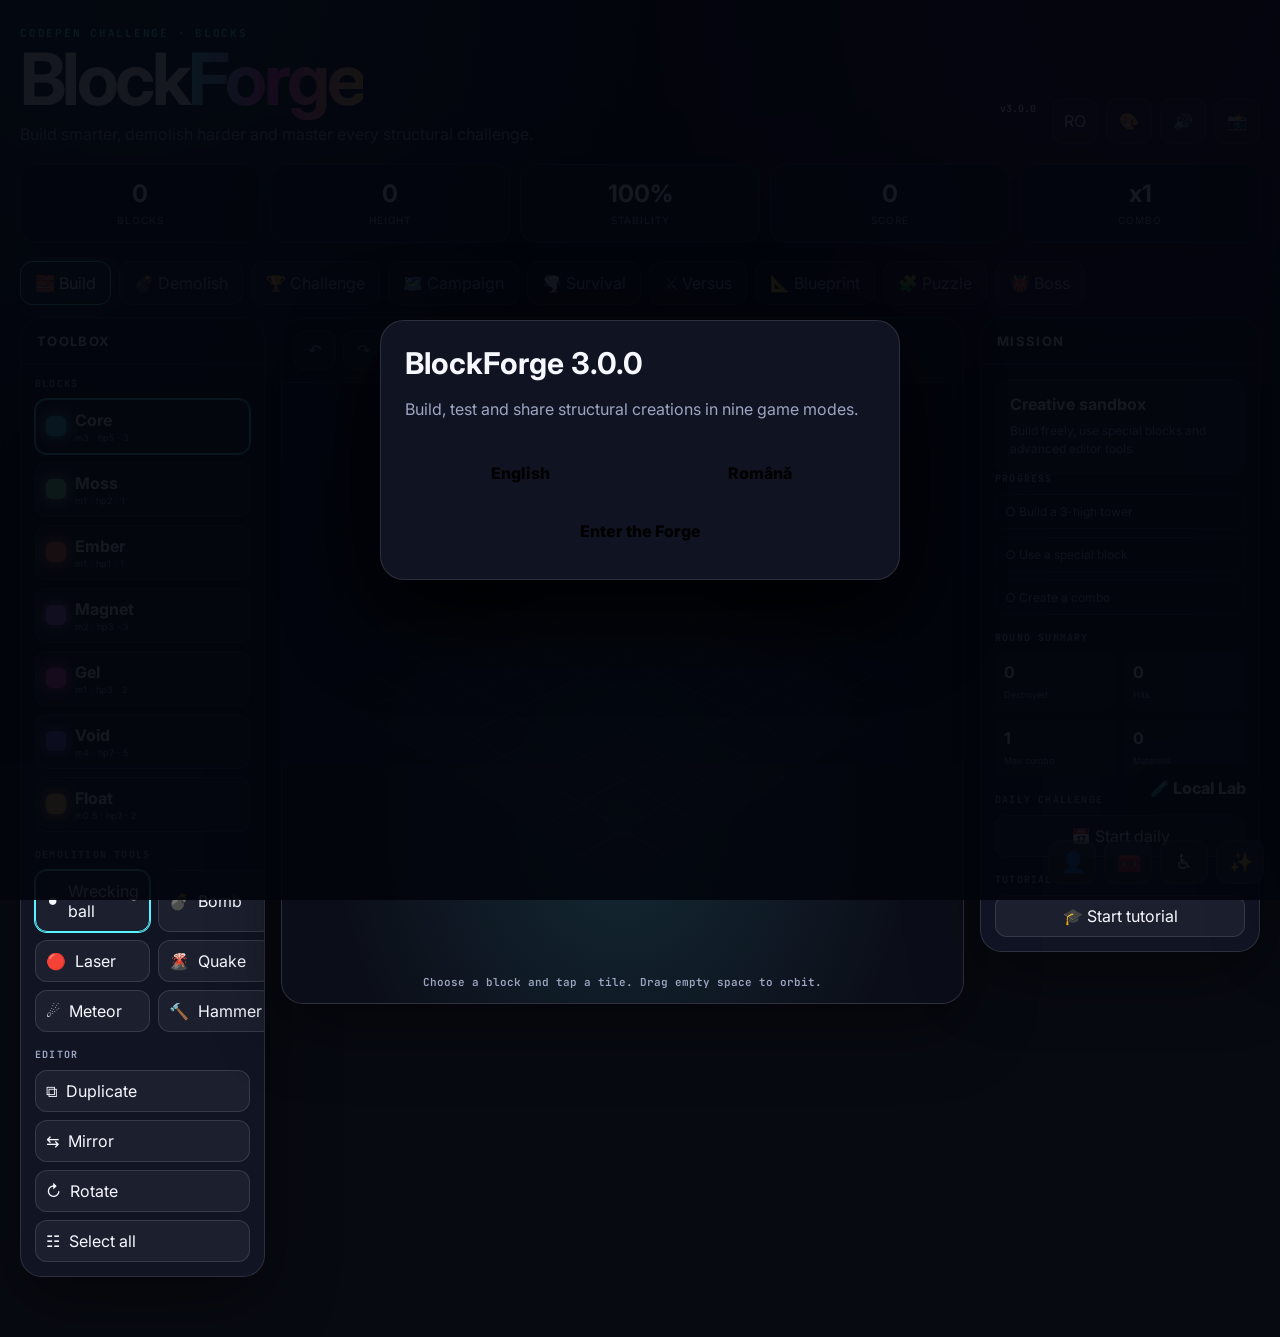
==== index.html @ af0124c9 "Load fully local systems suite" ====
<!doctype html>
<html lang="en">
<head>
  <meta charset="utf-8">
  <meta name="viewport" content="width=device-width,initial-scale=1,viewport-fit=cover,user-scalable=no">
  <meta name="theme-color" content="#0a0c16">
  <title>BlockForge — Ultimate Blocks Challenge</title>
  <link rel="preconnect" href="https://fonts.googleapis.com">
  <link rel="preconnect" href="https://fonts.gstatic.com" crossorigin>
  <link href="https://fonts.googleapis.com/css2?family=Inter:wght@400;600;700;800;900&family=JetBrains+Mono:wght@500;700&display=swap" rel="stylesheet">
  <link rel="stylesheet" href="./style.css?v=6">
  <link rel="stylesheet" href="./enhancements.css?v=6">
  <link rel="stylesheet" href="./local-suite.css?v=6">
</head>
<body data-theme="neon">
  <div class="app-shell">
    <header class="topbar">
      <div>
        <p class="eyebrow" data-i18n="eyebrow">CodePen Challenge · Blocks</p>
        <h1>Block<span>Forge</span></h1>
        <p class="subtitle" data-i18n="subtitle">Build smarter, demolish harder and master every structural challenge.</p>
      </div>
      <div class="top-actions">
        <button class="icon-btn" id="langBtn" type="button" aria-label="Language">RO</button>
        <button class="icon-btn" id="themeBtn" type="button" aria-label="Theme">🎨</button>
        <button class="icon-btn" id="soundBtn" type="button" aria-label="Sound">🔊</button>
        <button class="icon-btn" id="photoBtn" type="button" aria-label="Photo mode">📸</button>
      </div>
    </header>
    <section class="stats" aria-label="Stats">
      <article><b id="statBlocks">0</b><small data-i18n="blocks">blocks</small></article>
      <article><b id="statHeight">0</b><small data-i18n="height">height</small></article>
      <article><b id="statStable">100%</b><small data-i18n="stability">stability</small></article>
      <article><b id="statScore">0</b><small data-i18n="score">score</small></article>
      <article><b id="statCombo">x1</b><small data-i18n="combo">combo</small></article>
    </section>
    <nav class="mode-tabs" id="modeTabs" aria-label="Game modes">
      <button type="button" data-mode="build" class="active">🧱 <span data-i18n="build">Build</span></button>
      <button type="button" data-mode="demolish">💣 <span data-i18n="demolish">Demolish</span></button>
      <button type="button" data-mode="challenge">🏆 <span data-i18n="challenge">Challenge</span></button>
      <button type="button" data-mode="campaign">🗺️ <span data-i18n="campaign">Campaign</span></button>
      <button type="button" data-mode="survival">🌪️ <span data-i18n="survival">Survival</span></button>
      <button type="button" data-mode="versus">⚔️ <span data-i18n="versus">Versus</span></button>
    </nav>
    <main class="workspace">
      <aside class="panel left-panel" id="leftPanel">
        <div class="panel-head"><h2 data-i18n="toolbox">Toolbox</h2><button type="button" class="collapse" data-collapse="leftPanel">⌄</button></div>
        <div class="panel-body">
          <section><h3 data-i18n="blocks">Blocks</h3><div class="palette" id="palette"></div></section>
          <section><h3 data-i18n="demolitionTools">Demolition tools</h3><div class="tool-grid" id="toolGrid"></div></section>
          <section><h3 data-i18n="editor">Editor</h3><div class="tool-grid compact">
            <button type="button" data-editor="duplicate">⧉ <span data-i18n="duplicate">Duplicate</span></button>
            <button type="button" data-editor="mirror">⇆ <span data-i18n="mirror">Mirror</span></button>
            <button type="button" data-editor="rotate">↻ <span data-i18n="rotate">Rotate</span></button>
            <button type="button" data-editor="selectAll">☷ <span data-i18n="selectAll">Select all</span></button>
          </div></section>
        </div>
      </aside>
      <section class="stage-card">
        <div class="toolbar">
          <button type="button" data-action="undo">↶</button><button type="button" data-action="redo">↷</button>
          <button type="button" data-action="gravity">⬇ <span id="gravityLabel">OFF</span></button>
          <button type="button" data-action="save">💾</button><button type="button" data-action="load">📂</button>
          <button type="button" data-action="demo">✦ Demo</button><button type="button" data-action="clear">✕</button>
          <button type="button" data-action="export">⬇ JSON</button>
        </div>
        <div class="stage" id="stage" tabindex="0" aria-label="Block building stage">
          <div class="world" id="world"><div class="grid" id="grid"></div><div class="blocks-layer" id="blocksLayer"></div><div class="fx-layer" id="fxLayer"></div></div>
          <div class="hazard-overlay" id="hazardOverlay"></div><div class="modal-card" id="resultCard" hidden></div><p class="hint" id="hint"></p>
        </div>
        <div class="mobile-actions"><button type="button" data-action="undo">↶</button><button type="button" data-action="demo">✦</button><button type="button" data-action="gravity">⬇</button><button type="button" data-action="clear">✕</button></div>
      </section>
      <aside class="panel right-panel" id="rightPanel">
        <div class="panel-head"><h2 data-i18n="mission">Mission</h2><button type="button" class="collapse" data-collapse="rightPanel">⌄</button></div>
        <div class="panel-body">
          <div id="missionCard" class="mission-card"></div>
          <section><h3 data-i18n="progress">Progress</h3><div id="objectiveList" class="objectives"></div></section>
          <section><h3 data-i18n="roundSummary">Round summary</h3><div id="summary" class="summary"></div></section>
          <section><h3 data-i18n="dailyChallenge">Daily challenge</h3><button id="dailyBtn" class="wide" type="button">📅 <span data-i18n="startDaily">Start daily</span></button></section>
          <section><h3 data-i18n="tutorial">Tutorial</h3><button id="tutorialBtn" class="wide" type="button">🎓 <span data-i18n="startTutorial">Start tutorial</span></button></section>
        </div>
      </aside>
    </main>
  </div>
  <div class="toast" id="toast" role="status" aria-live="polite"></div>
  <script src="./core.js?v=6"></script>
  <script src="./game.js?v=6"></script>
  <script src="./ui.js?v=6"></script>
  <script src="./enhancements.js?v=6"></script>
  <script src="./local-suite.js?v=6"></script>
</body>
</html>
---- style.css ----
:root{--bg:#080a12;--panel:rgba(18,22,38,.9);--panel2:#151a2d;--edge:rgba(255,255,255,.12);--text:#f7f8ff;--muted:#9da5c2;--accent:#57f4ff;--accent2:#ff4fd8;--warn:#ffd166;--good:#76ff9e;--danger:#ff6262;--tile:52px;--lift:22px;--radius:22px;--shadow:0 24px 70px rgba(0,0,0,.45)}
body[data-theme="yard"]{--bg:#17140e;--panel:rgba(40,34,22,.92);--panel2:#312817;--accent:#ffb02e;--accent2:#f05a28;--warn:#ffe082;--good:#9ccc65}
body[data-theme="space"]{--bg:#030510;--panel:rgba(8,14,36,.92);--panel2:#0d1635;--accent:#79a9ff;--accent2:#bd7cff;--warn:#ffe66d;--good:#70f0d0}
body[data-theme="ruins"]{--bg:#12100d;--panel:rgba(35,31,25,.92);--panel2:#29231c;--accent:#d7b779;--accent2:#c27958;--warn:#f5d689;--good:#8ccf7e}
*{box-sizing:border-box}html{background:var(--bg)}body{margin:0;min-height:100vh;background:radial-gradient(circle at 10% 0%,color-mix(in srgb,var(--accent) 18%,transparent),transparent 30%),radial-gradient(circle at 90% 0%,color-mix(in srgb,var(--accent2) 15%,transparent),transparent 32%),var(--bg);color:var(--text);font-family:Inter,system-ui,sans-serif;overflow-x:hidden}button{font:inherit}.app-shell{max-width:1500px;margin:auto;padding:28px 20px 60px}.topbar{display:flex;align-items:flex-end;justify-content:space-between;gap:20px;margin-bottom:20px}.eyebrow{margin:0 0 8px;color:var(--accent);font:700 11px/1 JetBrains Mono,monospace;letter-spacing:.16em;text-transform:uppercase}.topbar h1{margin:0;font-size:clamp(38px,6vw,72px);line-height:.9;letter-spacing:-.05em}.topbar h1 span{background:linear-gradient(90deg,var(--accent),var(--accent2),var(--warn));-webkit-background-clip:text;background-clip:text;color:transparent}.subtitle{margin:12px 0 0;color:var(--muted);max-width:58ch}.top-actions{display:flex;gap:8px;flex-wrap:wrap}.icon-btn,.toolbar button,.mobile-actions button,.panel button,.mode-tabs button{border:1px solid var(--edge);background:rgba(255,255,255,.05);color:var(--text);border-radius:12px;cursor:pointer;transition:.2s}.icon-btn{width:46px;height:46px}.icon-btn:hover,.toolbar button:hover,.panel button:hover,.mode-tabs button:hover{transform:translateY(-1px);background:rgba(255,255,255,.1)}.stats{display:grid;grid-template-columns:repeat(5,minmax(0,1fr));gap:10px;margin-bottom:14px}.stats article{padding:14px;text-align:center;border:1px solid var(--edge);border-radius:16px;background:var(--panel);box-shadow:var(--shadow)}.stats b{display:block;font-size:24px}.stats small{color:var(--muted);font-size:10px;text-transform:uppercase;letter-spacing:.1em}.mode-tabs{display:flex;gap:8px;overflow-x:auto;padding:4px 0 12px;scrollbar-width:thin}.mode-tabs button{white-space:nowrap;padding:11px 14px;color:var(--muted)}.mode-tabs button.active{color:var(--text);border-color:var(--accent);box-shadow:0 0 24px -12px var(--accent);background:color-mix(in srgb,var(--accent) 14%,transparent)}.workspace{display:grid;grid-template-columns:245px minmax(0,1fr) 280px;gap:16px;align-items:start}.panel,.stage-card{border:1px solid var(--edge);border-radius:var(--radius);background:var(--panel);box-shadow:var(--shadow);overflow:hidden}.panel-head{display:flex;align-items:center;justify-content:space-between;padding:15px 16px;border-bottom:1px solid var(--edge)}.panel-head h2{margin:0;font-size:13px;text-transform:uppercase;letter-spacing:.1em}.collapse{display:none;width:34px;height:34px}.panel-body{padding:14px}.panel section+section{margin-top:18px}.panel h3{margin:0 0 10px;color:var(--muted);font:700 10px/1 JetBrains Mono,monospace;letter-spacing:.12em;text-transform:uppercase}.palette,.tool-grid{display:grid;gap:8px}.palette{grid-template-columns:1fr}.chip,.tool-grid button{display:flex;align-items:center;gap:9px;width:100%;padding:10px;border-radius:12px;text-align:left}.chip .swatch{width:20px;height:20px;border-radius:6px;background:var(--tone);box-shadow:0 0 14px var(--tone)}.chip small{display:block;color:var(--muted);font-size:9px;margin-top:2px}.chip.active,.tool-grid button.active{border-color:var(--tone,var(--accent));box-shadow:0 0 0 1px var(--tone,var(--accent))}.tool-grid{grid-template-columns:1fr 1fr}.tool-grid.compact{grid-template-columns:1fr}.toolbar{display:flex;gap:7px;flex-wrap:wrap;padding:12px;border-bottom:1px solid var(--edge)}.toolbar button{min-width:42px;padding:9px 11px;color:var(--muted)}.stage{position:relative;height:620px;overflow:hidden;background:radial-gradient(ellipse at 50% 70%,color-mix(in srgb,var(--accent) 12%,transparent),transparent 60%),rgba(0,0,0,.28);perspective:1300px;touch-action:none;cursor:grab}.world{position:absolute;left:50%;top:50%;transform-style:preserve-3d;transform:translate(-50%,-50%) scale(var(--zoom,1)) rotateX(var(--tilt,58deg)) rotateZ(var(--spin,45deg));transition:transform .1s linear}.grid,.blocks-layer,.fx-layer{position:absolute;left:0;top:0;transform-style:preserve-3d}.grid{display:grid;grid-template-columns:repeat(8,var(--tile));transform:translate(-50%,-50%)}.tile{width:var(--tile);height:var(--tile);border:1px solid rgba(255,255,255,.08);background:rgba(255,255,255,.025);cursor:pointer}.tile:hover{background:color-mix(in srgb,var(--accent) 18%,transparent)}.blocks-layer,.fx-layer{width:0;height:0}.block,.ghost{position:absolute;width:var(--tile);height:var(--tile);transform-style:preserve-3d}.block{cursor:pointer}.face{position:absolute;inset:0;border:1px solid rgba(255,255,255,.25);background:color-mix(in srgb,var(--tone) 80%,#000)}.face.top{transform:translateZ(var(--lift));background:linear-gradient(145deg,color-mix(in srgb,var(--tone) 95%,#fff),color-mix(in srgb,var(--tone) 60%,#000));box-shadow:0 0 24px -5px var(--tone)}.face.side-a{height:var(--lift);top:auto;bottom:0;filter:brightness(.65);transform:rotateX(90deg) translateZ(calc(var(--tile)/-2 + var(--lift)/2)) translateY(calc(var(--lift)/2 - var(--tile)/2))}.face.side-b{height:var(--lift);filter:brightness(.45);transform:rotateY(90deg) translateZ(calc(var(--tile)/2)) translateX(calc(var(--lift)/2 - var(--tile)/2)) rotateZ(90deg)}.block.selected .top{box-shadow:0 0 0 2px white,0 0 35px var(--tone)}.block.cracked .top{filter:brightness(.6) saturate(.55)}.block.falling{animation:fall .35s ease-in forwards}.block.spawn{animation:spawn .35s ease-out}.block.explode{animation:explode .35s ease-in forwards}.ghost{pointer-events:none;opacity:.45}.ghost .face{background:color-mix(in srgb,var(--tone) 22%,transparent);border-style:dashed}.particle{position:absolute;width:5px;height:5px;border-radius:2px;background:var(--tone);box-shadow:0 0 10px var(--tone);animation:particle .65s ease-out forwards}.hazard-overlay{position:absolute;inset:0;pointer-events:none;opacity:0}.hazard-overlay.active{animation:hazard .8s ease}.hint{position:absolute;left:14px;right:14px;bottom:12px;margin:0;text-align:center;color:var(--muted);font:600 11px/1.4 JetBrains Mono,monospace;pointer-events:none}.modal-card{position:absolute;z-index:20;left:50%;top:50%;transform:translate(-50%,-50%);width:min(420px,90%);padding:24px;border:1px solid var(--edge);border-radius:20px;background:rgba(8,10,18,.94);text-align:center;box-shadow:var(--shadow)}.modal-card h2{margin:0 0 8px}.modal-card .big{font-size:48px;font-weight:900;color:var(--warn)}.modal-card button{padding:11px 18px;margin-top:12px}.mission-card{padding:14px;border:1px solid var(--edge);border-radius:14px;background:rgba(255,255,255,.035)}.mission-card h4{margin:0 0 8px}.mission-card p{margin:0;color:var(--muted);font-size:12px;line-height:1.55}.mission-actions{display:flex;gap:8px;margin-top:12px}.mission-actions button,.wide{padding:10px 12px;width:100%}.objectives{display:grid;gap:8px}.objective{display:flex;gap:8px;align-items:center;padding:9px;border:1px solid var(--edge);border-radius:10px;color:var(--muted);font-size:12px}.objective.done{color:var(--good);border-color:color-mix(in srgb,var(--good) 50%,var(--edge))}.summary{display:grid;grid-template-columns:1fr 1fr;gap:8px}.summary div{padding:9px;border-radius:10px;background:rgba(255,255,255,.04)}.summary b{display:block}.summary small{color:var(--muted);font-size:9px}.mobile-actions{display:none}.toast{position:fixed;left:50%;bottom:24px;z-index:100;transform:translate(-50%,20px);opacity:0;padding:11px 15px;border:1px solid var(--edge);border-radius:12px;background:#111528;color:white;transition:.25s;pointer-events:none}.toast.show{transform:translate(-50%,0);opacity:1}.photo-mode .topbar,.photo-mode .stats,.photo-mode .mode-tabs,.photo-mode .panel,.photo-mode .toolbar,.photo-mode .mobile-actions{display:none!important}.photo-mode .workspace{display:block}.photo-mode .stage-card{border:0;background:transparent;box-shadow:none}.photo-mode .stage{height:100vh;border-radius:0}.photo-mode .app-shell{max-width:none;padding:0}@keyframes spawn{from{opacity:0;transform:translate3d(var(--x),var(--y),calc(var(--z) + 130px))}to{opacity:1;transform:translate3d(var(--x),var(--y),var(--z))}}@keyframes fall{to{transform:translate3d(var(--x),var(--y),var(--z))}}@keyframes explode{to{opacity:0;transform:translate3d(calc(var(--x) + var(--dx)),calc(var(--y) + var(--dy)),calc(var(--z) + 80px)) rotate(35deg)}}@keyframes particle{to{opacity:0;transform:translate3d(var(--dx),var(--dy),var(--dz))}}@keyframes hazard{0%,100%{opacity:0}30%{opacity:.55;background:var(--danger)}}
@media(max-width:1180px){.workspace{grid-template-columns:210px minmax(0,1fr)}.right-panel{grid-column:1/-1}.right-panel .panel-body{display:grid;grid-template-columns:repeat(4,1fr);gap:14px}.right-panel section+section{margin-top:0}.stage{height:580px}}
@media(max-width:800px){.app-shell{padding:16px 10px 90px}.topbar{align-items:flex-start}.subtitle{font-size:13px}.stats{grid-template-columns:repeat(5,84px);overflow-x:auto}.workspace{display:block}.panel,.stage-card{margin-bottom:12px}.collapse{display:block}.panel.collapsed .panel-body{display:none}.stage{height:500px}.world{scale:.88}.toolbar{display:none}.mobile-actions{display:grid;grid-template-columns:repeat(4,1fr);gap:8px;padding:10px}.mobile-actions button{height:46px}.right-panel .panel-body{display:block}.right-panel section+section{margin-top:18px}.mode-tabs{position:sticky;top:0;z-index:30;background:linear-gradient(var(--bg) 75%,transparent)}.tool-grid{grid-template-columns:repeat(3,1fr)}.tool-grid button{justify-content:center;text-align:center;font-size:12px}.palette{grid-template-columns:repeat(2,1fr)}.chip{padding:9px}.top-actions{max-width:110px}.icon-btn{width:42px;height:42px}}
@media(max-width:480px){.topbar h1{font-size:42px}.stats article{padding:10px}.stats b{font-size:20px}.stage{height:440px}.world{scale:.72}.palette{grid-template-columns:1fr 1fr}.chip small{display:none}.mode-tabs button{padding:10px 12px}.hint{font-size:10px}.summary{grid-template-columns:1fr 1fr}}
@media(prefers-reduced-motion:reduce){*{animation:none!important;transition:none!important}}
---- enhancements.css ----
.premium-dock{position:fixed;right:16px;bottom:16px;z-index:30;display:flex;gap:8px}.premium-dock button,.premium-panel button,.premium-panel input,.premium-panel select{min-height:42px;border:1px solid var(--edge);border-radius:12px;background:rgba(255,255,255,.07);color:var(--text);padding:9px 12px}.premium-dock button{width:48px;font-size:20px;backdrop-filter:blur(16px)}.premium-panel{position:fixed;right:16px;bottom:76px;z-index:29;width:min(390px,calc(100vw - 24px));max-height:min(72vh,680px);overflow:auto;padding:16px;border:1px solid var(--edge);border-radius:20px;background:rgba(8,10,22,.96);box-shadow:0 24px 70px rgba(0,0,0,.55);display:none}.premium-panel.open{display:block}.premium-panel h2{margin:0 0 12px;font-size:18px}.premium-panel h3{margin:18px 0 8px;font-size:12px;text-transform:uppercase;letter-spacing:.1em;color:var(--muted)}.premium-grid{display:grid;grid-template-columns:repeat(2,minmax(0,1fr));gap:8px}.premium-grid.three{grid-template-columns:repeat(3,minmax(0,1fr))}.premium-card{padding:12px;border:1px solid var(--edge);border-radius:14px;background:rgba(255,255,255,.045)}.premium-card b{display:block;margin-bottom:4px}.premium-card small{color:var(--muted);line-height:1.4}.premium-row{display:flex;gap:8px;align-items:center}.premium-row>*{flex:1}.premium-panel input,.premium-panel select{width:100%}.badge-list{display:flex;flex-wrap:wrap;gap:7px}.achievement{padding:7px 9px;border-radius:999px;border:1px solid var(--edge);font-size:11px;color:var(--muted)}.achievement.unlocked{color:var(--yellow);border-color:var(--yellow)}.replay-bar{display:flex;gap:6px;align-items:center}.replay-bar input{flex:1}.blueprint-overlay{position:absolute;inset:0;pointer-events:none;z-index:2}.blueprint-cell{position:absolute;width:18px;height:18px;border:2px dashed rgba(255,209,102,.7);border-radius:4px;transform:translate(-50%,-50%)}.ai-report{white-space:pre-line;line-height:1.55;color:var(--muted)}.access-high body,.high-contrast{--bg:#000;--text:#fff;--muted:#e5e5e5;--edge:#fff}.large-text{font-size:118%}.reduced-motion *{animation-duration:.001ms!important;transition-duration:.001ms!important}.focus-visible button:focus-visible,.focus-visible input:focus-visible,.focus-visible select:focus-visible{outline:3px solid var(--yellow);outline-offset:3px}.install-banner{position:fixed;left:50%;bottom:16px;transform:translateX(-50%);z-index:40;padding:10px 14px;border:1px solid var(--cyan);border-radius:14px;background:#10162a;color:var(--text);display:flex;gap:10px;align-items:center}.version-chip{font:700 10px/1 JetBrains Mono,monospace;color:var(--cyan);border:1px solid var(--cyan);border-radius:999px;padding:6px 8px}.gallery-thumb{height:74px;border-radius:10px;background:linear-gradient(145deg,rgba(83,244,255,.15),rgba(185,139,255,.12));display:grid;place-items:center;font-size:28px;margin-bottom:8px}.whats-new{padding-left:18px;color:var(--muted);line-height:1.55}.onboarding{position:fixed;inset:0;z-index:100;display:grid;place-items:center;padding:18px;background:rgba(3,5,12,.92)}.onboarding-card{width:min(520px,100%);padding:24px;border:1px solid var(--edge);border-radius:24px;background:#101321;box-shadow:0 30px 90px #000}.onboarding-card h2{font-size:30px;margin:0 0 8px}.onboarding-card p{color:var(--muted);line-height:1.6}.onboarding-card button{width:100%;margin-top:10px;min-height:48px;border:0;border-radius:14px;background:var(--cyan);font-weight:800}@media(max-width:700px){.premium-dock{right:8px;bottom:8px;gap:5px}.premium-dock button{width:43px;height:43px;padding:0}.premium-panel{right:6px;bottom:59px;width:calc(100vw - 12px);max-height:74vh;border-radius:18px}.premium-grid.three{grid-template-columns:repeat(2,minmax(0,1fr))}.stage{min-height:430px}.mode-tabs{scroll-snap-type:x mandatory}.mode-tabs button{scroll-snap-align:start}.top-actions{position:sticky;top:6px;z-index:8}.install-banner{bottom:60px;width:calc(100% - 20px)}}
---- local-suite.css ----
:root{--touch:48px}.local-lab-btn{position:fixed;right:18px;bottom:88px;z-index:40;min-height:48px;padding:0 16px;border-radius:999px;border:1px solid var(--cyan);background:rgba(8,9,20,.9);color:var(--text);font-weight:800;box-shadow:0 12px 34px rgba(0,0,0,.4);backdrop-filter:blur(16px);cursor:pointer}.local-lab{position:fixed;inset:16px 16px 16px auto;width:min(560px,calc(100vw - 32px));z-index:70;display:flex;flex-direction:column;border:1px solid var(--edge);border-radius:26px;background:rgba(8,9,20,.97);box-shadow:0 30px 90px rgba(0,0,0,.65);transform:translateX(calc(100% + 40px));transition:.28s ease;overflow:hidden}.local-lab.open{transform:none}.local-lab>header{display:flex;justify-content:space-between;align-items:center;padding:18px 20px;border-bottom:1px solid var(--edge)}.local-lab header small{color:var(--cyan);font:700 10px JetBrains Mono,monospace;letter-spacing:.15em}.local-lab h2{margin:3px 0 0;font-size:20px}.local-lab header button{width:40px;height:40px;border-radius:12px;border:1px solid var(--edge);background:var(--panel);color:var(--text)}#localTabs{display:flex;gap:7px;padding:10px;overflow-x:auto;border-bottom:1px solid var(--edge)}#localTabs button{min-width:max-content;padding:10px 12px;border-radius:12px;border:1px solid transparent;background:transparent;color:var(--muted);font-weight:700}#localTabs button.active{color:var(--text);border-color:var(--cyan);background:rgba(83,244,255,.1)}.local-content{padding:16px;overflow:auto;overscroll-behavior:contain}.lab-grid{display:grid;grid-template-columns:repeat(2,minmax(0,1fr));gap:10px}.lab-card,.lab-section{border:1px solid var(--edge);border-radius:18px;background:var(--panel)}.lab-card{padding:14px;text-align:left;color:var(--text);cursor:pointer}.lab-card b{display:block;margin-bottom:6px}.lab-card small{color:var(--muted);line-height:1.45}.lab-section{padding:16px;margin-bottom:12px}.lab-section h3{margin:0 0 12px;font-size:13px;color:var(--cyan);text-transform:uppercase;letter-spacing:.08em}.inline,.form-grid{display:flex;gap:8px;flex-wrap:wrap;align-items:center}.form-grid{display:grid;grid-template-columns:repeat(2,minmax(0,1fr));margin-bottom:12px}.lab-section input,.lab-section select,.lab-section textarea,.lab-section button,.file-btn{min-height:42px;border-radius:11px;border:1px solid var(--edge);background:rgba(255,255,255,.05);color:var(--text);padding:9px 11px}.lab-section textarea{width:100%;min-height:78px;resize:vertical}.lab-section button,.file-btn{cursor:pointer;font-weight:700}.file-btn input{display:none}.metric-row{display:grid;grid-template-columns:repeat(4,1fr);gap:8px;margin-bottom:14px}.metric-row>div{padding:12px;border-radius:14px;background:rgba(255,255,255,.05);text-align:center}.metric-row b{display:block;font-size:20px}.metric-row small{display:block;color:var(--faint);margin-top:3px}.pressure-map{display:grid;grid-template-columns:repeat(8,1fr);gap:3px;aspect-ratio:1;max-width:330px;margin:auto}.pressure-map i{display:block;border-radius:4px;background:color-mix(in srgb,var(--pink) calc(var(--p)*100%),rgba(255,255,255,.04));border:1px solid rgba(255,255,255,.05)}.mini-list,.players,.history,.bracket{display:grid;gap:7px;margin-top:12px}.mini-list>span,.players>span,.score-row,.history>div,.bracket>div{display:flex;justify-content:space-between;align-items:center;padding:10px 12px;border-radius:12px;background:rgba(255,255,255,.04);border:1px solid var(--edge)}.mini-list span:before{content:'';width:9px;height:9px;border-radius:50%;background:var(--tone,var(--cyan));margin-right:8px}.score-row small,.history small,.bracket small{color:var(--muted)}.setting{display:flex;justify-content:space-between;align-items:center;padding:11px 0;border-bottom:1px dashed rgba(255,255,255,.08)}.setting input{min-height:auto}.report{margin-top:12px;padding:12px;border-radius:12px;background:rgba(0,0,0,.25);color:var(--muted);display:flex;gap:8px;flex-wrap:wrap}.guided-tour{position:fixed;z-index:100;width:240px;padding:14px;border:1px solid var(--cyan);border-radius:16px;background:#0b1020;color:white;box-shadow:0 16px 50px rgba(0,0,0,.6)}.guided-tour p{margin:0 0 10px}.guided-tour button{width:100%;padding:9px;border-radius:10px;border:0;background:var(--cyan)}.ghost-layer{position:absolute;left:0;top:0;width:0;height:0;transform-style:preserve-3d;pointer-events:none}.ghost-layer i{position:absolute;width:var(--tile);height:var(--tile);transform:translate3d(var(--x),var(--y),var(--z));border:1px dashed var(--cyan);background:rgba(83,244,255,.08);box-shadow:0 0 16px rgba(83,244,255,.25)}body:not(.ghost-replay) .ghost-layer{display:none}.fog-mode .stage:after{content:'';position:absolute;inset:0;pointer-events:none;background:radial-gradient(circle at 50% 55%,transparent 0 120px,rgba(5,7,16,.96) 230px)}.colorblind .block .top{background-image:repeating-linear-gradient(45deg,rgba(255,255,255,.22) 0 5px,transparent 5px 10px)!important}.low-power *{animation-duration:.001ms!important;transition-duration:.001ms!important}.low-power .particle,.low-power .hazard-overlay{display:none!important}@media(max-width:760px){.local-lab{inset:0;width:100%;border-radius:0}.local-lab-btn{right:12px;bottom:76px}.local-lab-btn span{display:none}.lab-grid{grid-template-columns:1fr}.metric-row{grid-template-columns:repeat(2,1fr)}.form-grid{grid-template-columns:1fr}#localTabs span{display:none}#localTabs button{min-width:var(--touch);min-height:var(--touch);font-size:18px}.lab-section button,.lab-card,.local-lab header button{min-height:var(--touch)}}
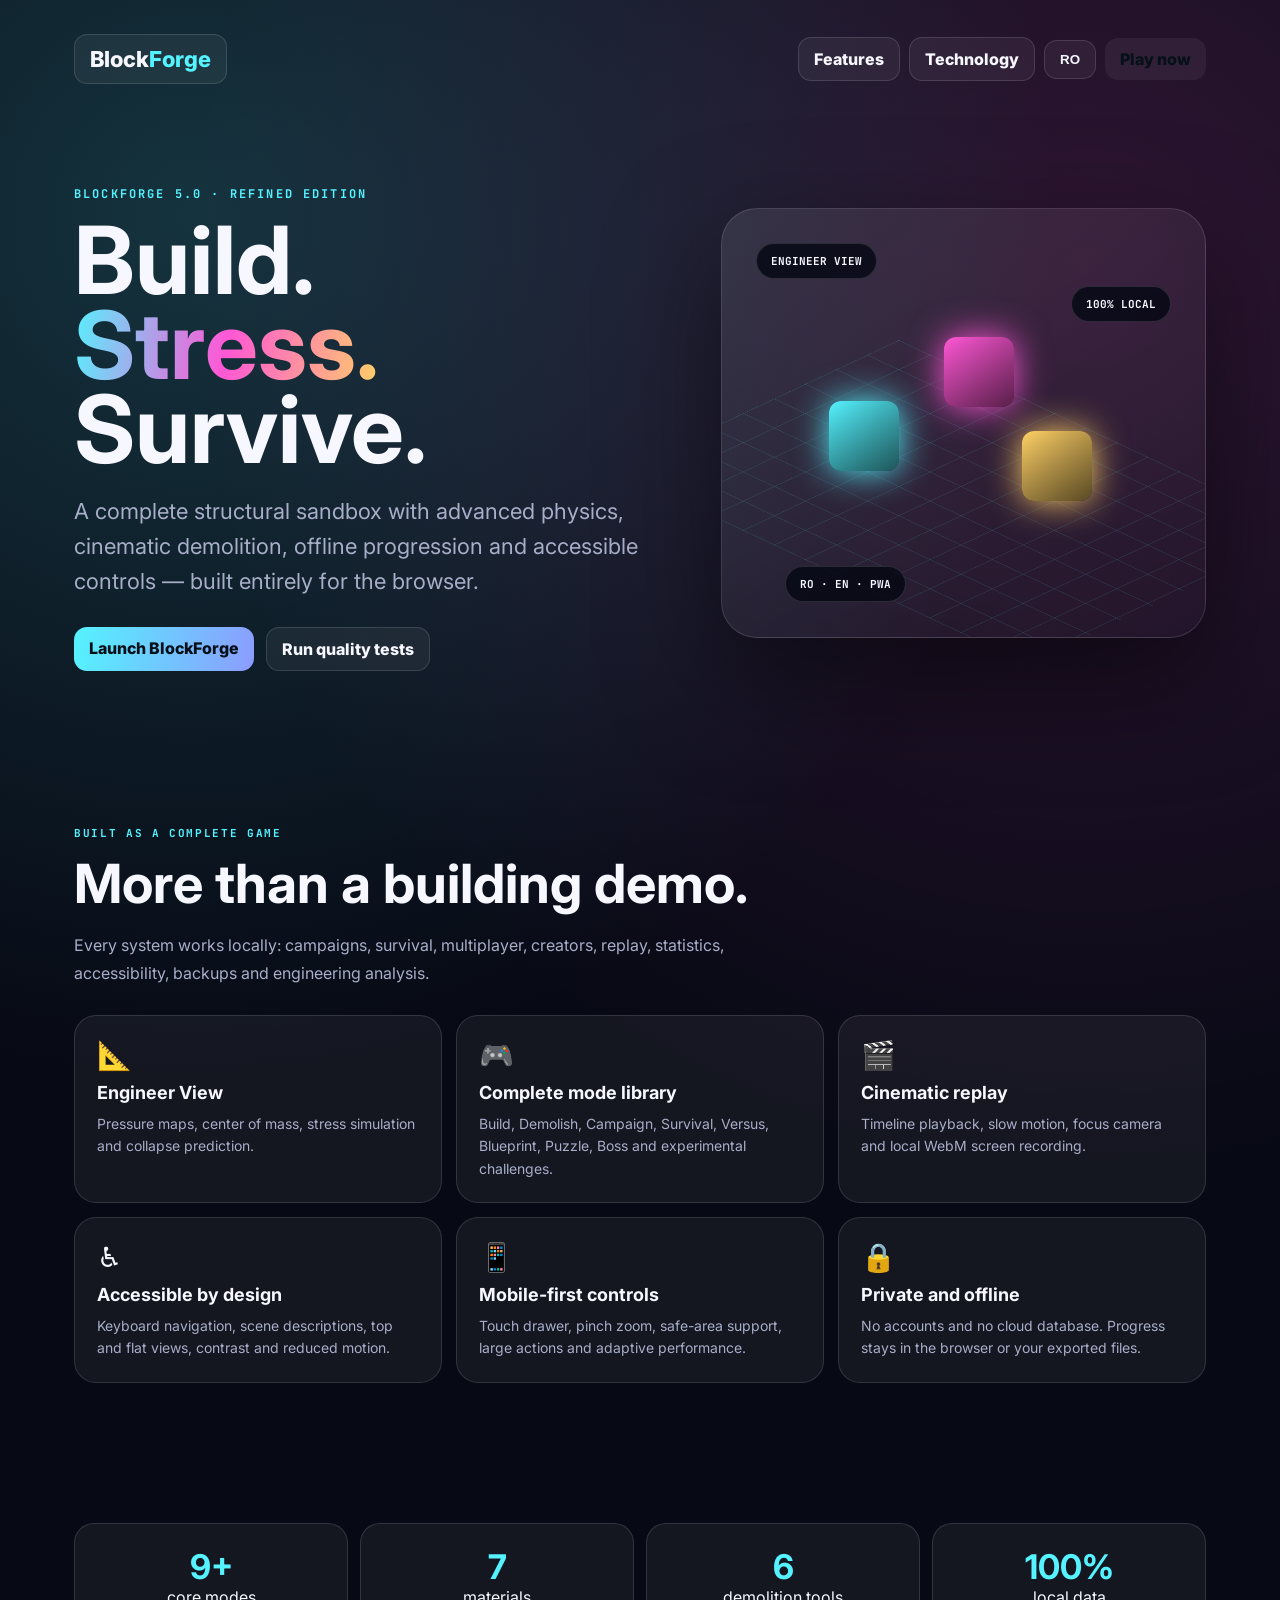
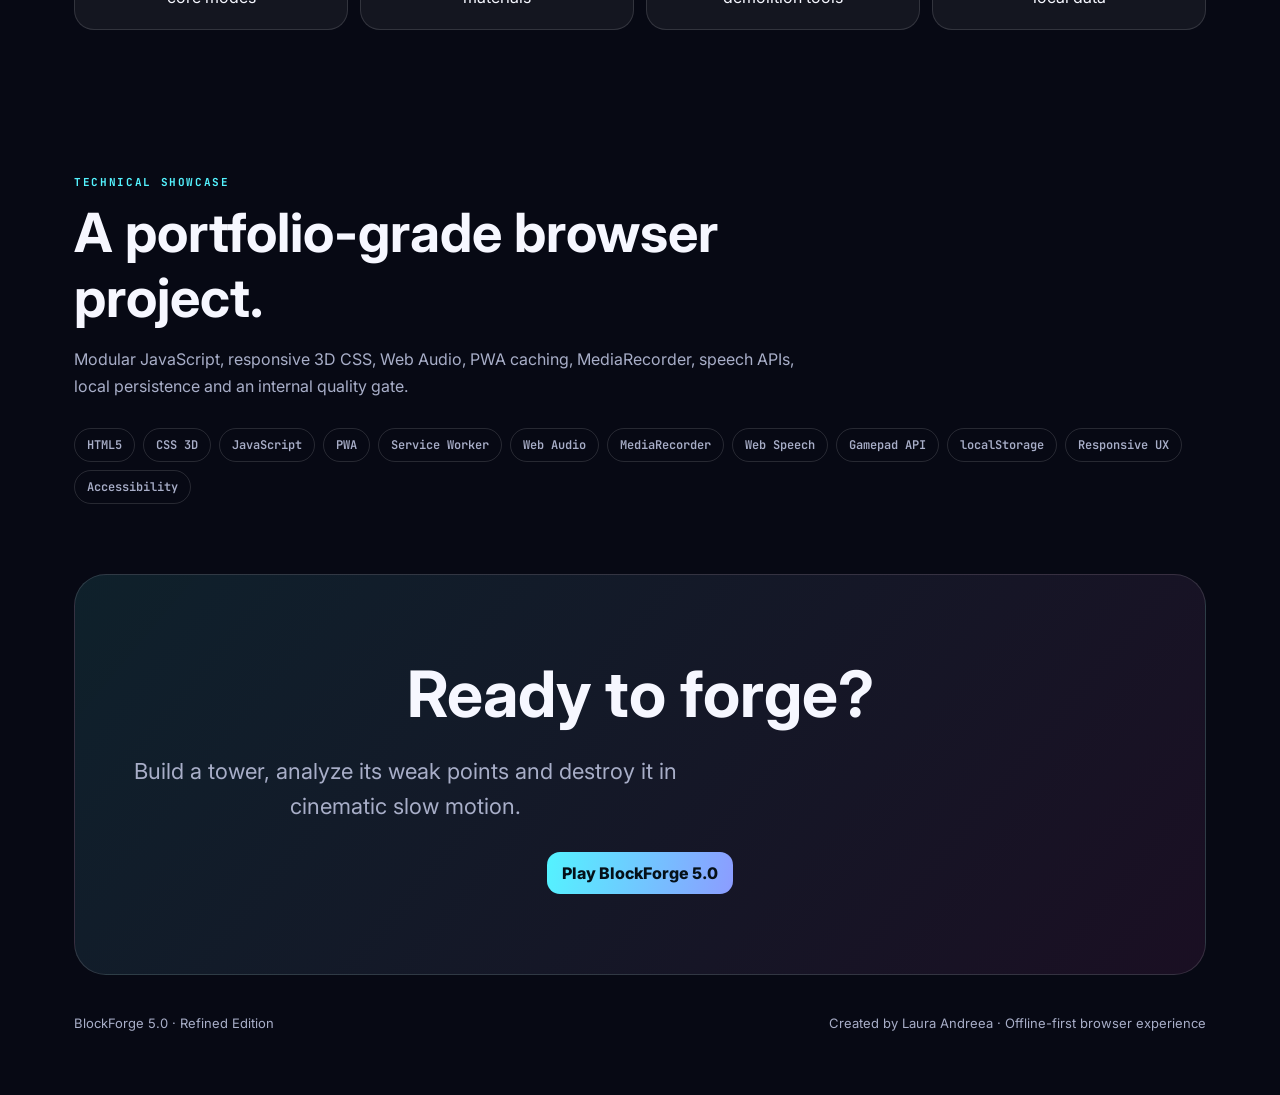
==== commit 6f9a4f94: "Create BlockForge 5 premium landing page" ====
--- a/index.html
+++ b/index.html
@@ -2,91 +2,26 @@
 <html lang="en">
 <head>
   <meta charset="utf-8">
-  <meta name="viewport" content="width=device-width,initial-scale=1,viewport-fit=cover,user-scalable=no">
-  <meta name="theme-color" content="#0a0c16">
-  <title>BlockForge — Ultimate Blocks Challenge</title>
+  <meta name="viewport" content="width=device-width,initial-scale=1,viewport-fit=cover">
+  <meta name="theme-color" content="#070914">
+  <meta name="description" content="BlockForge 5.0 is a bilingual, offline-first structural building and demolition game.">
+  <title>BlockForge 5.0 — Refined Edition</title>
+  <link rel="manifest" href="./manifest.webmanifest">
   <link rel="preconnect" href="https://fonts.googleapis.com">
   <link rel="preconnect" href="https://fonts.gstatic.com" crossorigin>
   <link href="https://fonts.googleapis.com/css2?family=Inter:wght@400;600;700;800;900&family=JetBrains+Mono:wght@500;700&display=swap" rel="stylesheet">
-  <link rel="stylesheet" href="./style.css?v=6">
-  <link rel="stylesheet" href="./enhancements.css?v=6">
-  <link rel="stylesheet" href="./local-suite.css?v=6">
+  <link rel="stylesheet" href="./landing.css?v=7">
 </head>
-<body data-theme="neon">
-  <div class="app-shell">
-    <header class="topbar">
-      <div>
-        <p class="eyebrow" data-i18n="eyebrow">CodePen Challenge · Blocks</p>
-        <h1>Block<span>Forge</span></h1>
-        <p class="subtitle" data-i18n="subtitle">Build smarter, demolish harder and master every structural challenge.</p>
-      </div>
-      <div class="top-actions">
-        <button class="icon-btn" id="langBtn" type="button" aria-label="Language">RO</button>
-        <button class="icon-btn" id="themeBtn" type="button" aria-label="Theme">🎨</button>
-        <button class="icon-btn" id="soundBtn" type="button" aria-label="Sound">🔊</button>
-        <button class="icon-btn" id="photoBtn" type="button" aria-label="Photo mode">📸</button>
-      </div>
-    </header>
-    <section class="stats" aria-label="Stats">
-      <article><b id="statBlocks">0</b><small data-i18n="blocks">blocks</small></article>
-      <article><b id="statHeight">0</b><small data-i18n="height">height</small></article>
-      <article><b id="statStable">100%</b><small data-i18n="stability">stability</small></article>
-      <article><b id="statScore">0</b><small data-i18n="score">score</small></article>
-      <article><b id="statCombo">x1</b><small data-i18n="combo">combo</small></article>
-    </section>
-    <nav class="mode-tabs" id="modeTabs" aria-label="Game modes">
-      <button type="button" data-mode="build" class="active">🧱 <span data-i18n="build">Build</span></button>
-      <button type="button" data-mode="demolish">💣 <span data-i18n="demolish">Demolish</span></button>
-      <button type="button" data-mode="challenge">🏆 <span data-i18n="challenge">Challenge</span></button>
-      <button type="button" data-mode="campaign">🗺️ <span data-i18n="campaign">Campaign</span></button>
-      <button type="button" data-mode="survival">🌪️ <span data-i18n="survival">Survival</span></button>
-      <button type="button" data-mode="versus">⚔️ <span data-i18n="versus">Versus</span></button>
-    </nav>
-    <main class="workspace">
-      <aside class="panel left-panel" id="leftPanel">
-        <div class="panel-head"><h2 data-i18n="toolbox">Toolbox</h2><button type="button" class="collapse" data-collapse="leftPanel">⌄</button></div>
-        <div class="panel-body">
-          <section><h3 data-i18n="blocks">Blocks</h3><div class="palette" id="palette"></div></section>
-          <section><h3 data-i18n="demolitionTools">Demolition tools</h3><div class="tool-grid" id="toolGrid"></div></section>
-          <section><h3 data-i18n="editor">Editor</h3><div class="tool-grid compact">
-            <button type="button" data-editor="duplicate">⧉ <span data-i18n="duplicate">Duplicate</span></button>
-            <button type="button" data-editor="mirror">⇆ <span data-i18n="mirror">Mirror</span></button>
-            <button type="button" data-editor="rotate">↻ <span data-i18n="rotate">Rotate</span></button>
-            <button type="button" data-editor="selectAll">☷ <span data-i18n="selectAll">Select all</span></button>
-          </div></section>
-        </div>
-      </aside>
-      <section class="stage-card">
-        <div class="toolbar">
-          <button type="button" data-action="undo">↶</button><button type="button" data-action="redo">↷</button>
-          <button type="button" data-action="gravity">⬇ <span id="gravityLabel">OFF</span></button>
-          <button type="button" data-action="save">💾</button><button type="button" data-action="load">📂</button>
-          <button type="button" data-action="demo">✦ Demo</button><button type="button" data-action="clear">✕</button>
-          <button type="button" data-action="export">⬇ JSON</button>
-        </div>
-        <div class="stage" id="stage" tabindex="0" aria-label="Block building stage">
-          <div class="world" id="world"><div class="grid" id="grid"></div><div class="blocks-layer" id="blocksLayer"></div><div class="fx-layer" id="fxLayer"></div></div>
-          <div class="hazard-overlay" id="hazardOverlay"></div><div class="modal-card" id="resultCard" hidden></div><p class="hint" id="hint"></p>
-        </div>
-        <div class="mobile-actions"><button type="button" data-action="undo">↶</button><button type="button" data-action="demo">✦</button><button type="button" data-action="gravity">⬇</button><button type="button" data-action="clear">✕</button></div>
-      </section>
-      <aside class="panel right-panel" id="rightPanel">
-        <div class="panel-head"><h2 data-i18n="mission">Mission</h2><button type="button" class="collapse" data-collapse="rightPanel">⌄</button></div>
-        <div class="panel-body">
-          <div id="missionCard" class="mission-card"></div>
-          <section><h3 data-i18n="progress">Progress</h3><div id="objectiveList" class="objectives"></div></section>
-          <section><h3 data-i18n="roundSummary">Round summary</h3><div id="summary" class="summary"></div></section>
-          <section><h3 data-i18n="dailyChallenge">Daily challenge</h3><button id="dailyBtn" class="wide" type="button">📅 <span data-i18n="startDaily">Start daily</span></button></section>
-          <section><h3 data-i18n="tutorial">Tutorial</h3><button id="tutorialBtn" class="wide" type="button">🎓 <span data-i18n="startTutorial">Start tutorial</span></button></section>
-        </div>
-      </aside>
-    </main>
-  </div>
-  <div class="toast" id="toast" role="status" aria-live="polite"></div>
-  <script src="./core.js?v=6"></script>
-  <script src="./game.js?v=6"></script>
-  <script src="./ui.js?v=6"></script>
-  <script src="./enhancements.js?v=6"></script>
-  <script src="./local-suite.js?v=6"></script>
+<body>
+  <main class="landing">
+    <nav class="land-nav"><a class="brand" href="#">Block<span>Forge</span></a><div><a href="#features" data-en="Features" data-ro="Funcții">Features</a><a href="#technology" data-en="Technology" data-ro="Tehnologie">Technology</a><button id="landingLang" type="button">RO</button><a class="primary" href="./play.html" data-en="Play now" data-ro="Joacă acum">Play now</a></div></nav>
+    <section class="hero"><div><p class="kicker">BLOCKFORGE 5.0 · REFINED EDITION</p><h1>Build.<br><span>Stress.</span><br>Survive.</h1><p class="lead" data-en="A complete structural sandbox with advanced physics, cinematic demolition, offline progression and accessible controls — built entirely for the browser." data-ro="Un sandbox structural complet, cu fizică avansată, demolări cinematice, progres offline și controale accesibile — construit integral pentru browser.">A complete structural sandbox with advanced physics, cinematic demolition, offline progression and accessible controls — built entirely for the browser.</p><div class="hero-actions"><a class="cta primary" href="./play.html" data-en="Launch BlockForge" data-ro="Deschide BlockForge">Launch BlockForge</a><a class="cta" href="./tests.html" data-en="Run quality tests" data-ro="Rulează testele">Run quality tests</a></div></div><div class="showcase" aria-hidden="true"><div class="show-grid"></div><i class="cube c1"></i><i class="cube c2"></i><i class="cube c3"></i><span class="badge b1">ENGINEER VIEW</span><span class="badge b2">100% LOCAL</span><span class="badge b3">RO · EN · PWA</span></div></section>
+    <section id="features"><div class="section-head"><small data-en="BUILT AS A COMPLETE GAME" data-ro="CONSTRUIT CA JOC COMPLET">BUILT AS A COMPLETE GAME</small><h2 data-en="More than a building demo." data-ro="Mai mult decât un demo de construcție.">More than a building demo.</h2><p data-en="Every system works locally: campaigns, survival, multiplayer, creators, replay, statistics, accessibility, backups and engineering analysis." data-ro="Toate sistemele funcționează local: campanii, survival, multiplayer, creatori, replay, statistici, accesibilitate, backup și analiză inginerească.">Every system works locally: campaigns, survival, multiplayer, creators, replay, statistics, accessibility, backups and engineering analysis.</p></div><div class="cards"><article class="card"><i>📐</i><b data-en="Engineer View" data-ro="Vedere inginer">Engineer View</b><p data-en="Pressure maps, center of mass, stress simulation and collapse prediction." data-ro="Hărți de presiune, centru de masă, simulare de stres și predicția colapsului.">Pressure maps, center of mass, stress simulation and collapse prediction.</p></article><article class="card"><i>🎮</i><b data-en="Complete mode library" data-ro="Bibliotecă completă de moduri">Complete mode library</b><p data-en="Build, Demolish, Campaign, Survival, Versus, Blueprint, Puzzle, Boss and experimental challenges." data-ro="Build, Demolish, Campaign, Survival, Versus, Blueprint, Puzzle, Boss și provocări experimentale.">Build, Demolish, Campaign, Survival, Versus, Blueprint, Puzzle, Boss and experimental challenges.</p></article><article class="card"><i>🎬</i><b data-en="Cinematic replay" data-ro="Replay cinematic">Cinematic replay</b><p data-en="Timeline playback, slow motion, focus camera and local WebM screen recording." data-ro="Timeline, slow motion, cameră focus și înregistrare WebM locală.">Timeline playback, slow motion, focus camera and local WebM screen recording.</p></article><article class="card"><i>♿</i><b data-en="Accessible by design" data-ro="Accesibil prin design">Accessible by design</b><p data-en="Keyboard navigation, scene descriptions, top and flat views, contrast and reduced motion." data-ro="Navigare din tastatură, descrierea scenei, vederi sus și 2D, contrast și mișcare redusă.">Keyboard navigation, scene descriptions, top and flat views, contrast and reduced motion.</p></article><article class="card"><i>📱</i><b data-en="Mobile-first controls" data-ro="Controale mobile dedicate">Mobile-first controls</b><p data-en="Touch drawer, pinch zoom, safe-area support, large actions and adaptive performance." data-ro="Drawer tactil, pinch zoom, safe-area, acțiuni mari și performanță adaptivă.">Touch drawer, pinch zoom, safe-area support, large actions and adaptive performance.</p></article><article class="card"><i>🔒</i><b data-en="Private and offline" data-ro="Privat și offline">Private and offline</b><p data-en="No accounts and no cloud database. Progress stays in the browser or your exported files." data-ro="Fără conturi și fără baze de date cloud. Progresul rămâne în browser sau în fișierele exportate.">No accounts and no cloud database. Progress stays in the browser or your exported files.</p></article></div></section>
+    <section><div class="metrics"><div><b>9+</b><span data-en="core modes" data-ro="moduri principale">core modes</span></div><div><b>7</b><span data-en="materials" data-ro="materiale">materials</span></div><div><b>6</b><span data-en="demolition tools" data-ro="unelte demolare">demolition tools</span></div><div><b>100%</b><span data-en="local data" data-ro="date locale">local data</span></div></div></section>
+    <section id="technology"><div class="section-head"><small>TECHNICAL SHOWCASE</small><h2 data-en="A portfolio-grade browser project." data-ro="Un proiect de browser la nivel de portofoliu.">A portfolio-grade browser project.</h2><p data-en="Modular JavaScript, responsive 3D CSS, Web Audio, PWA caching, MediaRecorder, speech APIs, local persistence and an internal quality gate." data-ro="JavaScript modular, CSS 3D responsive, Web Audio, cache PWA, MediaRecorder, API-uri speech, persistență locală și audit intern.">Modular JavaScript, responsive 3D CSS, Web Audio, PWA caching, MediaRecorder, speech APIs, local persistence and an internal quality gate.</p></div><div class="tech"><span>HTML5</span><span>CSS 3D</span><span>JavaScript</span><span>PWA</span><span>Service Worker</span><span>Web Audio</span><span>MediaRecorder</span><span>Web Speech</span><span>Gamepad API</span><span>localStorage</span><span>Responsive UX</span><span>Accessibility</span></div></section>
+    <section class="final-cta"><h2 data-en="Ready to forge?" data-ro="Pregătită să construiești?">Ready to forge?</h2><p class="lead" data-en="Build a tower, analyze its weak points and destroy it in cinematic slow motion." data-ro="Construiește un turn, analizează punctele slabe și distruge-l în slow motion cinematic.">Build a tower, analyze its weak points and destroy it in cinematic slow motion.</p><div class="hero-actions" style="justify-content:center"><a class="cta primary" href="./play.html" data-en="Play BlockForge 5.0" data-ro="Joacă BlockForge 5.0">Play BlockForge 5.0</a></div></section>
+    <footer class="footer"><span>BlockForge 5.0 · Refined Edition</span><span data-en="Created by Laura Andreea · Offline-first browser experience" data-ro="Creat de Laura Andreea · Experiență browser offline-first">Created by Laura Andreea · Offline-first browser experience</span></footer>
+  </main>
+  <script>const b=document.querySelector('#landingLang');let lang=localStorage.getItem('bf.lang')||'en';function paint(){document.documentElement.lang=lang;b.textContent=lang==='en'?'RO':'EN';document.querySelectorAll('[data-en]').forEach(n=>n.textContent=n.dataset[lang])}b.onclick=()=>{lang=lang==='en'?'ro':'en';localStorage.setItem('bf.lang',lang);paint()};paint();if('serviceWorker'in navigator)navigator.serviceWorker.register('./sw.js');</script>
 </body>
 </html>
--- a/landing.css
+++ b/landing.css
@@ -0,0 +1 @@
+:root{--bg:#070914;--panel:rgba(255,255,255,.055);--edge:rgba(255,255,255,.13);--text:#f6f7ff;--muted:#a8aec8;--cyan:#54f3ff;--pink:#ff57d5;--yellow:#ffd166}*{box-sizing:border-box}html{scroll-behavior:smooth}body{margin:0;background:radial-gradient(circle at 15% 8%,rgba(84,243,255,.18),transparent 32%),radial-gradient(circle at 85% 10%,rgba(255,87,213,.16),transparent 34%),var(--bg);color:var(--text);font-family:Inter,system-ui,sans-serif}.landing{max-width:1180px;margin:auto;padding:24px}.land-nav{display:flex;justify-content:space-between;align-items:center;gap:18px;padding:10px 0}.brand{font-weight:900;font-size:22px}.brand span{color:var(--cyan)}.land-nav div{display:flex;gap:9px;align-items:center}.land-nav a,.land-nav button,.cta{border:1px solid var(--edge);border-radius:13px;padding:11px 15px;background:var(--panel);color:var(--text);font-weight:800;text-decoration:none}.primary{background:linear-gradient(100deg,var(--cyan),#8c9cff);color:#051018!important;border:0!important}.hero{min-height:72vh;display:grid;grid-template-columns:1.1fr .9fr;align-items:center;gap:55px;padding:80px 0}.kicker{font:700 12px JetBrains Mono;color:var(--cyan);letter-spacing:.18em}.hero h1{font-size:clamp(50px,8vw,94px);line-height:.9;margin:16px 0}.hero h1 span{background:linear-gradient(100deg,var(--cyan),var(--pink),var(--yellow));background-clip:text;color:transparent}.lead{font-size:clamp(17px,2vw,22px);line-height:1.6;color:var(--muted);max-width:620px}.hero-actions{display:flex;flex-wrap:wrap;gap:12px;margin-top:28px}.showcase{position:relative;min-height:430px;border:1px solid var(--edge);border-radius:36px;background:linear-gradient(145deg,rgba(255,255,255,.09),rgba(255,255,255,.02));box-shadow:0 40px 110px rgba(0,0,0,.5);overflow:hidden}.show-grid{position:absolute;inset:22% -10% -15%;transform:rotateX(62deg) rotateZ(45deg);background:repeating-linear-gradient(90deg,rgba(84,243,255,.13) 0 1px,transparent 1px 44px),repeating-linear-gradient(0deg,rgba(84,243,255,.13) 0 1px,transparent 1px 44px)}.cube{position:absolute;width:70px;height:70px;border-radius:12px;background:linear-gradient(145deg,var(--c),color-mix(in srgb,var(--c) 35%,#000));box-shadow:0 0 35px var(--c);animation:float 4s ease-in-out infinite}.c1{--c:var(--cyan);left:22%;top:45%}.c2{--c:var(--pink);left:46%;top:30%;animation-delay:-1s}.c3{--c:var(--yellow);left:62%;top:52%;animation-delay:-2s}.badge{position:absolute;padding:10px 14px;border:1px solid var(--edge);border-radius:99px;background:rgba(7,9,20,.85);font:700 11px JetBrains Mono}.b1{left:7%;top:8%}.b2{right:7%;top:18%}.b3{left:13%;bottom:8%}@keyframes float{50%{transform:translateY(-18px) rotate(5deg)}}section{padding:70px 0}.section-head{max-width:720px;margin-bottom:28px}.section-head small{color:var(--cyan);font:700 11px JetBrains Mono;letter-spacing:.15em}.section-head h2{font-size:clamp(32px,5vw,54px);margin:10px 0}.section-head p{color:var(--muted);line-height:1.7}.cards{display:grid;grid-template-columns:repeat(3,1fr);gap:14px}.card{padding:22px;border:1px solid var(--edge);border-radius:22px;background:var(--panel)}.card b{display:block;font-size:18px;margin:10px 0}.card p{margin:0;color:var(--muted);line-height:1.6;font-size:14px}.card i{font-style:normal;font-size:28px}.metrics{display:grid;grid-template-columns:repeat(4,1fr);gap:12px}.metrics div{padding:22px;border:1px solid var(--edge);border-radius:20px;text-align:center;background:var(--panel)}.metrics b{display:block;font-size:34px;color:var(--cyan)}.tech{display:flex;flex-wrap:wrap;gap:8px}.tech span{padding:8px 12px;border:1px solid var(--edge);border-radius:99px;color:var(--muted);font:600 12px JetBrains Mono}.final-cta{text-align:center;padding:80px 20px;border:1px solid var(--edge);border-radius:32px;background:linear-gradient(130deg,rgba(84,243,255,.1),rgba(255,87,213,.08))}.final-cta h2{font-size:clamp(34px,6vw,64px);margin:0 0 14px}.footer{display:flex;justify-content:space-between;gap:16px;padding:40px 0;color:var(--muted);font-size:13px}@media(max-width:800px){.hero{grid-template-columns:1fr;padding:55px 0}.showcase{min-height:330px}.cards{grid-template-columns:1fr}.metrics{grid-template-columns:repeat(2,1fr)}.land-nav a:not(.primary){display:none}.footer{flex-direction:column}.landing{padding:16px}}@media(prefers-reduced-motion:reduce){*{animation:none!important;scroll-behavior:auto!important}}
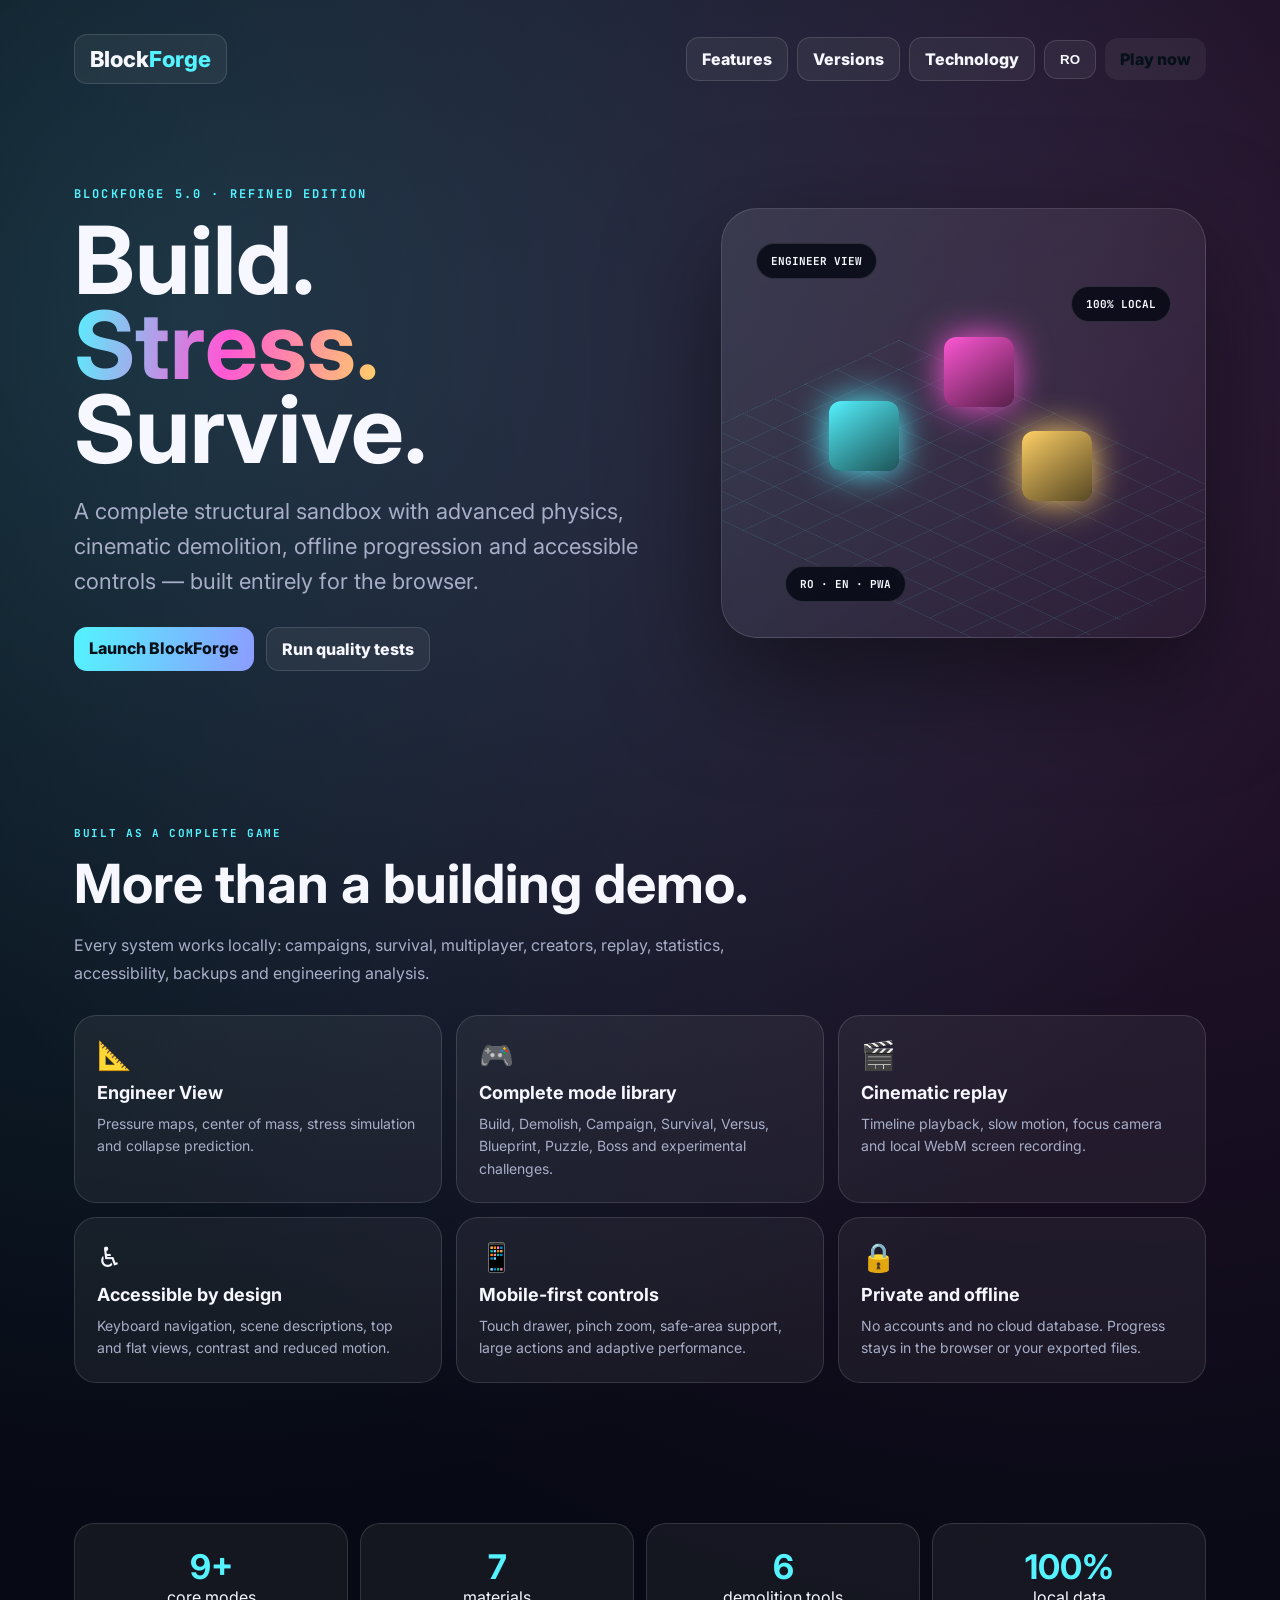
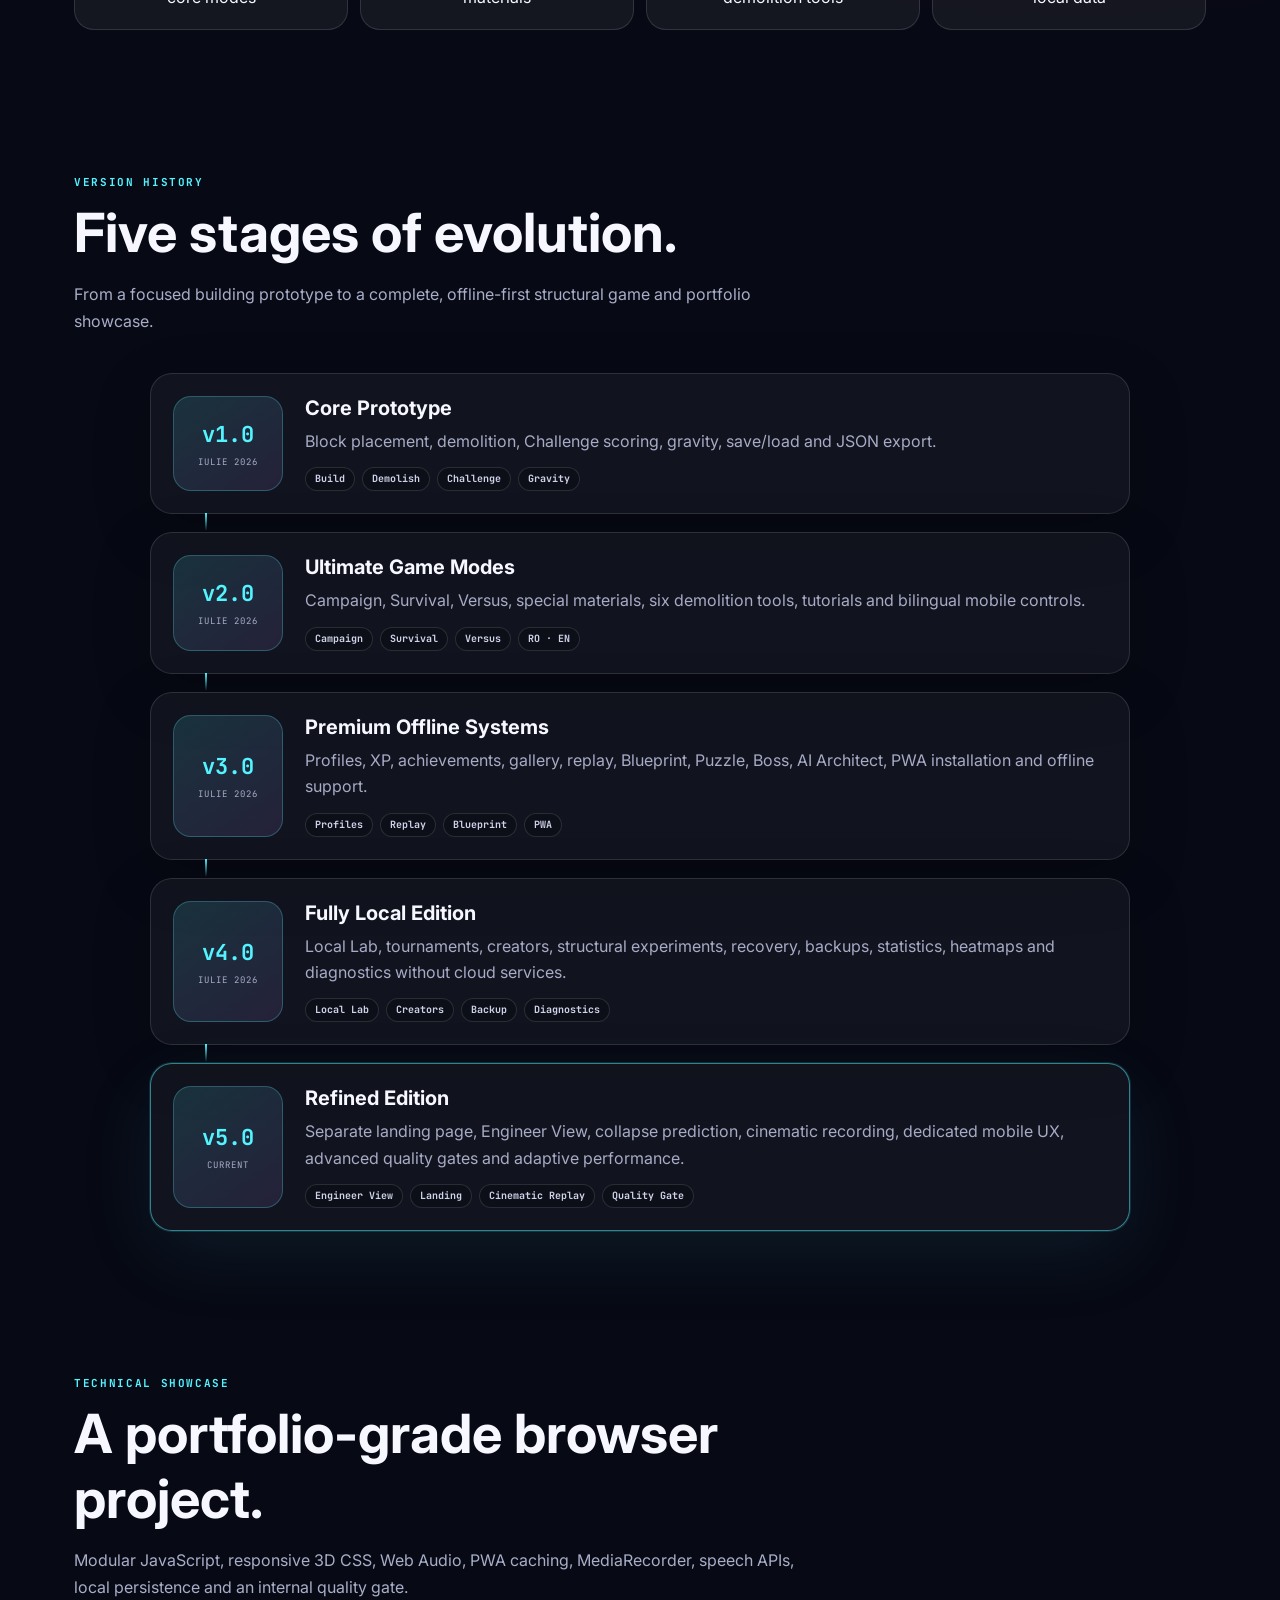
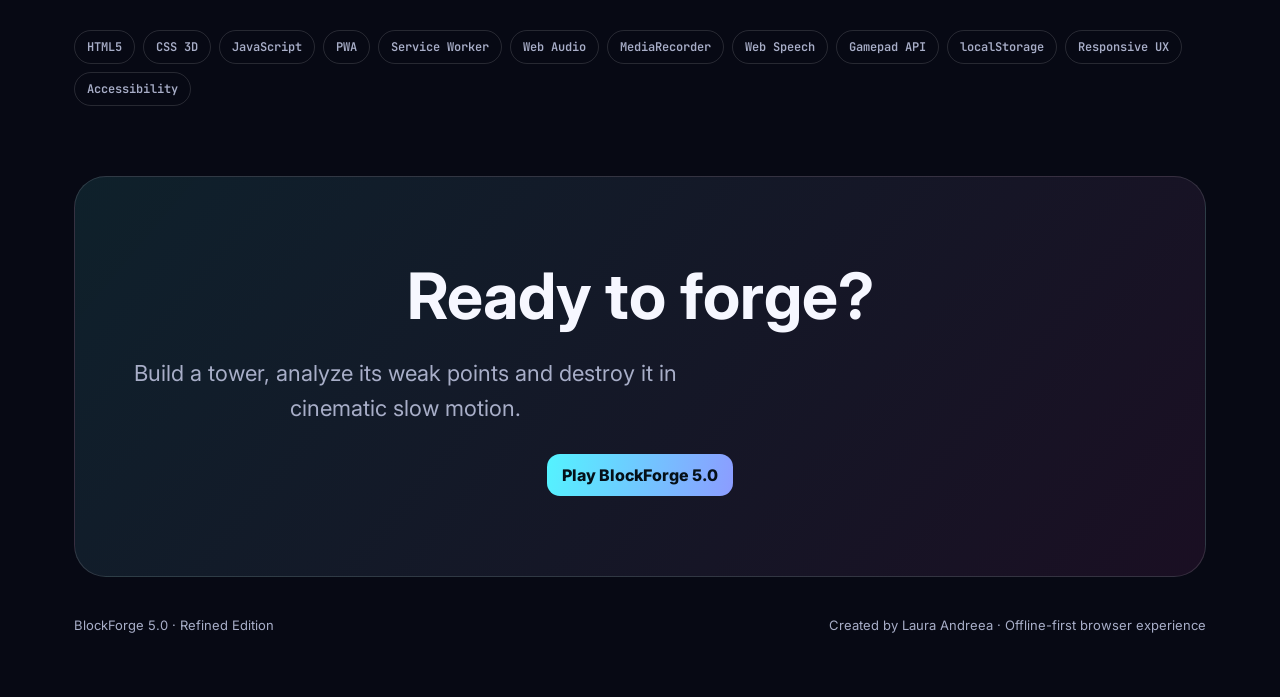
==== commit 2cf85989: "Add bilingual version history to landing page" ====
--- a/index.html
+++ b/index.html
@@ -10,14 +10,22 @@
   <link rel="preconnect" href="https://fonts.googleapis.com">
   <link rel="preconnect" href="https://fonts.gstatic.com" crossorigin>
   <link href="https://fonts.googleapis.com/css2?family=Inter:wght@400;600;700;800;900&family=JetBrains+Mono:wght@500;700&display=swap" rel="stylesheet">
-  <link rel="stylesheet" href="./landing.css?v=7">
+  <link rel="stylesheet" href="./landing.css?v=8">
+  <link rel="stylesheet" href="./version-history.css?v=8">
 </head>
 <body>
   <main class="landing">
-    <nav class="land-nav"><a class="brand" href="#">Block<span>Forge</span></a><div><a href="#features" data-en="Features" data-ro="Funcții">Features</a><a href="#technology" data-en="Technology" data-ro="Tehnologie">Technology</a><button id="landingLang" type="button">RO</button><a class="primary" href="./play.html" data-en="Play now" data-ro="Joacă acum">Play now</a></div></nav>
+    <nav class="land-nav"><a class="brand" href="#">Block<span>Forge</span></a><div><a href="#features" data-en="Features" data-ro="Funcții">Features</a><a href="#history" data-en="Versions" data-ro="Versiuni">Versions</a><a href="#technology" data-en="Technology" data-ro="Tehnologie">Technology</a><button id="landingLang" type="button">RO</button><a class="primary" href="./play.html" data-en="Play now" data-ro="Joacă acum">Play now</a></div></nav>
     <section class="hero"><div><p class="kicker">BLOCKFORGE 5.0 · REFINED EDITION</p><h1>Build.<br><span>Stress.</span><br>Survive.</h1><p class="lead" data-en="A complete structural sandbox with advanced physics, cinematic demolition, offline progression and accessible controls — built entirely for the browser." data-ro="Un sandbox structural complet, cu fizică avansată, demolări cinematice, progres offline și controale accesibile — construit integral pentru browser.">A complete structural sandbox with advanced physics, cinematic demolition, offline progression and accessible controls — built entirely for the browser.</p><div class="hero-actions"><a class="cta primary" href="./play.html" data-en="Launch BlockForge" data-ro="Deschide BlockForge">Launch BlockForge</a><a class="cta" href="./tests.html" data-en="Run quality tests" data-ro="Rulează testele">Run quality tests</a></div></div><div class="showcase" aria-hidden="true"><div class="show-grid"></div><i class="cube c1"></i><i class="cube c2"></i><i class="cube c3"></i><span class="badge b1">ENGINEER VIEW</span><span class="badge b2">100% LOCAL</span><span class="badge b3">RO · EN · PWA</span></div></section>
     <section id="features"><div class="section-head"><small data-en="BUILT AS A COMPLETE GAME" data-ro="CONSTRUIT CA JOC COMPLET">BUILT AS A COMPLETE GAME</small><h2 data-en="More than a building demo." data-ro="Mai mult decât un demo de construcție.">More than a building demo.</h2><p data-en="Every system works locally: campaigns, survival, multiplayer, creators, replay, statistics, accessibility, backups and engineering analysis." data-ro="Toate sistemele funcționează local: campanii, survival, multiplayer, creatori, replay, statistici, accesibilitate, backup și analiză inginerească.">Every system works locally: campaigns, survival, multiplayer, creators, replay, statistics, accessibility, backups and engineering analysis.</p></div><div class="cards"><article class="card"><i>📐</i><b data-en="Engineer View" data-ro="Vedere inginer">Engineer View</b><p data-en="Pressure maps, center of mass, stress simulation and collapse prediction." data-ro="Hărți de presiune, centru de masă, simulare de stres și predicția colapsului.">Pressure maps, center of mass, stress simulation and collapse prediction.</p></article><article class="card"><i>🎮</i><b data-en="Complete mode library" data-ro="Bibliotecă completă de moduri">Complete mode library</b><p data-en="Build, Demolish, Campaign, Survival, Versus, Blueprint, Puzzle, Boss and experimental challenges." data-ro="Build, Demolish, Campaign, Survival, Versus, Blueprint, Puzzle, Boss și provocări experimentale.">Build, Demolish, Campaign, Survival, Versus, Blueprint, Puzzle, Boss and experimental challenges.</p></article><article class="card"><i>🎬</i><b data-en="Cinematic replay" data-ro="Replay cinematic">Cinematic replay</b><p data-en="Timeline playback, slow motion, focus camera and local WebM screen recording." data-ro="Timeline, slow motion, cameră focus și înregistrare WebM locală.">Timeline playback, slow motion, focus camera and local WebM screen recording.</p></article><article class="card"><i>♿</i><b data-en="Accessible by design" data-ro="Accesibil prin design">Accessible by design</b><p data-en="Keyboard navigation, scene descriptions, top and flat views, contrast and reduced motion." data-ro="Navigare din tastatură, descrierea scenei, vederi sus și 2D, contrast și mișcare redusă.">Keyboard navigation, scene descriptions, top and flat views, contrast and reduced motion.</p></article><article class="card"><i>📱</i><b data-en="Mobile-first controls" data-ro="Controale mobile dedicate">Mobile-first controls</b><p data-en="Touch drawer, pinch zoom, safe-area support, large actions and adaptive performance." data-ro="Drawer tactil, pinch zoom, safe-area, acțiuni mari și performanță adaptivă.">Touch drawer, pinch zoom, safe-area support, large actions and adaptive performance.</p></article><article class="card"><i>🔒</i><b data-en="Private and offline" data-ro="Privat și offline">Private and offline</b><p data-en="No accounts and no cloud database. Progress stays in the browser or your exported files." data-ro="Fără conturi și fără baze de date cloud. Progresul rămâne în browser sau în fișierele exportate.">No accounts and no cloud database. Progress stays in the browser or your exported files.</p></article></div></section>
     <section><div class="metrics"><div><b>9+</b><span data-en="core modes" data-ro="moduri principale">core modes</span></div><div><b>7</b><span data-en="materials" data-ro="materiale">materials</span></div><div><b>6</b><span data-en="demolition tools" data-ro="unelte demolare">demolition tools</span></div><div><b>100%</b><span data-en="local data" data-ro="date locale">local data</span></div></div></section>
+    <section id="history" class="history-section"><div class="section-head"><small data-en="VERSION HISTORY" data-ro="ISTORICUL VERSIUNILOR">VERSION HISTORY</small><h2 data-en="Five stages of evolution." data-ro="Cinci etape de evoluție.">Five stages of evolution.</h2><p data-en="From a focused building prototype to a complete, offline-first structural game and portfolio showcase." data-ro="De la un prototip concentrat pe construcție la un joc structural complet, offline-first și proiect de portofoliu.">From a focused building prototype to a complete, offline-first structural game and portfolio showcase.</p></div><div class="history-grid">
+      <article class="history-item"><div class="history-version"><b>v1.0</b><small>iulie 2026</small></div><div class="history-copy"><h3 data-en="Core Prototype" data-ro="Prototipul de bază">Core Prototype</h3><p data-en="Block placement, demolition, Challenge scoring, gravity, save/load and JSON export." data-ro="Plasarea blocurilor, demolare, scor Challenge, gravitație, salvare/încărcare și export JSON.">Block placement, demolition, Challenge scoring, gravity, save/load and JSON export.</p><div class="history-tags"><span>Build</span><span>Demolish</span><span>Challenge</span><span>Gravity</span></div></div></article>
+      <article class="history-item"><div class="history-version"><b>v2.0</b><small>iulie 2026</small></div><div class="history-copy"><h3 data-en="Ultimate Game Modes" data-ro="Moduri de joc extinse">Ultimate Game Modes</h3><p data-en="Campaign, Survival, Versus, special materials, six demolition tools, tutorials and bilingual mobile controls." data-ro="Campaign, Survival, Versus, materiale speciale, șase unelte de demolare, tutorial și controale mobile bilingve.">Campaign, Survival, Versus, special materials, six demolition tools, tutorials and bilingual mobile controls.</p><div class="history-tags"><span>Campaign</span><span>Survival</span><span>Versus</span><span>RO · EN</span></div></div></article>
+      <article class="history-item"><div class="history-version"><b>v3.0</b><small>iulie 2026</small></div><div class="history-copy"><h3 data-en="Premium Offline Systems" data-ro="Sisteme premium offline">Premium Offline Systems</h3><p data-en="Profiles, XP, achievements, gallery, replay, Blueprint, Puzzle, Boss, AI Architect, PWA installation and offline support." data-ro="Profiluri, XP, realizări, galerie, replay, Blueprint, Puzzle, Boss, AI Architect, instalare PWA și suport offline.">Profiles, XP, achievements, gallery, replay, Blueprint, Puzzle, Boss, AI Architect, PWA installation and offline support.</p><div class="history-tags"><span>Profiles</span><span>Replay</span><span>Blueprint</span><span>PWA</span></div></div></article>
+      <article class="history-item"><div class="history-version"><b>v4.0</b><small>iulie 2026</small></div><div class="history-copy"><h3 data-en="Fully Local Edition" data-ro="Ediția complet locală">Fully Local Edition</h3><p data-en="Local Lab, tournaments, creators, structural experiments, recovery, backups, statistics, heatmaps and diagnostics without cloud services." data-ro="Laborator local, turnee, creatori, experimente structurale, recovery, backup, statistici, heatmap-uri și diagnostic fără cloud.">Local Lab, tournaments, creators, structural experiments, recovery, backups, statistics, heatmaps and diagnostics without cloud services.</p><div class="history-tags"><span>Local Lab</span><span>Creators</span><span>Backup</span><span>Diagnostics</span></div></div></article>
+      <article class="history-item history-current"><div class="history-version"><b>v5.0</b><small data-en="current" data-ro="actuală">current</small></div><div class="history-copy"><h3 data-en="Refined Edition" data-ro="Ediția rafinată">Refined Edition</h3><p data-en="Separate landing page, Engineer View, collapse prediction, cinematic recording, dedicated mobile UX, advanced quality gates and adaptive performance." data-ro="Landing separată, Engineer View, predicția colapsului, înregistrare cinematică, UX mobil dedicat, audit avansat și performanță adaptivă.">Separate landing page, Engineer View, collapse prediction, cinematic recording, dedicated mobile UX, advanced quality gates and adaptive performance.</p><div class="history-tags"><span>Engineer View</span><span>Landing</span><span>Cinematic Replay</span><span>Quality Gate</span></div></div></article>
+    </div></section>
     <section id="technology"><div class="section-head"><small>TECHNICAL SHOWCASE</small><h2 data-en="A portfolio-grade browser project." data-ro="Un proiect de browser la nivel de portofoliu.">A portfolio-grade browser project.</h2><p data-en="Modular JavaScript, responsive 3D CSS, Web Audio, PWA caching, MediaRecorder, speech APIs, local persistence and an internal quality gate." data-ro="JavaScript modular, CSS 3D responsive, Web Audio, cache PWA, MediaRecorder, API-uri speech, persistență locală și audit intern.">Modular JavaScript, responsive 3D CSS, Web Audio, PWA caching, MediaRecorder, speech APIs, local persistence and an internal quality gate.</p></div><div class="tech"><span>HTML5</span><span>CSS 3D</span><span>JavaScript</span><span>PWA</span><span>Service Worker</span><span>Web Audio</span><span>MediaRecorder</span><span>Web Speech</span><span>Gamepad API</span><span>localStorage</span><span>Responsive UX</span><span>Accessibility</span></div></section>
     <section class="final-cta"><h2 data-en="Ready to forge?" data-ro="Pregătită să construiești?">Ready to forge?</h2><p class="lead" data-en="Build a tower, analyze its weak points and destroy it in cinematic slow motion." data-ro="Construiește un turn, analizează punctele slabe și distruge-l în slow motion cinematic.">Build a tower, analyze its weak points and destroy it in cinematic slow motion.</p><div class="hero-actions" style="justify-content:center"><a class="cta primary" href="./play.html" data-en="Play BlockForge 5.0" data-ro="Joacă BlockForge 5.0">Play BlockForge 5.0</a></div></section>
     <footer class="footer"><span>BlockForge 5.0 · Refined Edition</span><span data-en="Created by Laura Andreea · Offline-first browser experience" data-ro="Creat de Laura Andreea · Experiență browser offline-first">Created by Laura Andreea · Offline-first browser experience</span></footer>
--- a/version-history.css
+++ b/version-history.css
@@ -0,0 +1 @@
+.history-section{position:relative}.history-grid{display:grid;gap:18px;max-width:980px;margin:38px auto 0}.history-item{position:relative;display:grid;grid-template-columns:110px 1fr;gap:22px;padding:22px;border:1px solid rgba(255,255,255,.12);border-radius:22px;background:rgba(255,255,255,.045);box-shadow:0 18px 60px rgba(0,0,0,.18)}.history-item::before{content:"";position:absolute;left:54px;top:100%;width:2px;height:18px;background:linear-gradient(#53f4ff,transparent)}.history-item:last-child::before{display:none}.history-version{display:flex;flex-direction:column;align-items:center;justify-content:center;min-height:92px;border-radius:18px;background:linear-gradient(145deg,rgba(83,244,255,.14),rgba(185,139,255,.12));border:1px solid rgba(83,244,255,.25);font-family:"JetBrains Mono",monospace}.history-version b{font-size:22px;color:#53f4ff}.history-version small{margin-top:7px;color:#a7abc6;text-transform:uppercase;font-size:9px;letter-spacing:.12em}.history-copy h3{margin:0 0 8px;font-size:20px}.history-copy p{margin:0;color:#a7abc6;line-height:1.65}.history-tags{display:flex;flex-wrap:wrap;gap:7px;margin-top:13px}.history-tags span{padding:6px 9px;border:1px solid rgba(255,255,255,.12);border-radius:999px;background:rgba(0,0,0,.2);font:700 10px/1 "JetBrains Mono",monospace;color:#cfd3ea}.history-current{border-color:rgba(83,244,255,.5);box-shadow:0 0 0 1px rgba(83,244,255,.14),0 24px 80px rgba(83,244,255,.08)}.version-history-trigger{position:fixed;right:18px;bottom:82px;z-index:30;width:48px;height:48px;border-radius:16px;border:1px solid rgba(255,255,255,.18);background:rgba(8,9,20,.88);color:#fff;backdrop-filter:blur(18px);cursor:pointer;font-size:20px;box-shadow:0 14px 40px rgba(0,0,0,.35)}.version-history-modal{position:fixed;inset:0;z-index:90;display:none;place-items:center;padding:20px;background:rgba(3,4,10,.72);backdrop-filter:blur(10px)}.version-history-modal.open{display:grid}.version-history-dialog{width:min(820px,100%);max-height:min(84vh,820px);overflow:auto;border:1px solid rgba(255,255,255,.16);border-radius:26px;background:#0b0d19;padding:22px;box-shadow:0 40px 100px rgba(0,0,0,.55)}.version-history-head{display:flex;justify-content:space-between;gap:20px;align-items:flex-start;position:sticky;top:-22px;background:#0b0d19;padding:22px 0 14px;z-index:2}.version-history-head h2{margin:0}.version-history-head button{width:40px;height:40px;border-radius:12px;border:1px solid rgba(255,255,255,.15);background:rgba(255,255,255,.06);color:#fff;cursor:pointer}.version-history-dialog .history-grid{margin-top:8px}.version-history-dialog .history-item{grid-template-columns:86px 1fr;padding:17px}.version-history-dialog .history-version{min-height:76px}.version-history-dialog .history-item::before{left:42px}@media(max-width:620px){.history-item,.version-history-dialog .history-item{grid-template-columns:1fr}.history-version,.version-history-dialog .history-version{align-items:flex-start;padding:14px;min-height:auto}.history-item::before{display:none}.version-history-trigger{right:12px;bottom:74px}}
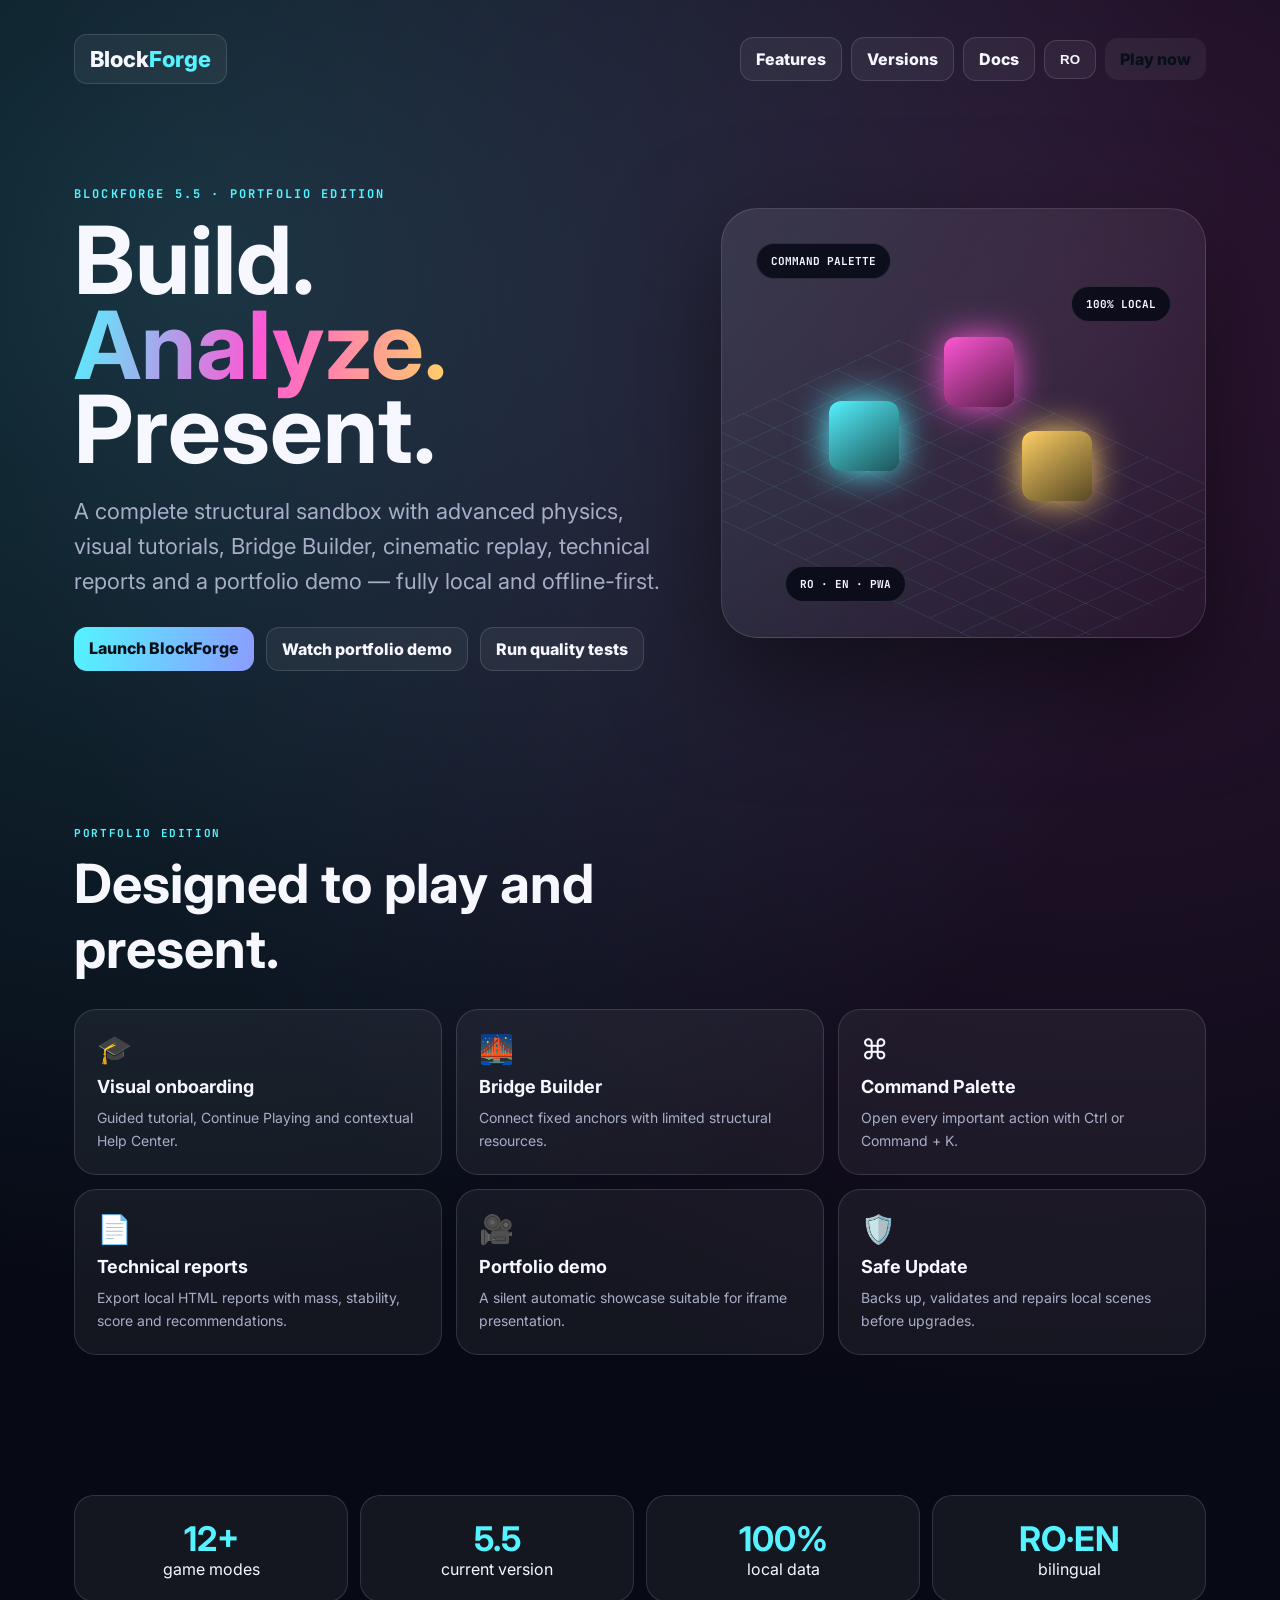
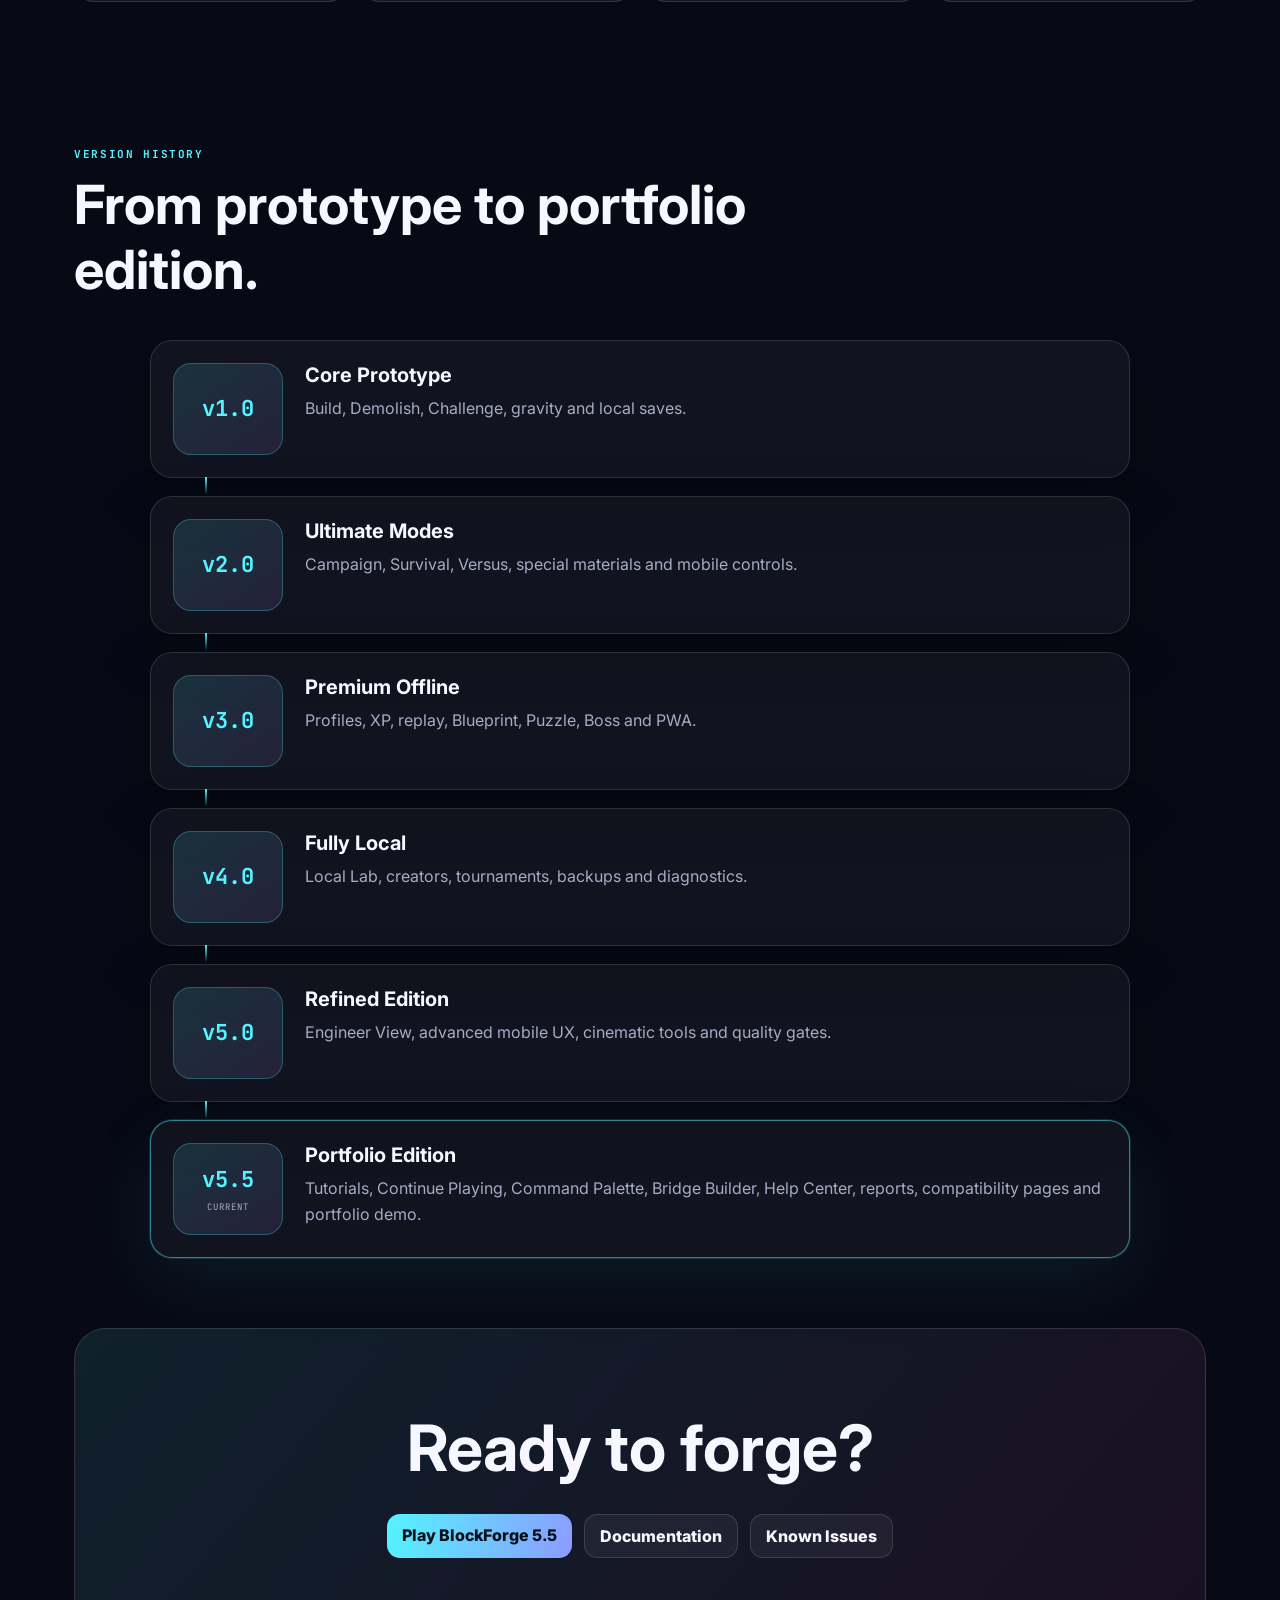
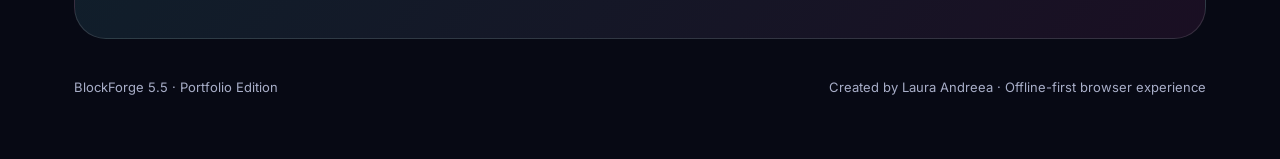
==== commit bd652330: "Publish BlockForge 5.5 landing" ====
--- a/index.html
+++ b/index.html
@@ -1,35 +1 @@
-<!doctype html>
-<html lang="en">
-<head>
-  <meta charset="utf-8">
-  <meta name="viewport" content="width=device-width,initial-scale=1,viewport-fit=cover">
-  <meta name="theme-color" content="#070914">
-  <meta name="description" content="BlockForge 5.0 is a bilingual, offline-first structural building and demolition game.">
-  <title>BlockForge 5.0 — Refined Edition</title>
-  <link rel="manifest" href="./manifest.webmanifest">
-  <link rel="preconnect" href="https://fonts.googleapis.com">
-  <link rel="preconnect" href="https://fonts.gstatic.com" crossorigin>
-  <link href="https://fonts.googleapis.com/css2?family=Inter:wght@400;600;700;800;900&family=JetBrains+Mono:wght@500;700&display=swap" rel="stylesheet">
-  <link rel="stylesheet" href="./landing.css?v=8">
-  <link rel="stylesheet" href="./version-history.css?v=8">
-</head>
-<body>
-  <main class="landing">
-    <nav class="land-nav"><a class="brand" href="#">Block<span>Forge</span></a><div><a href="#features" data-en="Features" data-ro="Funcții">Features</a><a href="#history" data-en="Versions" data-ro="Versiuni">Versions</a><a href="#technology" data-en="Technology" data-ro="Tehnologie">Technology</a><button id="landingLang" type="button">RO</button><a class="primary" href="./play.html" data-en="Play now" data-ro="Joacă acum">Play now</a></div></nav>
-    <section class="hero"><div><p class="kicker">BLOCKFORGE 5.0 · REFINED EDITION</p><h1>Build.<br><span>Stress.</span><br>Survive.</h1><p class="lead" data-en="A complete structural sandbox with advanced physics, cinematic demolition, offline progression and accessible controls — built entirely for the browser." data-ro="Un sandbox structural complet, cu fizică avansată, demolări cinematice, progres offline și controale accesibile — construit integral pentru browser.">A complete structural sandbox with advanced physics, cinematic demolition, offline progression and accessible controls — built entirely for the browser.</p><div class="hero-actions"><a class="cta primary" href="./play.html" data-en="Launch BlockForge" data-ro="Deschide BlockForge">Launch BlockForge</a><a class="cta" href="./tests.html" data-en="Run quality tests" data-ro="Rulează testele">Run quality tests</a></div></div><div class="showcase" aria-hidden="true"><div class="show-grid"></div><i class="cube c1"></i><i class="cube c2"></i><i class="cube c3"></i><span class="badge b1">ENGINEER VIEW</span><span class="badge b2">100% LOCAL</span><span class="badge b3">RO · EN · PWA</span></div></section>
-    <section id="features"><div class="section-head"><small data-en="BUILT AS A COMPLETE GAME" data-ro="CONSTRUIT CA JOC COMPLET">BUILT AS A COMPLETE GAME</small><h2 data-en="More than a building demo." data-ro="Mai mult decât un demo de construcție.">More than a building demo.</h2><p data-en="Every system works locally: campaigns, survival, multiplayer, creators, replay, statistics, accessibility, backups and engineering analysis." data-ro="Toate sistemele funcționează local: campanii, survival, multiplayer, creatori, replay, statistici, accesibilitate, backup și analiză inginerească.">Every system works locally: campaigns, survival, multiplayer, creators, replay, statistics, accessibility, backups and engineering analysis.</p></div><div class="cards"><article class="card"><i>📐</i><b data-en="Engineer View" data-ro="Vedere inginer">Engineer View</b><p data-en="Pressure maps, center of mass, stress simulation and collapse prediction." data-ro="Hărți de presiune, centru de masă, simulare de stres și predicția colapsului.">Pressure maps, center of mass, stress simulation and collapse prediction.</p></article><article class="card"><i>🎮</i><b data-en="Complete mode library" data-ro="Bibliotecă completă de moduri">Complete mode library</b><p data-en="Build, Demolish, Campaign, Survival, Versus, Blueprint, Puzzle, Boss and experimental challenges." data-ro="Build, Demolish, Campaign, Survival, Versus, Blueprint, Puzzle, Boss și provocări experimentale.">Build, Demolish, Campaign, Survival, Versus, Blueprint, Puzzle, Boss and experimental challenges.</p></article><article class="card"><i>🎬</i><b data-en="Cinematic replay" data-ro="Replay cinematic">Cinematic replay</b><p data-en="Timeline playback, slow motion, focus camera and local WebM screen recording." data-ro="Timeline, slow motion, cameră focus și înregistrare WebM locală.">Timeline playback, slow motion, focus camera and local WebM screen recording.</p></article><article class="card"><i>♿</i><b data-en="Accessible by design" data-ro="Accesibil prin design">Accessible by design</b><p data-en="Keyboard navigation, scene descriptions, top and flat views, contrast and reduced motion." data-ro="Navigare din tastatură, descrierea scenei, vederi sus și 2D, contrast și mișcare redusă.">Keyboard navigation, scene descriptions, top and flat views, contrast and reduced motion.</p></article><article class="card"><i>📱</i><b data-en="Mobile-first controls" data-ro="Controale mobile dedicate">Mobile-first controls</b><p data-en="Touch drawer, pinch zoom, safe-area support, large actions and adaptive performance." data-ro="Drawer tactil, pinch zoom, safe-area, acțiuni mari și performanță adaptivă.">Touch drawer, pinch zoom, safe-area support, large actions and adaptive performance.</p></article><article class="card"><i>🔒</i><b data-en="Private and offline" data-ro="Privat și offline">Private and offline</b><p data-en="No accounts and no cloud database. Progress stays in the browser or your exported files." data-ro="Fără conturi și fără baze de date cloud. Progresul rămâne în browser sau în fișierele exportate.">No accounts and no cloud database. Progress stays in the browser or your exported files.</p></article></div></section>
-    <section><div class="metrics"><div><b>9+</b><span data-en="core modes" data-ro="moduri principale">core modes</span></div><div><b>7</b><span data-en="materials" data-ro="materiale">materials</span></div><div><b>6</b><span data-en="demolition tools" data-ro="unelte demolare">demolition tools</span></div><div><b>100%</b><span data-en="local data" data-ro="date locale">local data</span></div></div></section>
-    <section id="history" class="history-section"><div class="section-head"><small data-en="VERSION HISTORY" data-ro="ISTORICUL VERSIUNILOR">VERSION HISTORY</small><h2 data-en="Five stages of evolution." data-ro="Cinci etape de evoluție.">Five stages of evolution.</h2><p data-en="From a focused building prototype to a complete, offline-first structural game and portfolio showcase." data-ro="De la un prototip concentrat pe construcție la un joc structural complet, offline-first și proiect de portofoliu.">From a focused building prototype to a complete, offline-first structural game and portfolio showcase.</p></div><div class="history-grid">
-      <article class="history-item"><div class="history-version"><b>v1.0</b><small>iulie 2026</small></div><div class="history-copy"><h3 data-en="Core Prototype" data-ro="Prototipul de bază">Core Prototype</h3><p data-en="Block placement, demolition, Challenge scoring, gravity, save/load and JSON export." data-ro="Plasarea blocurilor, demolare, scor Challenge, gravitație, salvare/încărcare și export JSON.">Block placement, demolition, Challenge scoring, gravity, save/load and JSON export.</p><div class="history-tags"><span>Build</span><span>Demolish</span><span>Challenge</span><span>Gravity</span></div></div></article>
-      <article class="history-item"><div class="history-version"><b>v2.0</b><small>iulie 2026</small></div><div class="history-copy"><h3 data-en="Ultimate Game Modes" data-ro="Moduri de joc extinse">Ultimate Game Modes</h3><p data-en="Campaign, Survival, Versus, special materials, six demolition tools, tutorials and bilingual mobile controls." data-ro="Campaign, Survival, Versus, materiale speciale, șase unelte de demolare, tutorial și controale mobile bilingve.">Campaign, Survival, Versus, special materials, six demolition tools, tutorials and bilingual mobile controls.</p><div class="history-tags"><span>Campaign</span><span>Survival</span><span>Versus</span><span>RO · EN</span></div></div></article>
-      <article class="history-item"><div class="history-version"><b>v3.0</b><small>iulie 2026</small></div><div class="history-copy"><h3 data-en="Premium Offline Systems" data-ro="Sisteme premium offline">Premium Offline Systems</h3><p data-en="Profiles, XP, achievements, gallery, replay, Blueprint, Puzzle, Boss, AI Architect, PWA installation and offline support." data-ro="Profiluri, XP, realizări, galerie, replay, Blueprint, Puzzle, Boss, AI Architect, instalare PWA și suport offline.">Profiles, XP, achievements, gallery, replay, Blueprint, Puzzle, Boss, AI Architect, PWA installation and offline support.</p><div class="history-tags"><span>Profiles</span><span>Replay</span><span>Blueprint</span><span>PWA</span></div></div></article>
-      <article class="history-item"><div class="history-version"><b>v4.0</b><small>iulie 2026</small></div><div class="history-copy"><h3 data-en="Fully Local Edition" data-ro="Ediția complet locală">Fully Local Edition</h3><p data-en="Local Lab, tournaments, creators, structural experiments, recovery, backups, statistics, heatmaps and diagnostics without cloud services." data-ro="Laborator local, turnee, creatori, experimente structurale, recovery, backup, statistici, heatmap-uri și diagnostic fără cloud.">Local Lab, tournaments, creators, structural experiments, recovery, backups, statistics, heatmaps and diagnostics without cloud services.</p><div class="history-tags"><span>Local Lab</span><span>Creators</span><span>Backup</span><span>Diagnostics</span></div></div></article>
-      <article class="history-item history-current"><div class="history-version"><b>v5.0</b><small data-en="current" data-ro="actuală">current</small></div><div class="history-copy"><h3 data-en="Refined Edition" data-ro="Ediția rafinată">Refined Edition</h3><p data-en="Separate landing page, Engineer View, collapse prediction, cinematic recording, dedicated mobile UX, advanced quality gates and adaptive performance." data-ro="Landing separată, Engineer View, predicția colapsului, înregistrare cinematică, UX mobil dedicat, audit avansat și performanță adaptivă.">Separate landing page, Engineer View, collapse prediction, cinematic recording, dedicated mobile UX, advanced quality gates and adaptive performance.</p><div class="history-tags"><span>Engineer View</span><span>Landing</span><span>Cinematic Replay</span><span>Quality Gate</span></div></div></article>
-    </div></section>
-    <section id="technology"><div class="section-head"><small>TECHNICAL SHOWCASE</small><h2 data-en="A portfolio-grade browser project." data-ro="Un proiect de browser la nivel de portofoliu.">A portfolio-grade browser project.</h2><p data-en="Modular JavaScript, responsive 3D CSS, Web Audio, PWA caching, MediaRecorder, speech APIs, local persistence and an internal quality gate." data-ro="JavaScript modular, CSS 3D responsive, Web Audio, cache PWA, MediaRecorder, API-uri speech, persistență locală și audit intern.">Modular JavaScript, responsive 3D CSS, Web Audio, PWA caching, MediaRecorder, speech APIs, local persistence and an internal quality gate.</p></div><div class="tech"><span>HTML5</span><span>CSS 3D</span><span>JavaScript</span><span>PWA</span><span>Service Worker</span><span>Web Audio</span><span>MediaRecorder</span><span>Web Speech</span><span>Gamepad API</span><span>localStorage</span><span>Responsive UX</span><span>Accessibility</span></div></section>
-    <section class="final-cta"><h2 data-en="Ready to forge?" data-ro="Pregătită să construiești?">Ready to forge?</h2><p class="lead" data-en="Build a tower, analyze its weak points and destroy it in cinematic slow motion." data-ro="Construiește un turn, analizează punctele slabe și distruge-l în slow motion cinematic.">Build a tower, analyze its weak points and destroy it in cinematic slow motion.</p><div class="hero-actions" style="justify-content:center"><a class="cta primary" href="./play.html" data-en="Play BlockForge 5.0" data-ro="Joacă BlockForge 5.0">Play BlockForge 5.0</a></div></section>
-    <footer class="footer"><span>BlockForge 5.0 · Refined Edition</span><span data-en="Created by Laura Andreea · Offline-first browser experience" data-ro="Creat de Laura Andreea · Experiență browser offline-first">Created by Laura Andreea · Offline-first browser experience</span></footer>
-  </main>
-  <script>const b=document.querySelector('#landingLang');let lang=localStorage.getItem('bf.lang')||'en';function paint(){document.documentElement.lang=lang;b.textContent=lang==='en'?'RO':'EN';document.querySelectorAll('[data-en]').forEach(n=>n.textContent=n.dataset[lang])}b.onclick=()=>{lang=lang==='en'?'ro':'en';localStorage.setItem('bf.lang',lang);paint()};paint();if('serviceWorker'in navigator)navigator.serviceWorker.register('./sw.js');</script>
-</body>
-</html>+<!doctype html><html lang="en"><head><meta charset="utf-8"><meta name="viewport" content="width=device-width,initial-scale=1,viewport-fit=cover"><meta name="theme-color" content="#070914"><meta name="description" content="BlockForge 5.5 Portfolio Edition — bilingual, offline-first structural game and engineering sandbox."><title>BlockForge 5.5 — Portfolio Edition</title><link rel="manifest" href="./manifest.webmanifest"><link rel="preconnect" href="https://fonts.googleapis.com"><link rel="preconnect" href="https://fonts.gstatic.com" crossorigin><link href="https://fonts.googleapis.com/css2?family=Inter:wght@400;600;700;800;900&family=JetBrains+Mono:wght@500;700&display=swap" rel="stylesheet"><link rel="stylesheet" href="./landing.css?v=9"><link rel="stylesheet" href="./version-history.css?v=9"></head><body><main class="landing"><nav class="land-nav"><a class="brand" href="#">Block<span>Forge</span></a><div><a href="#features" data-en="Features" data-ro="Funcții">Features</a><a href="#history" data-en="Versions" data-ro="Versiuni">Versions</a><a href="./docs.html" data-en="Docs" data-ro="Documentație">Docs</a><button id="landingLang">RO</button><a class="primary" href="./play.html" data-en="Play now" data-ro="Joacă acum">Play now</a></div></nav><section class="hero"><div><p class="kicker">BLOCKFORGE 5.5 · PORTFOLIO EDITION</p><h1>Build.<br><span>Analyze.</span><br>Present.</h1><p class="lead" data-en="A complete structural sandbox with advanced physics, visual tutorials, Bridge Builder, cinematic replay, technical reports and a portfolio demo — fully local and offline-first." data-ro="Un sandbox structural complet, cu fizică avansată, tutoriale vizuale, Bridge Builder, replay cinematic, rapoarte tehnice și demo de portofoliu — complet local și offline-first.">A complete structural sandbox with advanced physics, visual tutorials, Bridge Builder, cinematic replay, technical reports and a portfolio demo — fully local and offline-first.</p><div class="hero-actions"><a class="cta primary" href="./play.html" data-en="Launch BlockForge" data-ro="Deschide BlockForge">Launch BlockForge</a><a class="cta" href="./play.html?embed=1" data-en="Watch portfolio demo" data-ro="Vezi demo-ul de portofoliu">Watch portfolio demo</a><a class="cta" href="./tests.html" data-en="Run quality tests" data-ro="Rulează testele">Run quality tests</a></div></div><div class="showcase" aria-hidden="true"><div class="show-grid"></div><i class="cube c1"></i><i class="cube c2"></i><i class="cube c3"></i><span class="badge b1">COMMAND PALETTE</span><span class="badge b2">100% LOCAL</span><span class="badge b3">RO · EN · PWA</span></div></section><section id="features"><div class="section-head"><small>PORTFOLIO EDITION</small><h2 data-en="Designed to play and present." data-ro="Creat pentru joc și prezentare.">Designed to play and present.</h2></div><div class="cards"><article class="card"><i>🎓</i><b data-en="Visual onboarding" data-ro="Onboarding vizual">Visual onboarding</b><p data-en="Guided tutorial, Continue Playing and contextual Help Center." data-ro="Tutorial ghidat, Continue Playing și Help Center contextual.">Guided tutorial, Continue Playing and contextual Help Center.</p></article><article class="card"><i>🌉</i><b>Bridge Builder</b><p data-en="Connect fixed anchors with limited structural resources." data-ro="Conectează ancore fixe cu resurse structurale limitate.">Connect fixed anchors with limited structural resources.</p></article><article class="card"><i>⌘</i><b>Command Palette</b><p data-en="Open every important action with Ctrl or Command + K." data-ro="Deschide orice acțiune importantă cu Ctrl sau Command + K.">Open every important action with Ctrl or Command + K.</p></article><article class="card"><i>📄</i><b data-en="Technical reports" data-ro="Rapoarte tehnice">Technical reports</b><p data-en="Export local HTML reports with mass, stability, score and recommendations." data-ro="Exportă rapoarte HTML locale cu masă, stabilitate, scor și recomandări.">Export local HTML reports with mass, stability, score and recommendations.</p></article><article class="card"><i>🎥</i><b data-en="Portfolio demo" data-ro="Demo portofoliu">Portfolio demo</b><p data-en="A silent automatic showcase suitable for iframe presentation." data-ro="O prezentare automată fără audio, potrivită pentru iframe.">A silent automatic showcase suitable for iframe presentation.</p></article><article class="card"><i>🛡️</i><b>Safe Update</b><p data-en="Backs up, validates and repairs local scenes before upgrades." data-ro="Creează backup, validează și repară scenele locale înainte de actualizări.">Backs up, validates and repairs local scenes before upgrades.</p></article></div></section><section><div class="metrics"><div><b>12+</b><span data-en="game modes" data-ro="moduri de joc">game modes</span></div><div><b>5.5</b><span data-en="current version" data-ro="versiune actuală">current version</span></div><div><b>100%</b><span data-en="local data" data-ro="date locale">local data</span></div><div><b>RO·EN</b><span data-en="bilingual" data-ro="bilingv">bilingual</span></div></div></section><section id="history" class="history-section"><div class="section-head"><small>VERSION HISTORY</small><h2 data-en="From prototype to portfolio edition." data-ro="De la prototip la ediție de portofoliu.">From prototype to portfolio edition.</h2></div><div class="history-grid"><article class="history-item"><div class="history-version"><b>v1.0</b></div><div class="history-copy"><h3>Core Prototype</h3><p>Build, Demolish, Challenge, gravity and local saves.</p></div></article><article class="history-item"><div class="history-version"><b>v2.0</b></div><div class="history-copy"><h3>Ultimate Modes</h3><p>Campaign, Survival, Versus, special materials and mobile controls.</p></div></article><article class="history-item"><div class="history-version"><b>v3.0</b></div><div class="history-copy"><h3>Premium Offline</h3><p>Profiles, XP, replay, Blueprint, Puzzle, Boss and PWA.</p></div></article><article class="history-item"><div class="history-version"><b>v4.0</b></div><div class="history-copy"><h3>Fully Local</h3><p>Local Lab, creators, tournaments, backups and diagnostics.</p></div></article><article class="history-item"><div class="history-version"><b>v5.0</b></div><div class="history-copy"><h3>Refined Edition</h3><p>Engineer View, advanced mobile UX, cinematic tools and quality gates.</p></div></article><article class="history-item history-current"><div class="history-version"><b>v5.5</b><small data-en="current" data-ro="actuală">current</small></div><div class="history-copy"><h3>Portfolio Edition</h3><p data-en="Tutorials, Continue Playing, Command Palette, Bridge Builder, Help Center, reports, compatibility pages and portfolio demo." data-ro="Tutoriale, Continue Playing, Command Palette, Bridge Builder, Help Center, rapoarte, pagini de compatibilitate și demo de portofoliu.">Tutorials, Continue Playing, Command Palette, Bridge Builder, Help Center, reports, compatibility pages and portfolio demo.</p></div></article></div></section><section class="final-cta"><h2 data-en="Ready to forge?" data-ro="Pregătită să construiești?">Ready to forge?</h2><div class="hero-actions" style="justify-content:center"><a class="cta primary" href="./play.html">Play BlockForge 5.5</a><a class="cta" href="./docs.html">Documentation</a><a class="cta" href="./known-issues.html">Known Issues</a></div></section><footer class="footer"><span>BlockForge 5.5 · Portfolio Edition</span><span>Created by Laura Andreea · Offline-first browser experience</span></footer></main><script>const b=document.querySelector('#landingLang');let lang=localStorage.getItem('bf.lang')||'en';function paint(){document.documentElement.lang=lang;b.textContent=lang==='en'?'RO':'EN';document.querySelectorAll('[data-en]').forEach(n=>n.textContent=n.dataset[lang])}b.onclick=()=>{lang=lang==='en'?'ro':'en';localStorage.setItem('bf.lang',lang);paint()};paint();if('serviceWorker'in navigator)navigator.serviceWorker.register('./sw.js');</script></body></html>
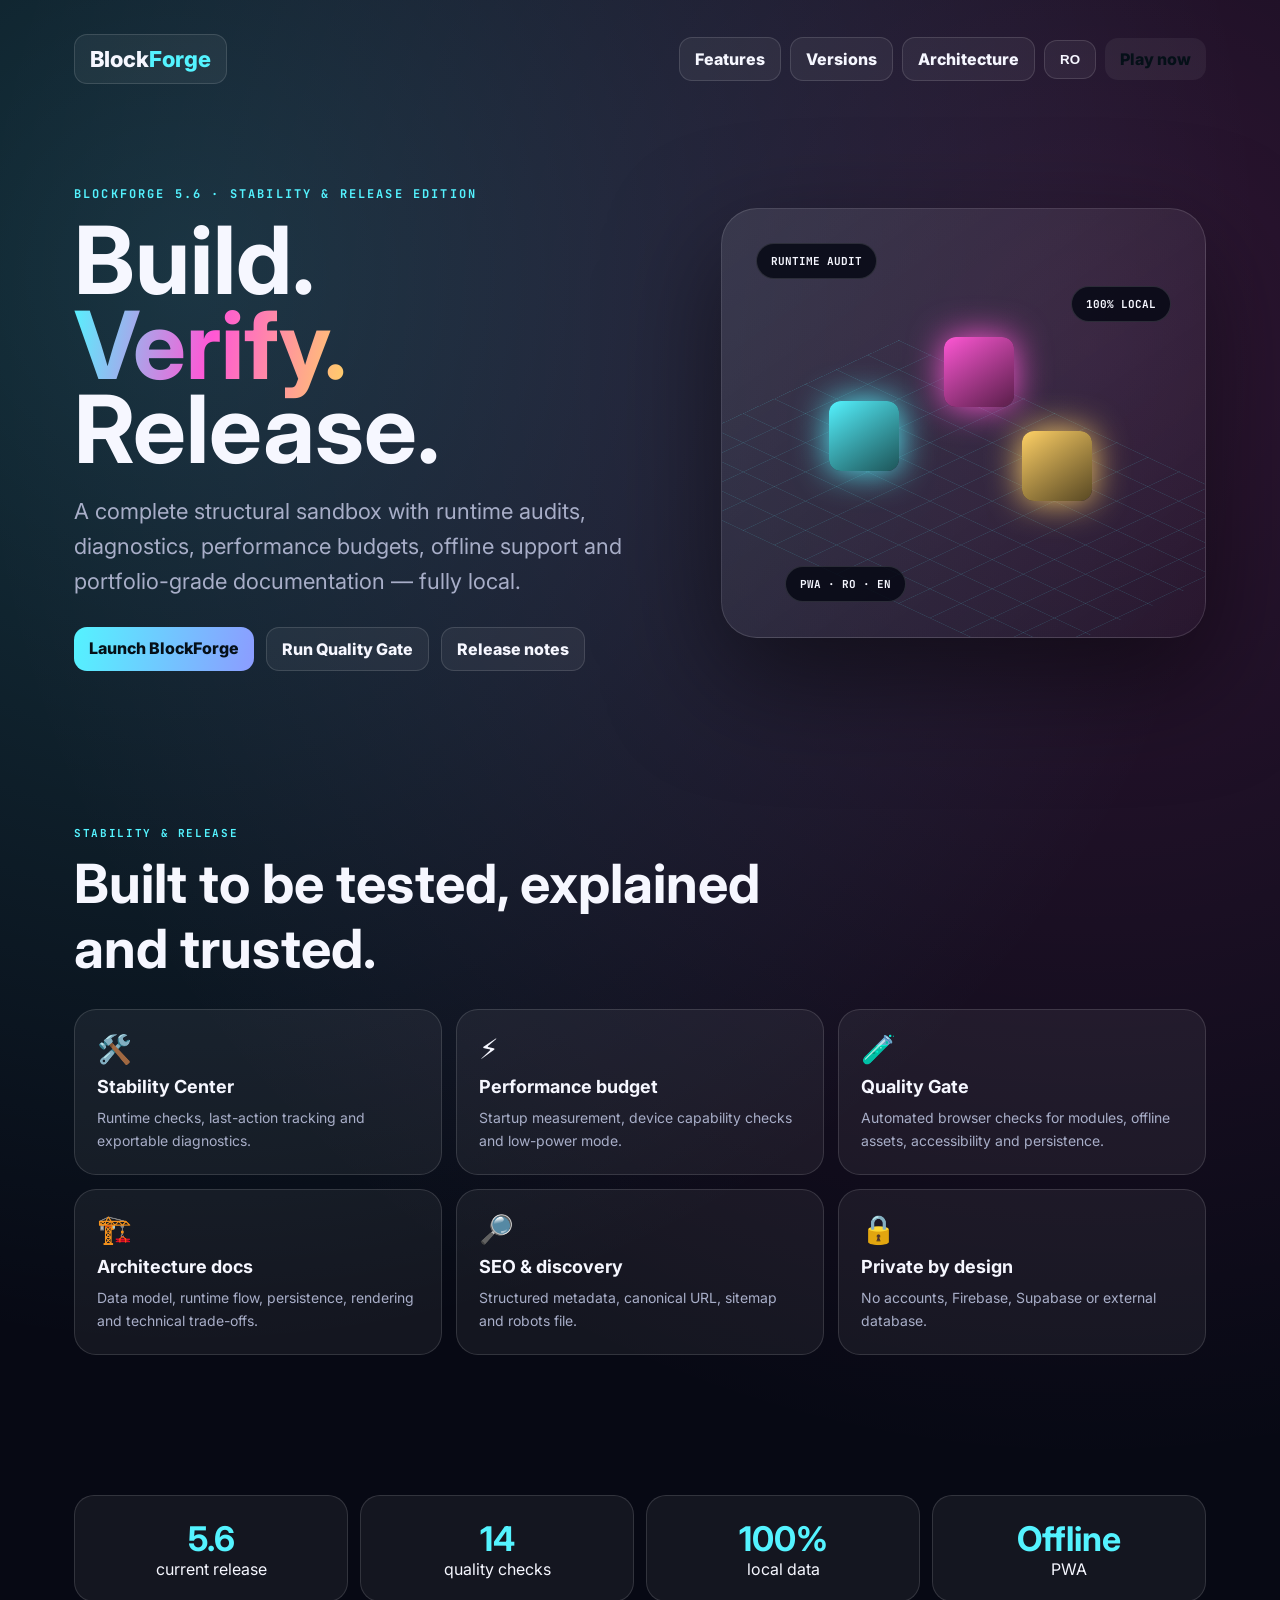
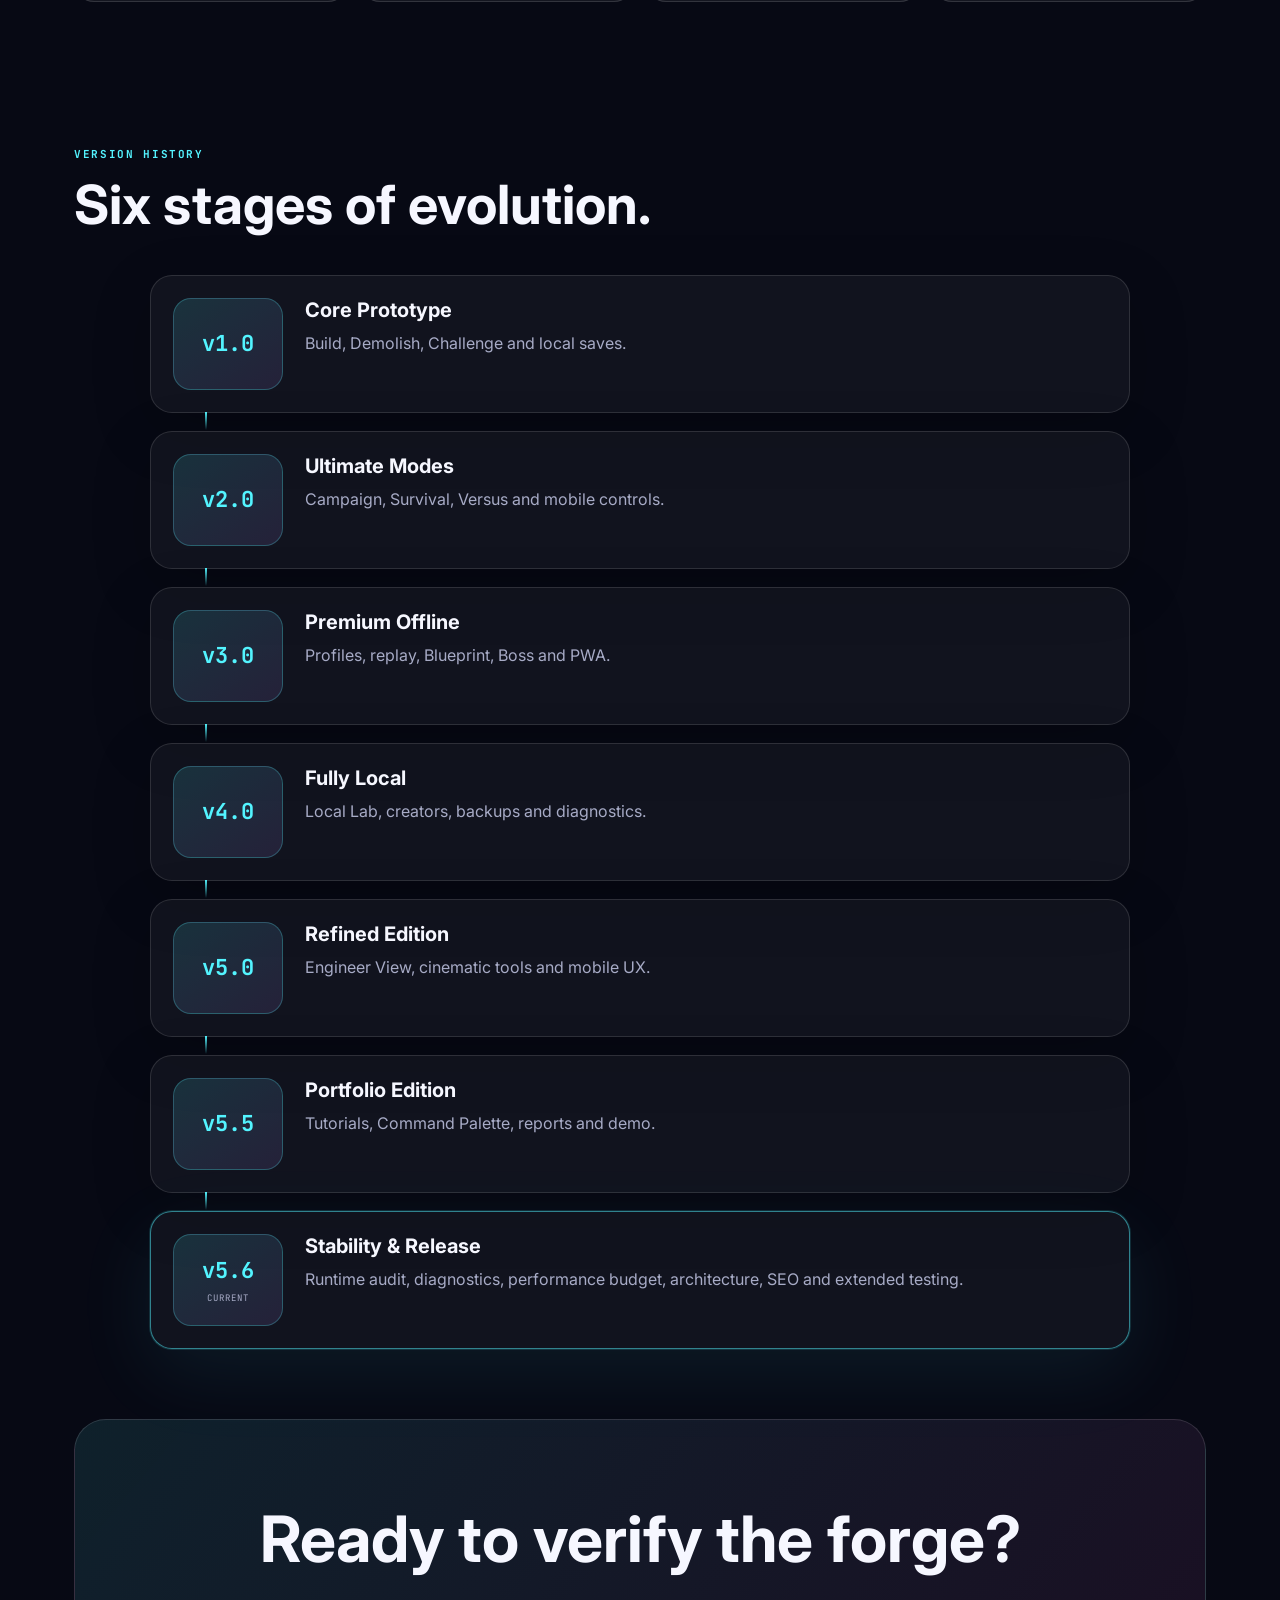
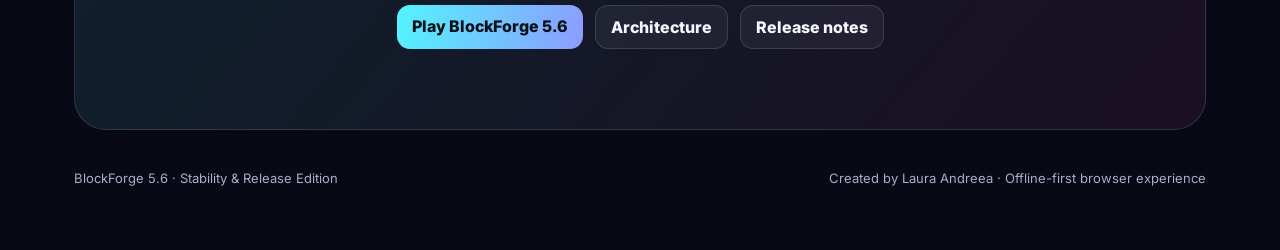
==== commit 38f6776d: "Publish BlockForge 5.6 landing and SEO metadata" ====
--- a/index.html
+++ b/index.html
@@ -1 +1 @@
-<!doctype html><html lang="en"><head><meta charset="utf-8"><meta name="viewport" content="width=device-width,initial-scale=1,viewport-fit=cover"><meta name="theme-color" content="#070914"><meta name="description" content="BlockForge 5.5 Portfolio Edition — bilingual, offline-first structural game and engineering sandbox."><title>BlockForge 5.5 — Portfolio Edition</title><link rel="manifest" href="./manifest.webmanifest"><link rel="preconnect" href="https://fonts.googleapis.com"><link rel="preconnect" href="https://fonts.gstatic.com" crossorigin><link href="https://fonts.googleapis.com/css2?family=Inter:wght@400;600;700;800;900&family=JetBrains+Mono:wght@500;700&display=swap" rel="stylesheet"><link rel="stylesheet" href="./landing.css?v=9"><link rel="stylesheet" href="./version-history.css?v=9"></head><body><main class="landing"><nav class="land-nav"><a class="brand" href="#">Block<span>Forge</span></a><div><a href="#features" data-en="Features" data-ro="Funcții">Features</a><a href="#history" data-en="Versions" data-ro="Versiuni">Versions</a><a href="./docs.html" data-en="Docs" data-ro="Documentație">Docs</a><button id="landingLang">RO</button><a class="primary" href="./play.html" data-en="Play now" data-ro="Joacă acum">Play now</a></div></nav><section class="hero"><div><p class="kicker">BLOCKFORGE 5.5 · PORTFOLIO EDITION</p><h1>Build.<br><span>Analyze.</span><br>Present.</h1><p class="lead" data-en="A complete structural sandbox with advanced physics, visual tutorials, Bridge Builder, cinematic replay, technical reports and a portfolio demo — fully local and offline-first." data-ro="Un sandbox structural complet, cu fizică avansată, tutoriale vizuale, Bridge Builder, replay cinematic, rapoarte tehnice și demo de portofoliu — complet local și offline-first.">A complete structural sandbox with advanced physics, visual tutorials, Bridge Builder, cinematic replay, technical reports and a portfolio demo — fully local and offline-first.</p><div class="hero-actions"><a class="cta primary" href="./play.html" data-en="Launch BlockForge" data-ro="Deschide BlockForge">Launch BlockForge</a><a class="cta" href="./play.html?embed=1" data-en="Watch portfolio demo" data-ro="Vezi demo-ul de portofoliu">Watch portfolio demo</a><a class="cta" href="./tests.html" data-en="Run quality tests" data-ro="Rulează testele">Run quality tests</a></div></div><div class="showcase" aria-hidden="true"><div class="show-grid"></div><i class="cube c1"></i><i class="cube c2"></i><i class="cube c3"></i><span class="badge b1">COMMAND PALETTE</span><span class="badge b2">100% LOCAL</span><span class="badge b3">RO · EN · PWA</span></div></section><section id="features"><div class="section-head"><small>PORTFOLIO EDITION</small><h2 data-en="Designed to play and present." data-ro="Creat pentru joc și prezentare.">Designed to play and present.</h2></div><div class="cards"><article class="card"><i>🎓</i><b data-en="Visual onboarding" data-ro="Onboarding vizual">Visual onboarding</b><p data-en="Guided tutorial, Continue Playing and contextual Help Center." data-ro="Tutorial ghidat, Continue Playing și Help Center contextual.">Guided tutorial, Continue Playing and contextual Help Center.</p></article><article class="card"><i>🌉</i><b>Bridge Builder</b><p data-en="Connect fixed anchors with limited structural resources." data-ro="Conectează ancore fixe cu resurse structurale limitate.">Connect fixed anchors with limited structural resources.</p></article><article class="card"><i>⌘</i><b>Command Palette</b><p data-en="Open every important action with Ctrl or Command + K." data-ro="Deschide orice acțiune importantă cu Ctrl sau Command + K.">Open every important action with Ctrl or Command + K.</p></article><article class="card"><i>📄</i><b data-en="Technical reports" data-ro="Rapoarte tehnice">Technical reports</b><p data-en="Export local HTML reports with mass, stability, score and recommendations." data-ro="Exportă rapoarte HTML locale cu masă, stabilitate, scor și recomandări.">Export local HTML reports with mass, stability, score and recommendations.</p></article><article class="card"><i>🎥</i><b data-en="Portfolio demo" data-ro="Demo portofoliu">Portfolio demo</b><p data-en="A silent automatic showcase suitable for iframe presentation." data-ro="O prezentare automată fără audio, potrivită pentru iframe.">A silent automatic showcase suitable for iframe presentation.</p></article><article class="card"><i>🛡️</i><b>Safe Update</b><p data-en="Backs up, validates and repairs local scenes before upgrades." data-ro="Creează backup, validează și repară scenele locale înainte de actualizări.">Backs up, validates and repairs local scenes before upgrades.</p></article></div></section><section><div class="metrics"><div><b>12+</b><span data-en="game modes" data-ro="moduri de joc">game modes</span></div><div><b>5.5</b><span data-en="current version" data-ro="versiune actuală">current version</span></div><div><b>100%</b><span data-en="local data" data-ro="date locale">local data</span></div><div><b>RO·EN</b><span data-en="bilingual" data-ro="bilingv">bilingual</span></div></div></section><section id="history" class="history-section"><div class="section-head"><small>VERSION HISTORY</small><h2 data-en="From prototype to portfolio edition." data-ro="De la prototip la ediție de portofoliu.">From prototype to portfolio edition.</h2></div><div class="history-grid"><article class="history-item"><div class="history-version"><b>v1.0</b></div><div class="history-copy"><h3>Core Prototype</h3><p>Build, Demolish, Challenge, gravity and local saves.</p></div></article><article class="history-item"><div class="history-version"><b>v2.0</b></div><div class="history-copy"><h3>Ultimate Modes</h3><p>Campaign, Survival, Versus, special materials and mobile controls.</p></div></article><article class="history-item"><div class="history-version"><b>v3.0</b></div><div class="history-copy"><h3>Premium Offline</h3><p>Profiles, XP, replay, Blueprint, Puzzle, Boss and PWA.</p></div></article><article class="history-item"><div class="history-version"><b>v4.0</b></div><div class="history-copy"><h3>Fully Local</h3><p>Local Lab, creators, tournaments, backups and diagnostics.</p></div></article><article class="history-item"><div class="history-version"><b>v5.0</b></div><div class="history-copy"><h3>Refined Edition</h3><p>Engineer View, advanced mobile UX, cinematic tools and quality gates.</p></div></article><article class="history-item history-current"><div class="history-version"><b>v5.5</b><small data-en="current" data-ro="actuală">current</small></div><div class="history-copy"><h3>Portfolio Edition</h3><p data-en="Tutorials, Continue Playing, Command Palette, Bridge Builder, Help Center, reports, compatibility pages and portfolio demo." data-ro="Tutoriale, Continue Playing, Command Palette, Bridge Builder, Help Center, rapoarte, pagini de compatibilitate și demo de portofoliu.">Tutorials, Continue Playing, Command Palette, Bridge Builder, Help Center, reports, compatibility pages and portfolio demo.</p></div></article></div></section><section class="final-cta"><h2 data-en="Ready to forge?" data-ro="Pregătită să construiești?">Ready to forge?</h2><div class="hero-actions" style="justify-content:center"><a class="cta primary" href="./play.html">Play BlockForge 5.5</a><a class="cta" href="./docs.html">Documentation</a><a class="cta" href="./known-issues.html">Known Issues</a></div></section><footer class="footer"><span>BlockForge 5.5 · Portfolio Edition</span><span>Created by Laura Andreea · Offline-first browser experience</span></footer></main><script>const b=document.querySelector('#landingLang');let lang=localStorage.getItem('bf.lang')||'en';function paint(){document.documentElement.lang=lang;b.textContent=lang==='en'?'RO':'EN';document.querySelectorAll('[data-en]').forEach(n=>n.textContent=n.dataset[lang])}b.onclick=()=>{lang=lang==='en'?'ro':'en';localStorage.setItem('bf.lang',lang);paint()};paint();if('serviceWorker'in navigator)navigator.serviceWorker.register('./sw.js');</script></body></html>+<!doctype html><html lang="en"><head><meta charset="utf-8"><meta name="viewport" content="width=device-width,initial-scale=1,viewport-fit=cover"><meta name="theme-color" content="#070914"><meta name="description" content="BlockForge 5.6 Stability & Release Edition — bilingual, offline-first structural game and engineering sandbox."><meta property="og:type" content="website"><meta property="og:title" content="BlockForge 5.6 — Stability & Release Edition"><meta property="og:description" content="Build, analyze and demolish structures in a fully local browser game with diagnostics and offline support."><meta property="og:url" content="https://laurandreea10.github.io/BlockForge-CodePen-Challenge-Blocks/"><meta name="twitter:card" content="summary"><link rel="canonical" href="https://laurandreea10.github.io/BlockForge-CodePen-Challenge-Blocks/"><title>BlockForge 5.6 — Stability & Release Edition</title><link rel="manifest" href="./manifest.webmanifest"><link rel="preconnect" href="https://fonts.googleapis.com"><link rel="preconnect" href="https://fonts.gstatic.com" crossorigin><link href="https://fonts.googleapis.com/css2?family=Inter:wght@400;600;700;800;900&family=JetBrains+Mono:wght@500;700&display=swap" rel="stylesheet"><link rel="stylesheet" href="./landing.css?v=10"><link rel="stylesheet" href="./version-history.css?v=10"><script type="application/ld+json">{"@context":"https://schema.org","@type":"SoftwareApplication","name":"BlockForge 5.6","applicationCategory":"GameApplication","operatingSystem":"Web","description":"Offline-first structural building and demolition game.","author":{"@type":"Person","name":"Laura Andreea"}}</script></head><body><main class="landing"><nav class="land-nav"><a class="brand" href="#">Block<span>Forge</span></a><div><a href="#features" data-en="Features" data-ro="Funcții">Features</a><a href="#history" data-en="Versions" data-ro="Versiuni">Versions</a><a href="./architecture.html" data-en="Architecture" data-ro="Arhitectură">Architecture</a><button id="landingLang">RO</button><a class="primary" href="./play.html" data-en="Play now" data-ro="Joacă acum">Play now</a></div></nav><section class="hero"><div><p class="kicker">BLOCKFORGE 5.6 · STABILITY & RELEASE EDITION</p><h1>Build.<br><span>Verify.</span><br>Release.</h1><p class="lead" data-en="A complete structural sandbox with runtime audits, diagnostics, performance budgets, offline support and portfolio-grade documentation — fully local." data-ro="Un sandbox structural complet, cu audit runtime, diagnostic, buget de performanță, suport offline și documentație de portofoliu — complet local.">A complete structural sandbox with runtime audits, diagnostics, performance budgets, offline support and portfolio-grade documentation — fully local.</p><div class="hero-actions"><a class="cta primary" href="./play.html" data-en="Launch BlockForge" data-ro="Deschide BlockForge">Launch BlockForge</a><a class="cta" href="./tests.html" data-en="Run Quality Gate" data-ro="Rulează Quality Gate">Run Quality Gate</a><a class="cta" href="./release-notes.html">Release notes</a></div></div><div class="showcase" aria-hidden="true"><div class="show-grid"></div><i class="cube c1"></i><i class="cube c2"></i><i class="cube c3"></i><span class="badge b1">RUNTIME AUDIT</span><span class="badge b2">100% LOCAL</span><span class="badge b3">PWA · RO · EN</span></div></section><section id="features"><div class="section-head"><small>STABILITY & RELEASE</small><h2 data-en="Built to be tested, explained and trusted." data-ro="Creat pentru a fi testat, explicat și de încredere.">Built to be tested, explained and trusted.</h2></div><div class="cards"><article class="card"><i>🛠️</i><b data-en="Stability Center" data-ro="Centru de stabilitate">Stability Center</b><p data-en="Runtime checks, last-action tracking and exportable diagnostics." data-ro="Verificări runtime, ultima acțiune și diagnostic exportabil.">Runtime checks, last-action tracking and exportable diagnostics.</p></article><article class="card"><i>⚡</i><b data-en="Performance budget" data-ro="Buget de performanță">Performance budget</b><p data-en="Startup measurement, device capability checks and low-power mode." data-ro="Măsurarea pornirii, verificarea dispozitivului și mod economic.">Startup measurement, device capability checks and low-power mode.</p></article><article class="card"><i>🧪</i><b>Quality Gate</b><p data-en="Automated browser checks for modules, offline assets, accessibility and persistence." data-ro="Verificări automate pentru module, offline, accesibilitate și persistență.">Automated browser checks for modules, offline assets, accessibility and persistence.</p></article><article class="card"><i>🏗️</i><b data-en="Architecture docs" data-ro="Documentație arhitectură">Architecture docs</b><p data-en="Data model, runtime flow, persistence, rendering and technical trade-offs." data-ro="Model de date, flux runtime, persistență, randare și compromisuri tehnice.">Data model, runtime flow, persistence, rendering and technical trade-offs.</p></article><article class="card"><i>🔎</i><b>SEO & discovery</b><p data-en="Structured metadata, canonical URL, sitemap and robots file." data-ro="Metadate structurate, URL canonic, sitemap și robots.">Structured metadata, canonical URL, sitemap and robots file.</p></article><article class="card"><i>🔒</i><b data-en="Private by design" data-ro="Privat prin design">Private by design</b><p data-en="No accounts, Firebase, Supabase or external database." data-ro="Fără conturi, Firebase, Supabase sau baze de date externe.">No accounts, Firebase, Supabase or external database.</p></article></div></section><section><div class="metrics"><div><b>5.6</b><span data-en="current release" data-ro="versiune actuală">current release</span></div><div><b>14</b><span data-en="quality checks" data-ro="verificări calitate">quality checks</span></div><div><b>100%</b><span data-en="local data" data-ro="date locale">local data</span></div><div><b>Offline</b><span>PWA</span></div></div></section><section id="history" class="history-section"><div class="section-head"><small>VERSION HISTORY</small><h2 data-en="Six stages of evolution." data-ro="Șase etape de evoluție.">Six stages of evolution.</h2></div><div class="history-grid"><article class="history-item"><div class="history-version"><b>v1.0</b></div><div class="history-copy"><h3>Core Prototype</h3><p>Build, Demolish, Challenge and local saves.</p></div></article><article class="history-item"><div class="history-version"><b>v2.0</b></div><div class="history-copy"><h3>Ultimate Modes</h3><p>Campaign, Survival, Versus and mobile controls.</p></div></article><article class="history-item"><div class="history-version"><b>v3.0</b></div><div class="history-copy"><h3>Premium Offline</h3><p>Profiles, replay, Blueprint, Boss and PWA.</p></div></article><article class="history-item"><div class="history-version"><b>v4.0</b></div><div class="history-copy"><h3>Fully Local</h3><p>Local Lab, creators, backups and diagnostics.</p></div></article><article class="history-item"><div class="history-version"><b>v5.0</b></div><div class="history-copy"><h3>Refined Edition</h3><p>Engineer View, cinematic tools and mobile UX.</p></div></article><article class="history-item"><div class="history-version"><b>v5.5</b></div><div class="history-copy"><h3>Portfolio Edition</h3><p>Tutorials, Command Palette, reports and demo.</p></div></article><article class="history-item history-current"><div class="history-version"><b>v5.6</b><small data-en="current" data-ro="actuală">current</small></div><div class="history-copy"><h3>Stability & Release</h3><p data-en="Runtime audit, diagnostics, performance budget, architecture, SEO and extended testing." data-ro="Audit runtime, diagnostic, buget de performanță, arhitectură, SEO și testare extinsă.">Runtime audit, diagnostics, performance budget, architecture, SEO and extended testing.</p></div></article></div></section><section class="final-cta"><h2 data-en="Ready to verify the forge?" data-ro="Pregătită să verifici atelierul?">Ready to verify the forge?</h2><div class="hero-actions" style="justify-content:center"><a class="cta primary" href="./play.html">Play BlockForge 5.6</a><a class="cta" href="./architecture.html">Architecture</a><a class="cta" href="./release-notes.html">Release notes</a></div></section><footer class="footer"><span>BlockForge 5.6 · Stability & Release Edition</span><span>Created by Laura Andreea · Offline-first browser experience</span></footer></main><script>const b=document.querySelector('#landingLang');let lang=localStorage.getItem('bf.lang')||'en';function paint(){document.documentElement.lang=lang;b.textContent=lang==='en'?'RO':'EN';document.querySelectorAll('[data-en]').forEach(n=>n.textContent=n.dataset[lang])}b.onclick=()=>{lang=lang==='en'?'ro':'en';localStorage.setItem('bf.lang',lang);paint()};paint();if('serviceWorker'in navigator)navigator.serviceWorker.register('./sw.js');</script></body></html>
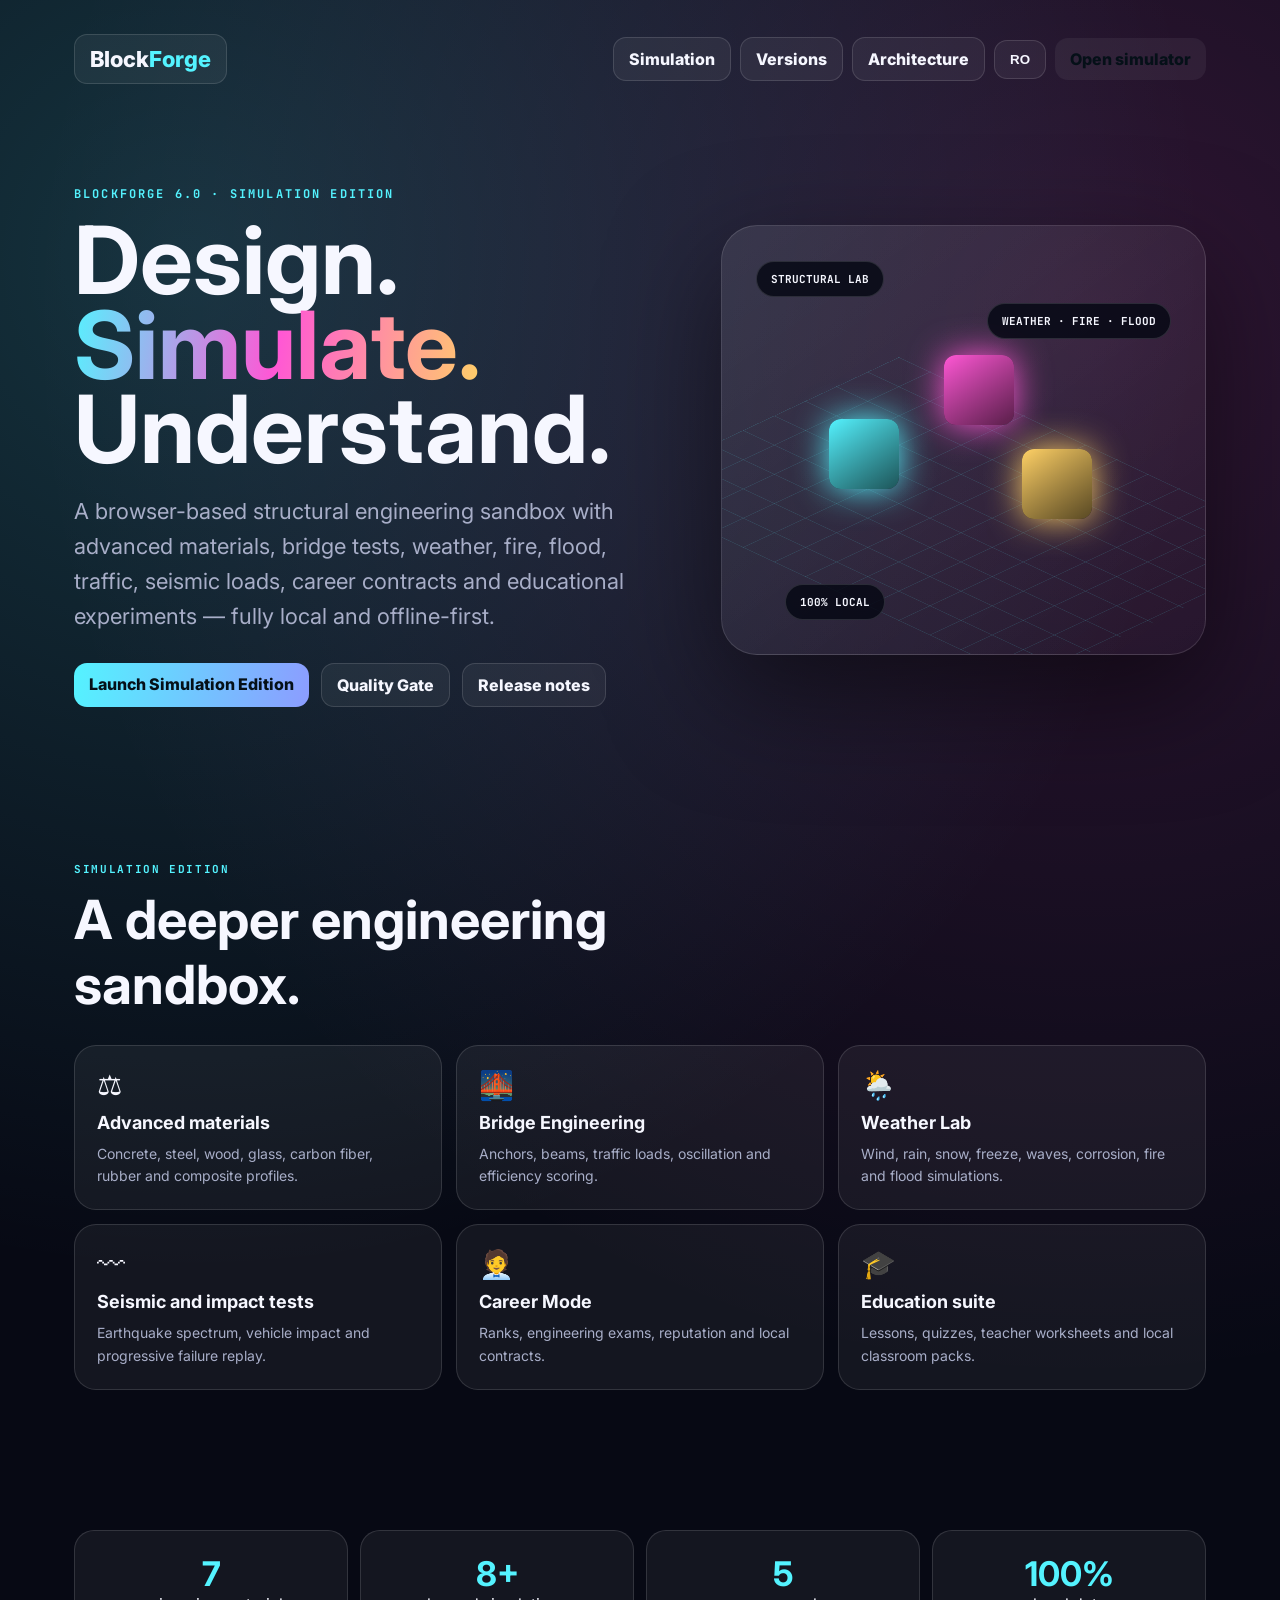
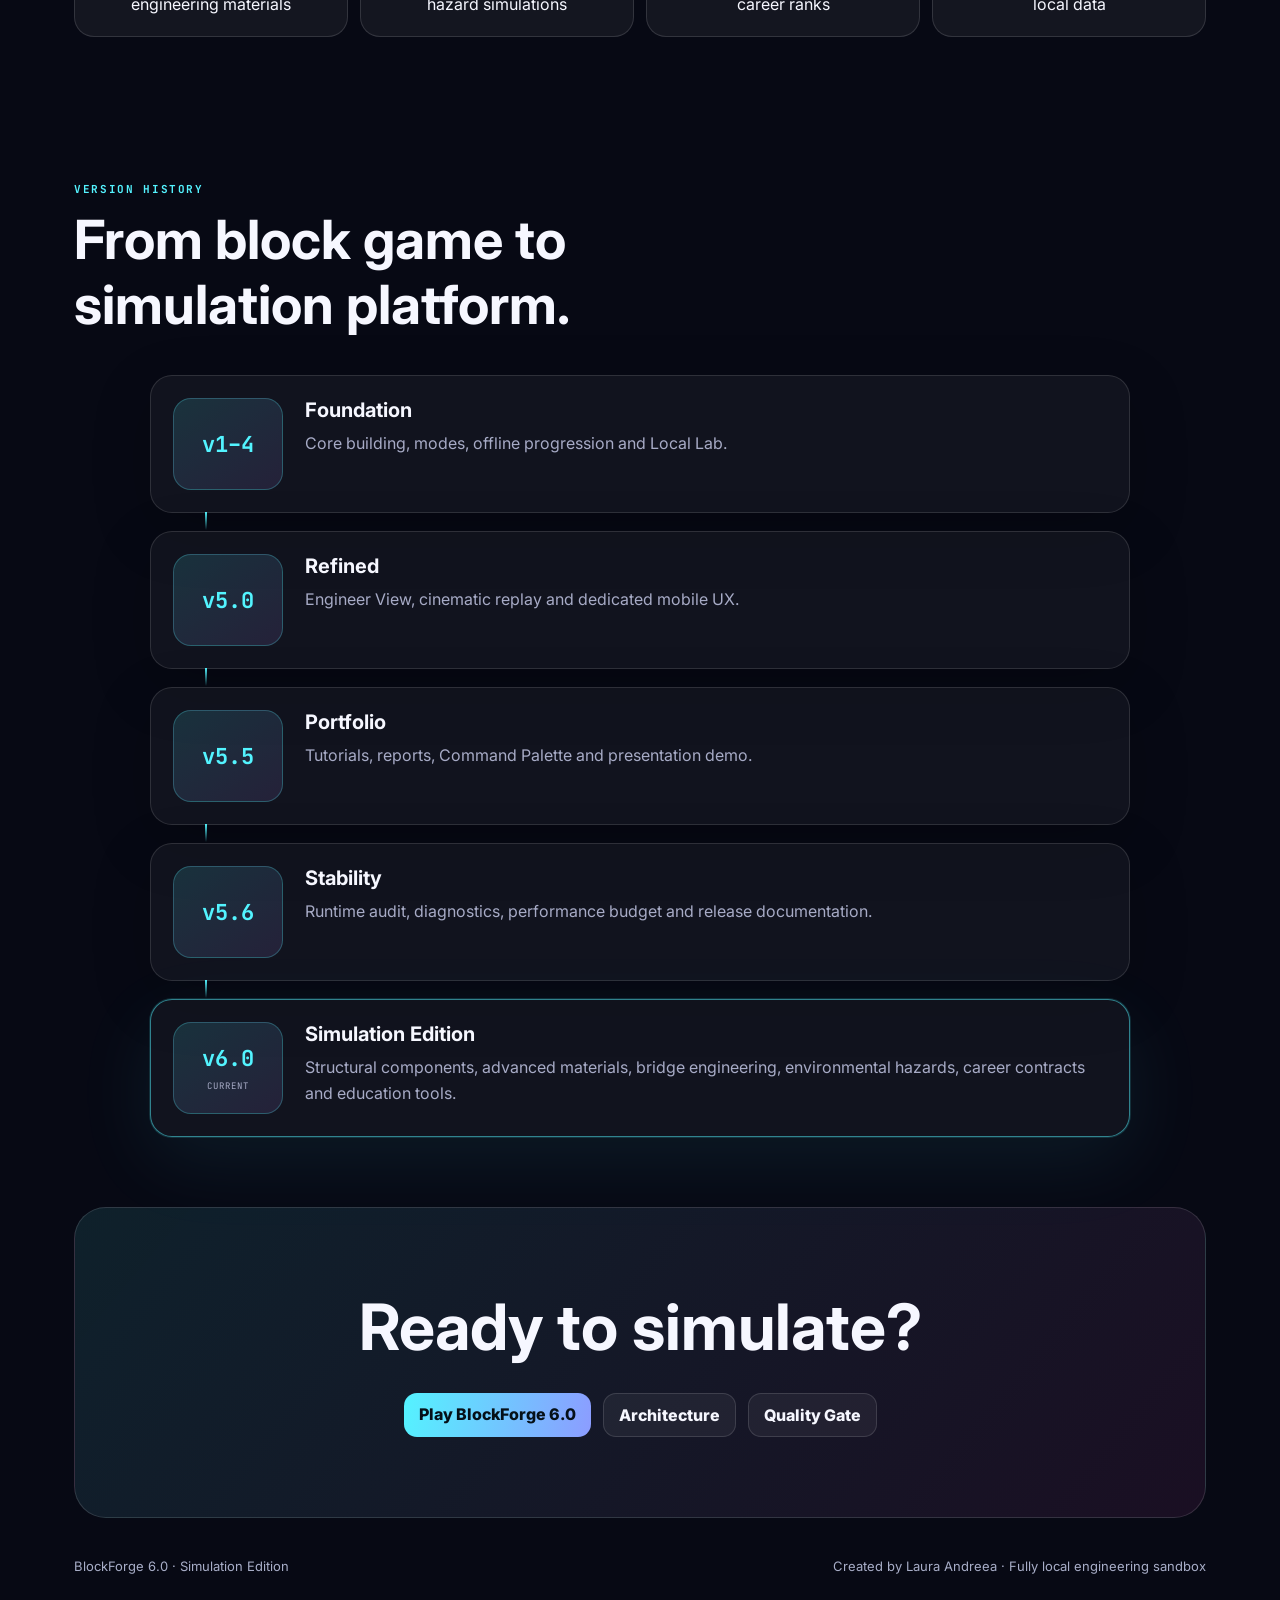
==== commit 4387ba75: "Publish BlockForge 6.0 Simulation Edition landing page" ====
--- a/index.html
+++ b/index.html
@@ -1 +1 @@
-<!doctype html><html lang="en"><head><meta charset="utf-8"><meta name="viewport" content="width=device-width,initial-scale=1,viewport-fit=cover"><meta name="theme-color" content="#070914"><meta name="description" content="BlockForge 5.6 Stability & Release Edition — bilingual, offline-first structural game and engineering sandbox."><meta property="og:type" content="website"><meta property="og:title" content="BlockForge 5.6 — Stability & Release Edition"><meta property="og:description" content="Build, analyze and demolish structures in a fully local browser game with diagnostics and offline support."><meta property="og:url" content="https://laurandreea10.github.io/BlockForge-CodePen-Challenge-Blocks/"><meta name="twitter:card" content="summary"><link rel="canonical" href="https://laurandreea10.github.io/BlockForge-CodePen-Challenge-Blocks/"><title>BlockForge 5.6 — Stability & Release Edition</title><link rel="manifest" href="./manifest.webmanifest"><link rel="preconnect" href="https://fonts.googleapis.com"><link rel="preconnect" href="https://fonts.gstatic.com" crossorigin><link href="https://fonts.googleapis.com/css2?family=Inter:wght@400;600;700;800;900&family=JetBrains+Mono:wght@500;700&display=swap" rel="stylesheet"><link rel="stylesheet" href="./landing.css?v=10"><link rel="stylesheet" href="./version-history.css?v=10"><script type="application/ld+json">{"@context":"https://schema.org","@type":"SoftwareApplication","name":"BlockForge 5.6","applicationCategory":"GameApplication","operatingSystem":"Web","description":"Offline-first structural building and demolition game.","author":{"@type":"Person","name":"Laura Andreea"}}</script></head><body><main class="landing"><nav class="land-nav"><a class="brand" href="#">Block<span>Forge</span></a><div><a href="#features" data-en="Features" data-ro="Funcții">Features</a><a href="#history" data-en="Versions" data-ro="Versiuni">Versions</a><a href="./architecture.html" data-en="Architecture" data-ro="Arhitectură">Architecture</a><button id="landingLang">RO</button><a class="primary" href="./play.html" data-en="Play now" data-ro="Joacă acum">Play now</a></div></nav><section class="hero"><div><p class="kicker">BLOCKFORGE 5.6 · STABILITY & RELEASE EDITION</p><h1>Build.<br><span>Verify.</span><br>Release.</h1><p class="lead" data-en="A complete structural sandbox with runtime audits, diagnostics, performance budgets, offline support and portfolio-grade documentation — fully local." data-ro="Un sandbox structural complet, cu audit runtime, diagnostic, buget de performanță, suport offline și documentație de portofoliu — complet local.">A complete structural sandbox with runtime audits, diagnostics, performance budgets, offline support and portfolio-grade documentation — fully local.</p><div class="hero-actions"><a class="cta primary" href="./play.html" data-en="Launch BlockForge" data-ro="Deschide BlockForge">Launch BlockForge</a><a class="cta" href="./tests.html" data-en="Run Quality Gate" data-ro="Rulează Quality Gate">Run Quality Gate</a><a class="cta" href="./release-notes.html">Release notes</a></div></div><div class="showcase" aria-hidden="true"><div class="show-grid"></div><i class="cube c1"></i><i class="cube c2"></i><i class="cube c3"></i><span class="badge b1">RUNTIME AUDIT</span><span class="badge b2">100% LOCAL</span><span class="badge b3">PWA · RO · EN</span></div></section><section id="features"><div class="section-head"><small>STABILITY & RELEASE</small><h2 data-en="Built to be tested, explained and trusted." data-ro="Creat pentru a fi testat, explicat și de încredere.">Built to be tested, explained and trusted.</h2></div><div class="cards"><article class="card"><i>🛠️</i><b data-en="Stability Center" data-ro="Centru de stabilitate">Stability Center</b><p data-en="Runtime checks, last-action tracking and exportable diagnostics." data-ro="Verificări runtime, ultima acțiune și diagnostic exportabil.">Runtime checks, last-action tracking and exportable diagnostics.</p></article><article class="card"><i>⚡</i><b data-en="Performance budget" data-ro="Buget de performanță">Performance budget</b><p data-en="Startup measurement, device capability checks and low-power mode." data-ro="Măsurarea pornirii, verificarea dispozitivului și mod economic.">Startup measurement, device capability checks and low-power mode.</p></article><article class="card"><i>🧪</i><b>Quality Gate</b><p data-en="Automated browser checks for modules, offline assets, accessibility and persistence." data-ro="Verificări automate pentru module, offline, accesibilitate și persistență.">Automated browser checks for modules, offline assets, accessibility and persistence.</p></article><article class="card"><i>🏗️</i><b data-en="Architecture docs" data-ro="Documentație arhitectură">Architecture docs</b><p data-en="Data model, runtime flow, persistence, rendering and technical trade-offs." data-ro="Model de date, flux runtime, persistență, randare și compromisuri tehnice.">Data model, runtime flow, persistence, rendering and technical trade-offs.</p></article><article class="card"><i>🔎</i><b>SEO & discovery</b><p data-en="Structured metadata, canonical URL, sitemap and robots file." data-ro="Metadate structurate, URL canonic, sitemap și robots.">Structured metadata, canonical URL, sitemap and robots file.</p></article><article class="card"><i>🔒</i><b data-en="Private by design" data-ro="Privat prin design">Private by design</b><p data-en="No accounts, Firebase, Supabase or external database." data-ro="Fără conturi, Firebase, Supabase sau baze de date externe.">No accounts, Firebase, Supabase or external database.</p></article></div></section><section><div class="metrics"><div><b>5.6</b><span data-en="current release" data-ro="versiune actuală">current release</span></div><div><b>14</b><span data-en="quality checks" data-ro="verificări calitate">quality checks</span></div><div><b>100%</b><span data-en="local data" data-ro="date locale">local data</span></div><div><b>Offline</b><span>PWA</span></div></div></section><section id="history" class="history-section"><div class="section-head"><small>VERSION HISTORY</small><h2 data-en="Six stages of evolution." data-ro="Șase etape de evoluție.">Six stages of evolution.</h2></div><div class="history-grid"><article class="history-item"><div class="history-version"><b>v1.0</b></div><div class="history-copy"><h3>Core Prototype</h3><p>Build, Demolish, Challenge and local saves.</p></div></article><article class="history-item"><div class="history-version"><b>v2.0</b></div><div class="history-copy"><h3>Ultimate Modes</h3><p>Campaign, Survival, Versus and mobile controls.</p></div></article><article class="history-item"><div class="history-version"><b>v3.0</b></div><div class="history-copy"><h3>Premium Offline</h3><p>Profiles, replay, Blueprint, Boss and PWA.</p></div></article><article class="history-item"><div class="history-version"><b>v4.0</b></div><div class="history-copy"><h3>Fully Local</h3><p>Local Lab, creators, backups and diagnostics.</p></div></article><article class="history-item"><div class="history-version"><b>v5.0</b></div><div class="history-copy"><h3>Refined Edition</h3><p>Engineer View, cinematic tools and mobile UX.</p></div></article><article class="history-item"><div class="history-version"><b>v5.5</b></div><div class="history-copy"><h3>Portfolio Edition</h3><p>Tutorials, Command Palette, reports and demo.</p></div></article><article class="history-item history-current"><div class="history-version"><b>v5.6</b><small data-en="current" data-ro="actuală">current</small></div><div class="history-copy"><h3>Stability & Release</h3><p data-en="Runtime audit, diagnostics, performance budget, architecture, SEO and extended testing." data-ro="Audit runtime, diagnostic, buget de performanță, arhitectură, SEO și testare extinsă.">Runtime audit, diagnostics, performance budget, architecture, SEO and extended testing.</p></div></article></div></section><section class="final-cta"><h2 data-en="Ready to verify the forge?" data-ro="Pregătită să verifici atelierul?">Ready to verify the forge?</h2><div class="hero-actions" style="justify-content:center"><a class="cta primary" href="./play.html">Play BlockForge 5.6</a><a class="cta" href="./architecture.html">Architecture</a><a class="cta" href="./release-notes.html">Release notes</a></div></section><footer class="footer"><span>BlockForge 5.6 · Stability & Release Edition</span><span>Created by Laura Andreea · Offline-first browser experience</span></footer></main><script>const b=document.querySelector('#landingLang');let lang=localStorage.getItem('bf.lang')||'en';function paint(){document.documentElement.lang=lang;b.textContent=lang==='en'?'RO':'EN';document.querySelectorAll('[data-en]').forEach(n=>n.textContent=n.dataset[lang])}b.onclick=()=>{lang=lang==='en'?'ro':'en';localStorage.setItem('bf.lang',lang);paint()};paint();if('serviceWorker'in navigator)navigator.serviceWorker.register('./sw.js');</script></body></html>+<!doctype html><html lang="en"><head><meta charset="utf-8"><meta name="viewport" content="width=device-width,initial-scale=1,viewport-fit=cover"><meta name="theme-color" content="#070914"><meta name="description" content="BlockForge 6.0 Simulation Edition — local structural engineering, weather and hazard simulation sandbox."><meta property="og:type" content="website"><meta property="og:title" content="BlockForge 6.0 — Simulation Edition"><meta property="og:description" content="Design bridges and towers, test advanced materials, weather, fire, floods, traffic and seismic loads — fully local."><meta property="og:url" content="https://laurandreea10.github.io/BlockForge-CodePen-Challenge-Blocks/"><link rel="canonical" href="https://laurandreea10.github.io/BlockForge-CodePen-Challenge-Blocks/"><title>BlockForge 6.0 — Simulation Edition</title><link rel="manifest" href="./manifest.webmanifest"><link rel="preconnect" href="https://fonts.googleapis.com"><link rel="preconnect" href="https://fonts.gstatic.com" crossorigin><link href="https://fonts.googleapis.com/css2?family=Inter:wght@400;600;700;800;900&family=JetBrains+Mono:wght@500;700&display=swap" rel="stylesheet"><link rel="stylesheet" href="./landing.css?v=11"><link rel="stylesheet" href="./version-history.css?v=11"><script type="application/ld+json">{"@context":"https://schema.org","@type":"SoftwareApplication","name":"BlockForge 6.0","applicationCategory":"EducationalApplication","operatingSystem":"Web","description":"Offline-first structural engineering and hazard simulation game.","author":{"@type":"Person","name":"Laura Andreea"}}</script></head><body><main class="landing"><nav class="land-nav"><a class="brand" href="#">Block<span>Forge</span></a><div><a href="#features" data-en="Simulation" data-ro="Simulare">Simulation</a><a href="#history" data-en="Versions" data-ro="Versiuni">Versions</a><a href="./architecture.html" data-en="Architecture" data-ro="Arhitectură">Architecture</a><button id="landingLang">RO</button><a class="primary" href="./play.html" data-en="Open simulator" data-ro="Deschide simulatorul">Open simulator</a></div></nav><section class="hero"><div><p class="kicker">BLOCKFORGE 6.0 · SIMULATION EDITION</p><h1>Design.<br><span>Simulate.</span><br>Understand.</h1><p class="lead" data-en="A browser-based structural engineering sandbox with advanced materials, bridge tests, weather, fire, flood, traffic, seismic loads, career contracts and educational experiments — fully local and offline-first." data-ro="Un sandbox de inginerie structurală în browser, cu materiale avansate, teste pentru poduri, vreme, foc, inundații, trafic, sarcini seismice, carieră, contracte și experimente educaționale — complet local și offline-first.">A browser-based structural engineering sandbox with advanced materials, bridge tests, weather, fire, flood, traffic, seismic loads, career contracts and educational experiments — fully local and offline-first.</p><div class="hero-actions"><a class="cta primary" href="./play.html" data-en="Launch Simulation Edition" data-ro="Deschide Simulation Edition">Launch Simulation Edition</a><a class="cta" href="./tests.html">Quality Gate</a><a class="cta" href="./release-notes.html">Release notes</a></div></div><div class="showcase" aria-hidden="true"><div class="show-grid"></div><i class="cube c1"></i><i class="cube c2"></i><i class="cube c3"></i><span class="badge b1">STRUCTURAL LAB</span><span class="badge b2">WEATHER · FIRE · FLOOD</span><span class="badge b3">100% LOCAL</span></div></section><section id="features"><div class="section-head"><small>SIMULATION EDITION</small><h2 data-en="A deeper engineering sandbox." data-ro="Un sandbox inginereasc mai profund.">A deeper engineering sandbox.</h2></div><div class="cards"><article class="card"><i>⚖️</i><b data-en="Advanced materials" data-ro="Materiale avansate">Advanced materials</b><p data-en="Concrete, steel, wood, glass, carbon fiber, rubber and composite profiles." data-ro="Beton, oțel, lemn, sticlă, fibră de carbon, cauciuc și materiale compozite.">Concrete, steel, wood, glass, carbon fiber, rubber and composite profiles.</p></article><article class="card"><i>🌉</i><b>Bridge Engineering</b><p data-en="Anchors, beams, traffic loads, oscillation and efficiency scoring." data-ro="Ancore, grinzi, sarcini de trafic, oscilații și scor de eficiență.">Anchors, beams, traffic loads, oscillation and efficiency scoring.</p></article><article class="card"><i>🌦️</i><b>Weather Lab</b><p data-en="Wind, rain, snow, freeze, waves, corrosion, fire and flood simulations." data-ro="Simulări de vânt, ploaie, zăpadă, îngheț, valuri, coroziune, foc și inundații.">Wind, rain, snow, freeze, waves, corrosion, fire and flood simulations.</p></article><article class="card"><i>〰</i><b data-en="Seismic and impact tests" data-ro="Teste seismice și impact">Seismic and impact tests</b><p data-en="Earthquake spectrum, vehicle impact and progressive failure replay." data-ro="Spectru seismic, impact cu vehicule și replay al cedării progresive.">Earthquake spectrum, vehicle impact and progressive failure replay.</p></article><article class="card"><i>🧑‍💼</i><b>Career Mode</b><p data-en="Ranks, engineering exams, reputation and local contracts." data-ro="Ranguri, examene inginerești, reputație și contracte locale.">Ranks, engineering exams, reputation and local contracts.</p></article><article class="card"><i>🎓</i><b data-en="Education suite" data-ro="Suită educațională">Education suite</b><p data-en="Lessons, quizzes, teacher worksheets and local classroom packs." data-ro="Lecții, quiz-uri, fișe pentru profesori și pachete locale pentru clasă.">Lessons, quizzes, teacher worksheets and local classroom packs.</p></article></div></section><section><div class="metrics"><div><b>7</b><span data-en="engineering materials" data-ro="materiale inginerești">engineering materials</span></div><div><b>8+</b><span data-en="hazard simulations" data-ro="simulări hazard">hazard simulations</span></div><div><b>5</b><span data-en="career ranks" data-ro="ranguri carieră">career ranks</span></div><div><b>100%</b><span data-en="local data" data-ro="date locale">local data</span></div></div></section><section id="history" class="history-section"><div class="section-head"><small>VERSION HISTORY</small><h2 data-en="From block game to simulation platform." data-ro="De la joc cu blocuri la platformă de simulare.">From block game to simulation platform.</h2></div><div class="history-grid"><article class="history-item"><div class="history-version"><b>v1–4</b></div><div class="history-copy"><h3>Foundation</h3><p>Core building, modes, offline progression and Local Lab.</p></div></article><article class="history-item"><div class="history-version"><b>v5.0</b></div><div class="history-copy"><h3>Refined</h3><p>Engineer View, cinematic replay and dedicated mobile UX.</p></div></article><article class="history-item"><div class="history-version"><b>v5.5</b></div><div class="history-copy"><h3>Portfolio</h3><p>Tutorials, reports, Command Palette and presentation demo.</p></div></article><article class="history-item"><div class="history-version"><b>v5.6</b></div><div class="history-copy"><h3>Stability</h3><p>Runtime audit, diagnostics, performance budget and release documentation.</p></div></article><article class="history-item history-current"><div class="history-version"><b>v6.0</b><small data-en="current" data-ro="actuală">current</small></div><div class="history-copy"><h3>Simulation Edition</h3><p data-en="Structural components, advanced materials, bridge engineering, environmental hazards, career contracts and education tools." data-ro="Componente structurale, materiale avansate, ingineria podurilor, pericole de mediu, contracte de carieră și instrumente educaționale.">Structural components, advanced materials, bridge engineering, environmental hazards, career contracts and education tools.</p></div></article></div></section><section class="final-cta"><h2 data-en="Ready to simulate?" data-ro="Pregătită să simulezi?">Ready to simulate?</h2><div class="hero-actions" style="justify-content:center"><a class="cta primary" href="./play.html">Play BlockForge 6.0</a><a class="cta" href="./architecture.html">Architecture</a><a class="cta" href="./tests.html">Quality Gate</a></div></section><footer class="footer"><span>BlockForge 6.0 · Simulation Edition</span><span>Created by Laura Andreea · Fully local engineering sandbox</span></footer></main><script>const b=document.querySelector('#landingLang');let lang=localStorage.getItem('bf.lang')||'en';function paint(){document.documentElement.lang=lang;b.textContent=lang==='en'?'RO':'EN';document.querySelectorAll('[data-en]').forEach(n=>n.textContent=n.dataset[lang])}b.onclick=()=>{lang=lang==='en'?'ro':'en';localStorage.setItem('bf.lang',lang);paint()};paint();if('serviceWorker'in navigator)navigator.serviceWorker.register('./sw.js');</script></body></html>
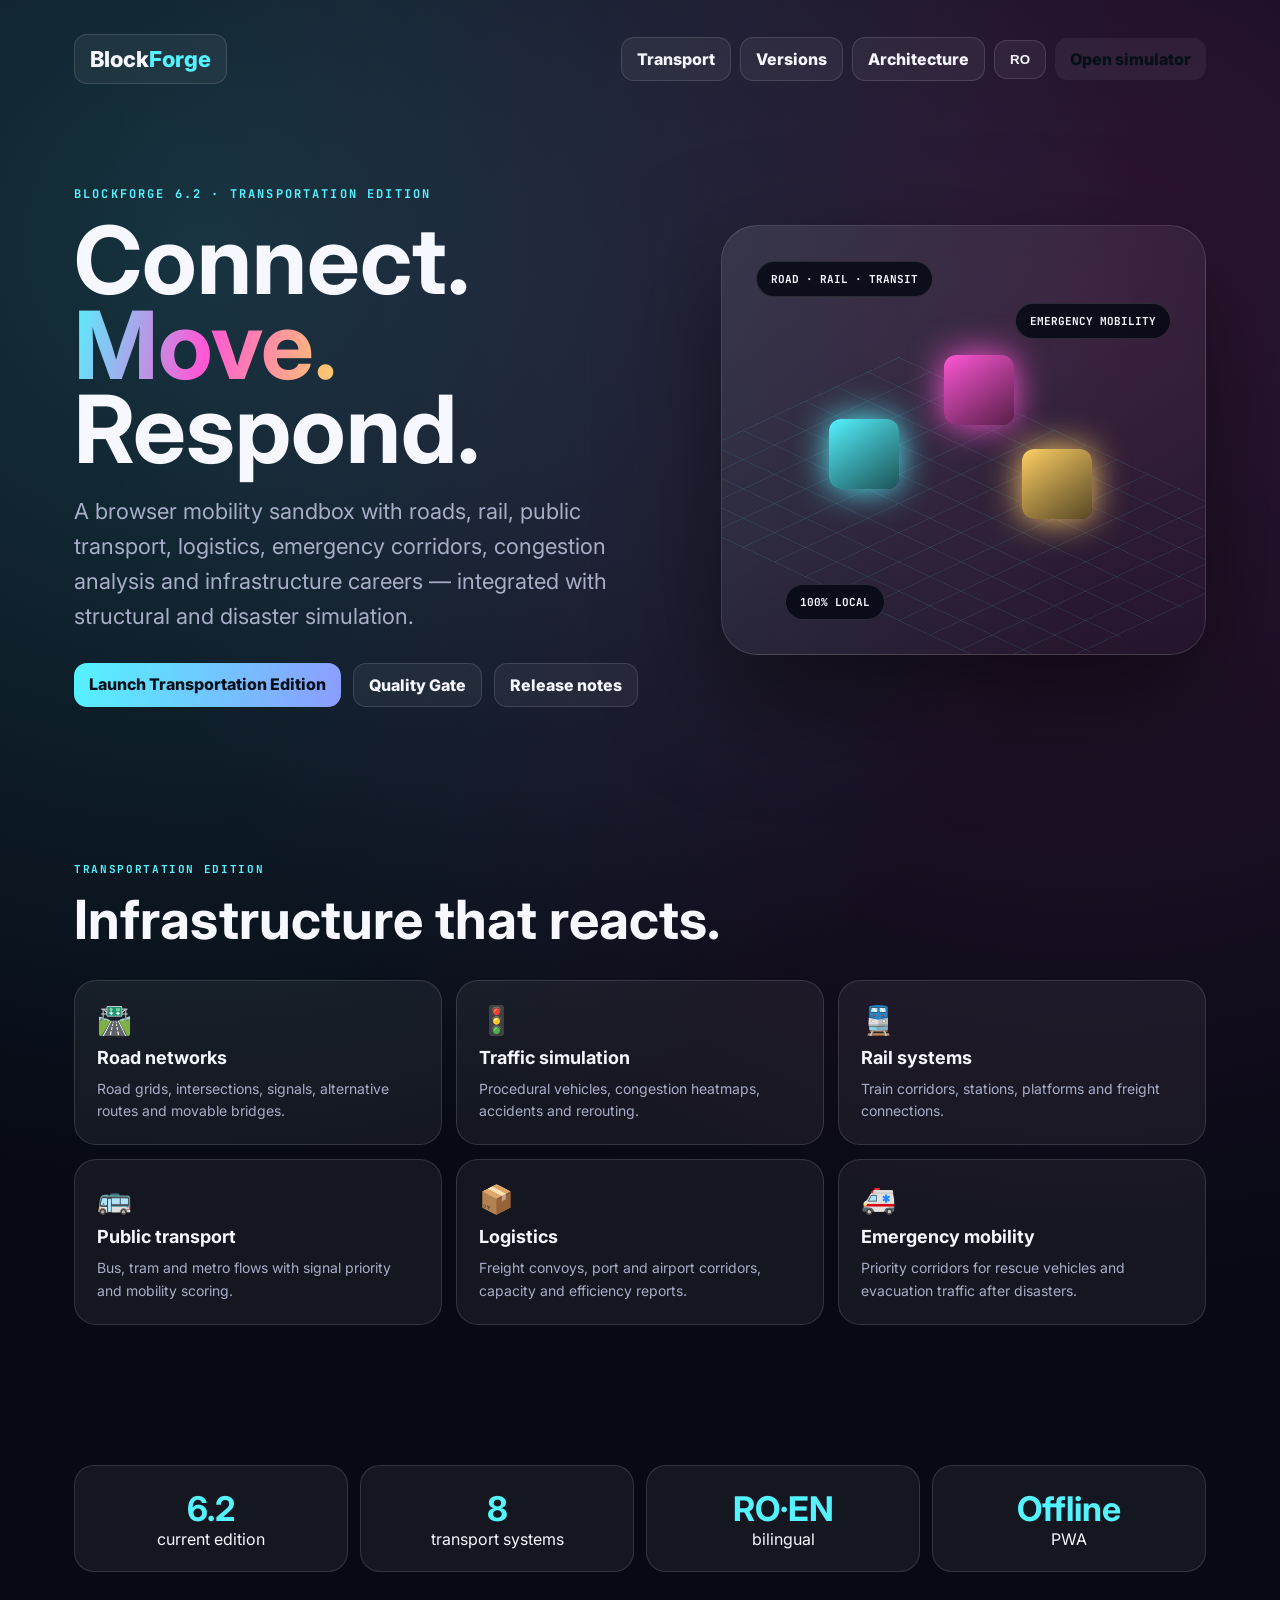
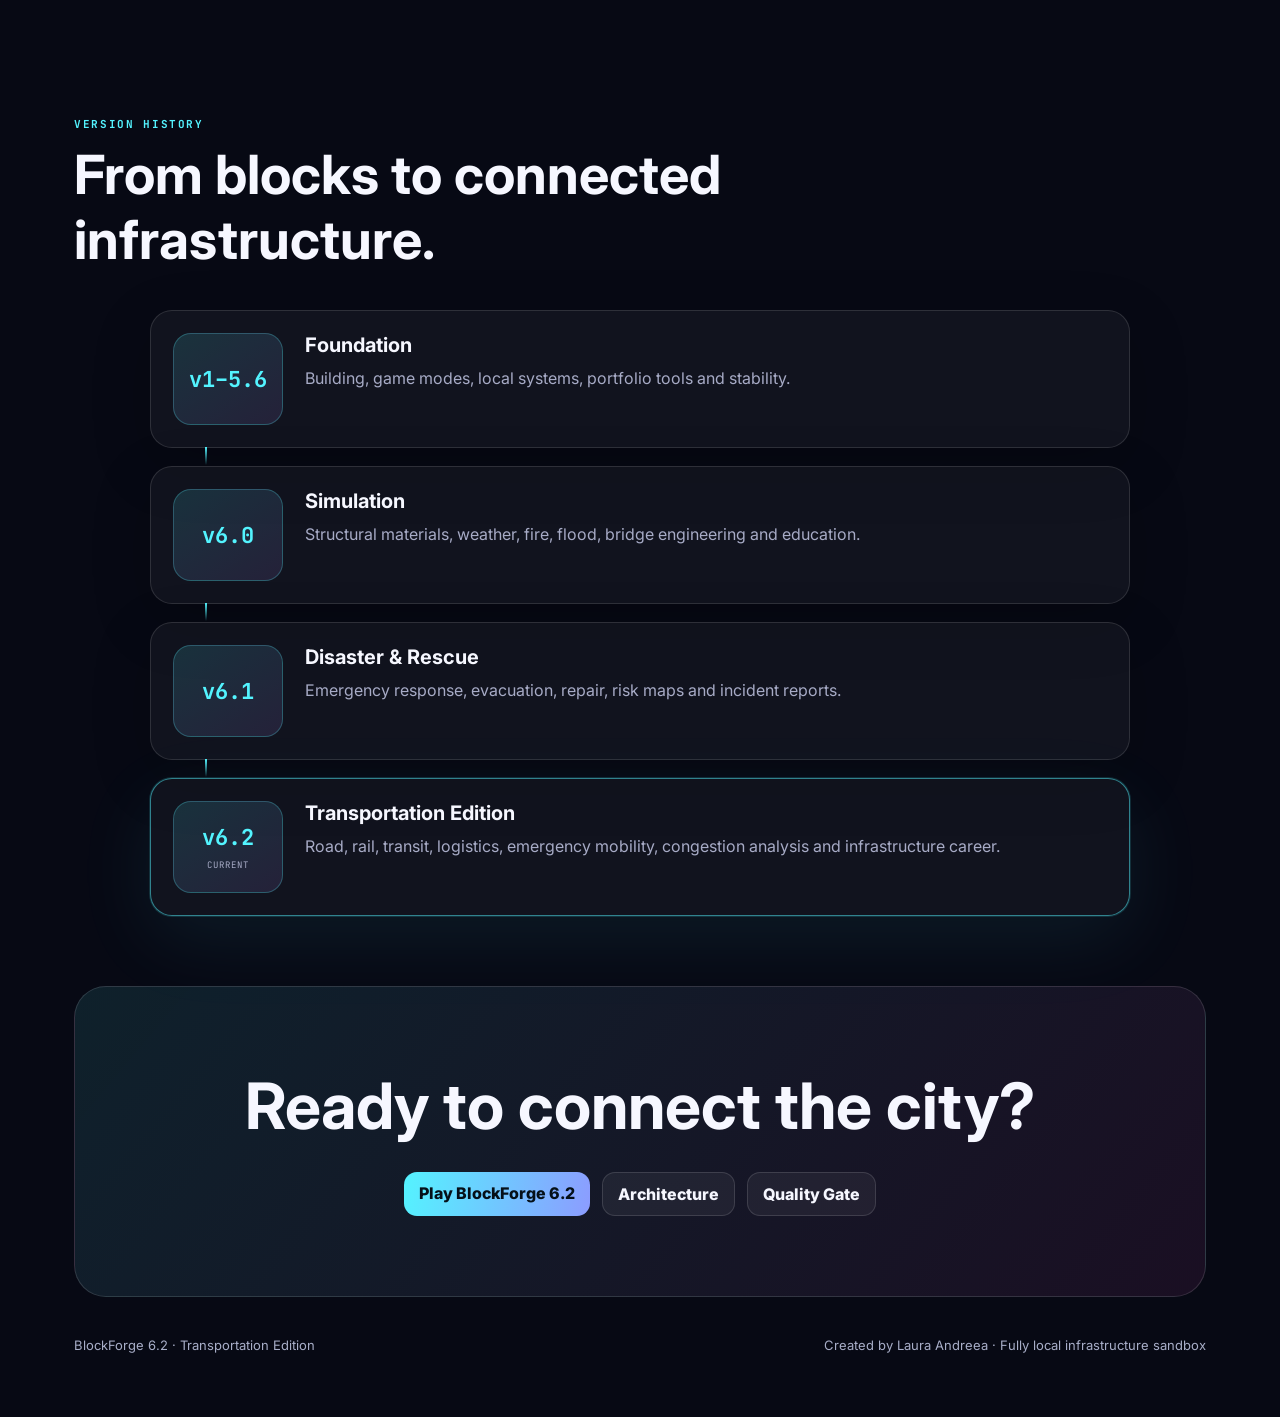
==== commit b6982a65: "Update landing to BlockForge 6.2 Transportation Edition" ====
--- a/index.html
+++ b/index.html
@@ -1 +1 @@
-<!doctype html><html lang="en"><head><meta charset="utf-8"><meta name="viewport" content="width=device-width,initial-scale=1,viewport-fit=cover"><meta name="theme-color" content="#070914"><meta name="description" content="BlockForge 6.0 Simulation Edition — local structural engineering, weather and hazard simulation sandbox."><meta property="og:type" content="website"><meta property="og:title" content="BlockForge 6.0 — Simulation Edition"><meta property="og:description" content="Design bridges and towers, test advanced materials, weather, fire, floods, traffic and seismic loads — fully local."><meta property="og:url" content="https://laurandreea10.github.io/BlockForge-CodePen-Challenge-Blocks/"><link rel="canonical" href="https://laurandreea10.github.io/BlockForge-CodePen-Challenge-Blocks/"><title>BlockForge 6.0 — Simulation Edition</title><link rel="manifest" href="./manifest.webmanifest"><link rel="preconnect" href="https://fonts.googleapis.com"><link rel="preconnect" href="https://fonts.gstatic.com" crossorigin><link href="https://fonts.googleapis.com/css2?family=Inter:wght@400;600;700;800;900&family=JetBrains+Mono:wght@500;700&display=swap" rel="stylesheet"><link rel="stylesheet" href="./landing.css?v=11"><link rel="stylesheet" href="./version-history.css?v=11"><script type="application/ld+json">{"@context":"https://schema.org","@type":"SoftwareApplication","name":"BlockForge 6.0","applicationCategory":"EducationalApplication","operatingSystem":"Web","description":"Offline-first structural engineering and hazard simulation game.","author":{"@type":"Person","name":"Laura Andreea"}}</script></head><body><main class="landing"><nav class="land-nav"><a class="brand" href="#">Block<span>Forge</span></a><div><a href="#features" data-en="Simulation" data-ro="Simulare">Simulation</a><a href="#history" data-en="Versions" data-ro="Versiuni">Versions</a><a href="./architecture.html" data-en="Architecture" data-ro="Arhitectură">Architecture</a><button id="landingLang">RO</button><a class="primary" href="./play.html" data-en="Open simulator" data-ro="Deschide simulatorul">Open simulator</a></div></nav><section class="hero"><div><p class="kicker">BLOCKFORGE 6.0 · SIMULATION EDITION</p><h1>Design.<br><span>Simulate.</span><br>Understand.</h1><p class="lead" data-en="A browser-based structural engineering sandbox with advanced materials, bridge tests, weather, fire, flood, traffic, seismic loads, career contracts and educational experiments — fully local and offline-first." data-ro="Un sandbox de inginerie structurală în browser, cu materiale avansate, teste pentru poduri, vreme, foc, inundații, trafic, sarcini seismice, carieră, contracte și experimente educaționale — complet local și offline-first.">A browser-based structural engineering sandbox with advanced materials, bridge tests, weather, fire, flood, traffic, seismic loads, career contracts and educational experiments — fully local and offline-first.</p><div class="hero-actions"><a class="cta primary" href="./play.html" data-en="Launch Simulation Edition" data-ro="Deschide Simulation Edition">Launch Simulation Edition</a><a class="cta" href="./tests.html">Quality Gate</a><a class="cta" href="./release-notes.html">Release notes</a></div></div><div class="showcase" aria-hidden="true"><div class="show-grid"></div><i class="cube c1"></i><i class="cube c2"></i><i class="cube c3"></i><span class="badge b1">STRUCTURAL LAB</span><span class="badge b2">WEATHER · FIRE · FLOOD</span><span class="badge b3">100% LOCAL</span></div></section><section id="features"><div class="section-head"><small>SIMULATION EDITION</small><h2 data-en="A deeper engineering sandbox." data-ro="Un sandbox inginereasc mai profund.">A deeper engineering sandbox.</h2></div><div class="cards"><article class="card"><i>⚖️</i><b data-en="Advanced materials" data-ro="Materiale avansate">Advanced materials</b><p data-en="Concrete, steel, wood, glass, carbon fiber, rubber and composite profiles." data-ro="Beton, oțel, lemn, sticlă, fibră de carbon, cauciuc și materiale compozite.">Concrete, steel, wood, glass, carbon fiber, rubber and composite profiles.</p></article><article class="card"><i>🌉</i><b>Bridge Engineering</b><p data-en="Anchors, beams, traffic loads, oscillation and efficiency scoring." data-ro="Ancore, grinzi, sarcini de trafic, oscilații și scor de eficiență.">Anchors, beams, traffic loads, oscillation and efficiency scoring.</p></article><article class="card"><i>🌦️</i><b>Weather Lab</b><p data-en="Wind, rain, snow, freeze, waves, corrosion, fire and flood simulations." data-ro="Simulări de vânt, ploaie, zăpadă, îngheț, valuri, coroziune, foc și inundații.">Wind, rain, snow, freeze, waves, corrosion, fire and flood simulations.</p></article><article class="card"><i>〰</i><b data-en="Seismic and impact tests" data-ro="Teste seismice și impact">Seismic and impact tests</b><p data-en="Earthquake spectrum, vehicle impact and progressive failure replay." data-ro="Spectru seismic, impact cu vehicule și replay al cedării progresive.">Earthquake spectrum, vehicle impact and progressive failure replay.</p></article><article class="card"><i>🧑‍💼</i><b>Career Mode</b><p data-en="Ranks, engineering exams, reputation and local contracts." data-ro="Ranguri, examene inginerești, reputație și contracte locale.">Ranks, engineering exams, reputation and local contracts.</p></article><article class="card"><i>🎓</i><b data-en="Education suite" data-ro="Suită educațională">Education suite</b><p data-en="Lessons, quizzes, teacher worksheets and local classroom packs." data-ro="Lecții, quiz-uri, fișe pentru profesori și pachete locale pentru clasă.">Lessons, quizzes, teacher worksheets and local classroom packs.</p></article></div></section><section><div class="metrics"><div><b>7</b><span data-en="engineering materials" data-ro="materiale inginerești">engineering materials</span></div><div><b>8+</b><span data-en="hazard simulations" data-ro="simulări hazard">hazard simulations</span></div><div><b>5</b><span data-en="career ranks" data-ro="ranguri carieră">career ranks</span></div><div><b>100%</b><span data-en="local data" data-ro="date locale">local data</span></div></div></section><section id="history" class="history-section"><div class="section-head"><small>VERSION HISTORY</small><h2 data-en="From block game to simulation platform." data-ro="De la joc cu blocuri la platformă de simulare.">From block game to simulation platform.</h2></div><div class="history-grid"><article class="history-item"><div class="history-version"><b>v1–4</b></div><div class="history-copy"><h3>Foundation</h3><p>Core building, modes, offline progression and Local Lab.</p></div></article><article class="history-item"><div class="history-version"><b>v5.0</b></div><div class="history-copy"><h3>Refined</h3><p>Engineer View, cinematic replay and dedicated mobile UX.</p></div></article><article class="history-item"><div class="history-version"><b>v5.5</b></div><div class="history-copy"><h3>Portfolio</h3><p>Tutorials, reports, Command Palette and presentation demo.</p></div></article><article class="history-item"><div class="history-version"><b>v5.6</b></div><div class="history-copy"><h3>Stability</h3><p>Runtime audit, diagnostics, performance budget and release documentation.</p></div></article><article class="history-item history-current"><div class="history-version"><b>v6.0</b><small data-en="current" data-ro="actuală">current</small></div><div class="history-copy"><h3>Simulation Edition</h3><p data-en="Structural components, advanced materials, bridge engineering, environmental hazards, career contracts and education tools." data-ro="Componente structurale, materiale avansate, ingineria podurilor, pericole de mediu, contracte de carieră și instrumente educaționale.">Structural components, advanced materials, bridge engineering, environmental hazards, career contracts and education tools.</p></div></article></div></section><section class="final-cta"><h2 data-en="Ready to simulate?" data-ro="Pregătită să simulezi?">Ready to simulate?</h2><div class="hero-actions" style="justify-content:center"><a class="cta primary" href="./play.html">Play BlockForge 6.0</a><a class="cta" href="./architecture.html">Architecture</a><a class="cta" href="./tests.html">Quality Gate</a></div></section><footer class="footer"><span>BlockForge 6.0 · Simulation Edition</span><span>Created by Laura Andreea · Fully local engineering sandbox</span></footer></main><script>const b=document.querySelector('#landingLang');let lang=localStorage.getItem('bf.lang')||'en';function paint(){document.documentElement.lang=lang;b.textContent=lang==='en'?'RO':'EN';document.querySelectorAll('[data-en]').forEach(n=>n.textContent=n.dataset[lang])}b.onclick=()=>{lang=lang==='en'?'ro':'en';localStorage.setItem('bf.lang',lang);paint()};paint();if('serviceWorker'in navigator)navigator.serviceWorker.register('./sw.js');</script></body></html>+<!doctype html><html lang="en"><head><meta charset="utf-8"><meta name="viewport" content="width=device-width,initial-scale=1,viewport-fit=cover"><meta name="theme-color" content="#070914"><meta name="description" content="BlockForge 6.2 Transportation Edition — local structural, disaster response and mobility simulation sandbox."><meta property="og:type" content="website"><meta property="og:title" content="BlockForge 6.2 — Transportation Edition"><meta property="og:description" content="Design road, rail, public transport, logistics and emergency mobility systems in a fully local browser simulation."><meta property="og:url" content="https://laurandreea10.github.io/BlockForge-CodePen-Challenge-Blocks/"><link rel="canonical" href="https://laurandreea10.github.io/BlockForge-CodePen-Challenge-Blocks/"><title>BlockForge 6.2 — Transportation Edition</title><link rel="manifest" href="./manifest.webmanifest"><link rel="preconnect" href="https://fonts.googleapis.com"><link rel="preconnect" href="https://fonts.gstatic.com" crossorigin><link href="https://fonts.googleapis.com/css2?family=Inter:wght@400;600;700;800;900&family=JetBrains+Mono:wght@500;700&display=swap" rel="stylesheet"><link rel="stylesheet" href="./landing.css?v=13"><link rel="stylesheet" href="./version-history.css?v=13"><script type="application/ld+json">{"@context":"https://schema.org","@type":"SoftwareApplication","name":"BlockForge 6.2","applicationCategory":"SimulationApplication","operatingSystem":"Web","description":"Offline-first structural, disaster and transportation simulation game.","author":{"@type":"Person","name":"Laura Andreea"}}</script></head><body><main class="landing"><nav class="land-nav"><a class="brand" href="#">Block<span>Forge</span></a><div><a href="#features" data-en="Transport" data-ro="Transport">Transport</a><a href="#history" data-en="Versions" data-ro="Versiuni">Versions</a><a href="./architecture.html" data-en="Architecture" data-ro="Arhitectură">Architecture</a><button id="landingLang">RO</button><a class="primary" href="./play.html" data-en="Open simulator" data-ro="Deschide simulatorul">Open simulator</a></div></nav><section class="hero"><div><p class="kicker">BLOCKFORGE 6.2 · TRANSPORTATION EDITION</p><h1>Connect.<br><span>Move.</span><br>Respond.</h1><p class="lead" data-en="A browser mobility sandbox with roads, rail, public transport, logistics, emergency corridors, congestion analysis and infrastructure careers — integrated with structural and disaster simulation." data-ro="Un sandbox de mobilitate în browser, cu drumuri, cale ferată, transport public, logistică, coridoare de urgență, analiză de congestie și cariere în infrastructură — integrat cu simularea structurală și a dezastrelor.">A browser mobility sandbox with roads, rail, public transport, logistics, emergency corridors, congestion analysis and infrastructure careers — integrated with structural and disaster simulation.</p><div class="hero-actions"><a class="cta primary" href="./play.html" data-en="Launch Transportation Edition" data-ro="Deschide Transportation Edition">Launch Transportation Edition</a><a class="cta" href="./tests.html">Quality Gate</a><a class="cta" href="./release-notes.html">Release notes</a></div></div><div class="showcase" aria-hidden="true"><div class="show-grid"></div><i class="cube c1"></i><i class="cube c2"></i><i class="cube c3"></i><span class="badge b1">ROAD · RAIL · TRANSIT</span><span class="badge b2">EMERGENCY MOBILITY</span><span class="badge b3">100% LOCAL</span></div></section><section id="features"><div class="section-head"><small>TRANSPORTATION EDITION</small><h2 data-en="Infrastructure that reacts." data-ro="Infrastructură care reacționează.">Infrastructure that reacts.</h2></div><div class="cards"><article class="card"><i>🛣️</i><b data-en="Road networks" data-ro="Rețele rutiere">Road networks</b><p data-en="Road grids, intersections, signals, alternative routes and movable bridges." data-ro="Rețele de drumuri, intersecții, semafoare, rute alternative și poduri mobile.">Road grids, intersections, signals, alternative routes and movable bridges.</p></article><article class="card"><i>🚦</i><b data-en="Traffic simulation" data-ro="Simulare trafic">Traffic simulation</b><p data-en="Procedural vehicles, congestion heatmaps, accidents and rerouting." data-ro="Vehicule procedurale, hărți de congestie, accidente și redirecționare.">Procedural vehicles, congestion heatmaps, accidents and rerouting.</p></article><article class="card"><i>🚆</i><b data-en="Rail systems" data-ro="Sisteme feroviare">Rail systems</b><p data-en="Train corridors, stations, platforms and freight connections." data-ro="Coridoare feroviare, stații, peroane și conexiuni de marfă.">Train corridors, stations, platforms and freight connections.</p></article><article class="card"><i>🚌</i><b data-en="Public transport" data-ro="Transport public">Public transport</b><p data-en="Bus, tram and metro flows with signal priority and mobility scoring." data-ro="Fluxuri de autobuz, tramvai și metrou, cu prioritate la semafor și scor de mobilitate.">Bus, tram and metro flows with signal priority and mobility scoring.</p></article><article class="card"><i>📦</i><b data-en="Logistics" data-ro="Logistică">Logistics</b><p data-en="Freight convoys, port and airport corridors, capacity and efficiency reports." data-ro="Convoaie de marfă, coridoare pentru port și aeroport, capacitate și rapoarte de eficiență.">Freight convoys, port and airport corridors, capacity and efficiency reports.</p></article><article class="card"><i>🚑</i><b data-en="Emergency mobility" data-ro="Mobilitate de urgență">Emergency mobility</b><p data-en="Priority corridors for rescue vehicles and evacuation traffic after disasters." data-ro="Coridoare prioritare pentru vehicule de salvare și trafic de evacuare după dezastre.">Priority corridors for rescue vehicles and evacuation traffic after disasters.</p></article></div></section><section><div class="metrics"><div><b>6.2</b><span data-en="current edition" data-ro="ediție actuală">current edition</span></div><div><b>8</b><span data-en="transport systems" data-ro="sisteme transport">transport systems</span></div><div><b>RO·EN</b><span data-en="bilingual" data-ro="bilingv">bilingual</span></div><div><b>Offline</b><span>PWA</span></div></div></section><section id="history" class="history-section"><div class="section-head"><small>VERSION HISTORY</small><h2 data-en="From blocks to connected infrastructure." data-ro="De la blocuri la infrastructură conectată.">From blocks to connected infrastructure.</h2></div><div class="history-grid"><article class="history-item"><div class="history-version"><b>v1–5.6</b></div><div class="history-copy"><h3>Foundation</h3><p>Building, game modes, local systems, portfolio tools and stability.</p></div></article><article class="history-item"><div class="history-version"><b>v6.0</b></div><div class="history-copy"><h3>Simulation</h3><p>Structural materials, weather, fire, flood, bridge engineering and education.</p></div></article><article class="history-item"><div class="history-version"><b>v6.1</b></div><div class="history-copy"><h3>Disaster & Rescue</h3><p>Emergency response, evacuation, repair, risk maps and incident reports.</p></div></article><article class="history-item history-current"><div class="history-version"><b>v6.2</b><small data-en="current" data-ro="actuală">current</small></div><div class="history-copy"><h3>Transportation Edition</h3><p data-en="Road, rail, transit, logistics, emergency mobility, congestion analysis and infrastructure career." data-ro="Drumuri, cale ferată, transport public, logistică, mobilitate de urgență, analiză de congestie și carieră în infrastructură.">Road, rail, transit, logistics, emergency mobility, congestion analysis and infrastructure career.</p></div></article></div></section><section class="final-cta"><h2 data-en="Ready to connect the city?" data-ro="Pregătită să conectezi orașul?">Ready to connect the city?</h2><div class="hero-actions" style="justify-content:center"><a class="cta primary" href="./play.html">Play BlockForge 6.2</a><a class="cta" href="./architecture.html">Architecture</a><a class="cta" href="./tests.html">Quality Gate</a></div></section><footer class="footer"><span>BlockForge 6.2 · Transportation Edition</span><span>Created by Laura Andreea · Fully local infrastructure sandbox</span></footer></main><script>const b=document.querySelector('#landingLang');let lang=localStorage.getItem('bf.lang')||'en';function paint(){document.documentElement.lang=lang;b.textContent=lang==='en'?'RO':'EN';document.querySelectorAll('[data-en]').forEach(n=>n.textContent=n.dataset[lang])}b.onclick=()=>{lang=lang==='en'?'ro':'en';localStorage.setItem('bf.lang',lang);paint()};paint();if('serviceWorker'in navigator)navigator.serviceWorker.register('./sw.js');</script></body></html>
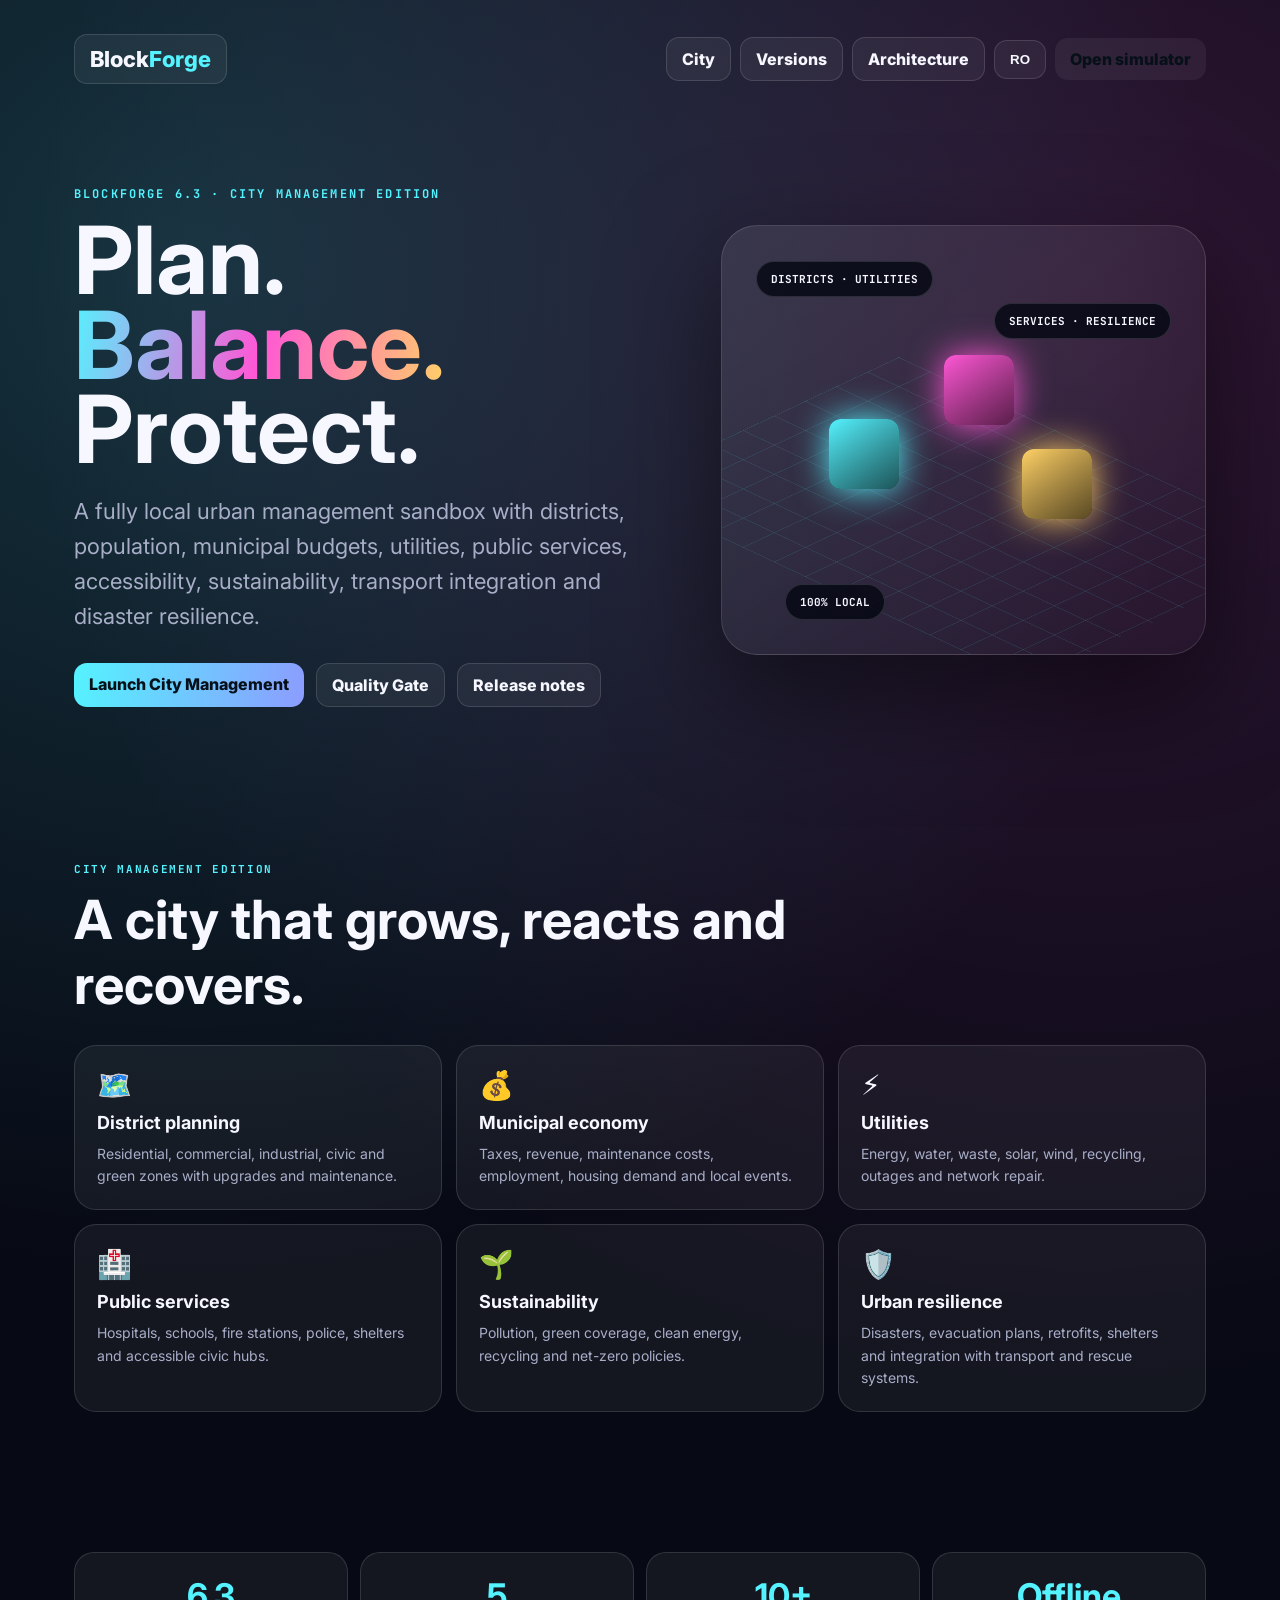
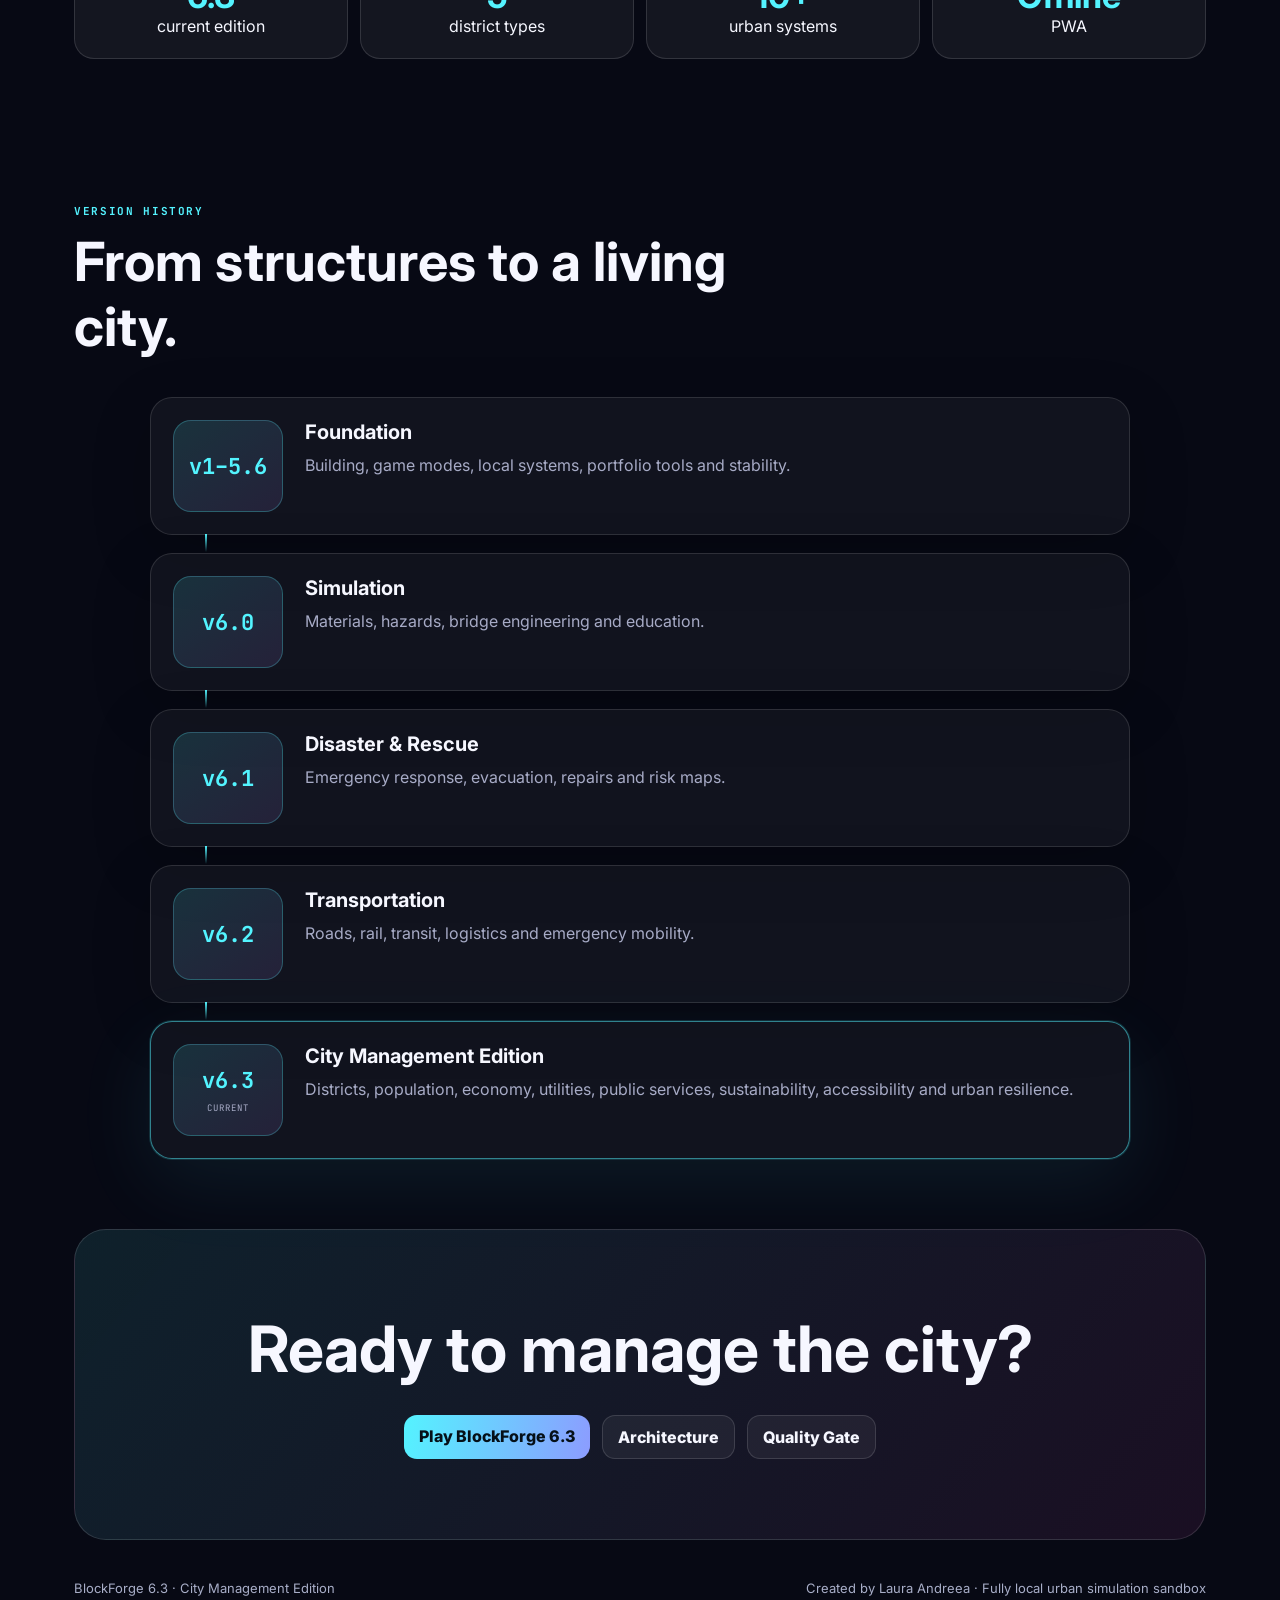
==== commit 6d627cf4: "Update landing to BlockForge 6.3 City Management Edition" ====
--- a/index.html
+++ b/index.html
@@ -1 +1 @@
-<!doctype html><html lang="en"><head><meta charset="utf-8"><meta name="viewport" content="width=device-width,initial-scale=1,viewport-fit=cover"><meta name="theme-color" content="#070914"><meta name="description" content="BlockForge 6.2 Transportation Edition — local structural, disaster response and mobility simulation sandbox."><meta property="og:type" content="website"><meta property="og:title" content="BlockForge 6.2 — Transportation Edition"><meta property="og:description" content="Design road, rail, public transport, logistics and emergency mobility systems in a fully local browser simulation."><meta property="og:url" content="https://laurandreea10.github.io/BlockForge-CodePen-Challenge-Blocks/"><link rel="canonical" href="https://laurandreea10.github.io/BlockForge-CodePen-Challenge-Blocks/"><title>BlockForge 6.2 — Transportation Edition</title><link rel="manifest" href="./manifest.webmanifest"><link rel="preconnect" href="https://fonts.googleapis.com"><link rel="preconnect" href="https://fonts.gstatic.com" crossorigin><link href="https://fonts.googleapis.com/css2?family=Inter:wght@400;600;700;800;900&family=JetBrains+Mono:wght@500;700&display=swap" rel="stylesheet"><link rel="stylesheet" href="./landing.css?v=13"><link rel="stylesheet" href="./version-history.css?v=13"><script type="application/ld+json">{"@context":"https://schema.org","@type":"SoftwareApplication","name":"BlockForge 6.2","applicationCategory":"SimulationApplication","operatingSystem":"Web","description":"Offline-first structural, disaster and transportation simulation game.","author":{"@type":"Person","name":"Laura Andreea"}}</script></head><body><main class="landing"><nav class="land-nav"><a class="brand" href="#">Block<span>Forge</span></a><div><a href="#features" data-en="Transport" data-ro="Transport">Transport</a><a href="#history" data-en="Versions" data-ro="Versiuni">Versions</a><a href="./architecture.html" data-en="Architecture" data-ro="Arhitectură">Architecture</a><button id="landingLang">RO</button><a class="primary" href="./play.html" data-en="Open simulator" data-ro="Deschide simulatorul">Open simulator</a></div></nav><section class="hero"><div><p class="kicker">BLOCKFORGE 6.2 · TRANSPORTATION EDITION</p><h1>Connect.<br><span>Move.</span><br>Respond.</h1><p class="lead" data-en="A browser mobility sandbox with roads, rail, public transport, logistics, emergency corridors, congestion analysis and infrastructure careers — integrated with structural and disaster simulation." data-ro="Un sandbox de mobilitate în browser, cu drumuri, cale ferată, transport public, logistică, coridoare de urgență, analiză de congestie și cariere în infrastructură — integrat cu simularea structurală și a dezastrelor.">A browser mobility sandbox with roads, rail, public transport, logistics, emergency corridors, congestion analysis and infrastructure careers — integrated with structural and disaster simulation.</p><div class="hero-actions"><a class="cta primary" href="./play.html" data-en="Launch Transportation Edition" data-ro="Deschide Transportation Edition">Launch Transportation Edition</a><a class="cta" href="./tests.html">Quality Gate</a><a class="cta" href="./release-notes.html">Release notes</a></div></div><div class="showcase" aria-hidden="true"><div class="show-grid"></div><i class="cube c1"></i><i class="cube c2"></i><i class="cube c3"></i><span class="badge b1">ROAD · RAIL · TRANSIT</span><span class="badge b2">EMERGENCY MOBILITY</span><span class="badge b3">100% LOCAL</span></div></section><section id="features"><div class="section-head"><small>TRANSPORTATION EDITION</small><h2 data-en="Infrastructure that reacts." data-ro="Infrastructură care reacționează.">Infrastructure that reacts.</h2></div><div class="cards"><article class="card"><i>🛣️</i><b data-en="Road networks" data-ro="Rețele rutiere">Road networks</b><p data-en="Road grids, intersections, signals, alternative routes and movable bridges." data-ro="Rețele de drumuri, intersecții, semafoare, rute alternative și poduri mobile.">Road grids, intersections, signals, alternative routes and movable bridges.</p></article><article class="card"><i>🚦</i><b data-en="Traffic simulation" data-ro="Simulare trafic">Traffic simulation</b><p data-en="Procedural vehicles, congestion heatmaps, accidents and rerouting." data-ro="Vehicule procedurale, hărți de congestie, accidente și redirecționare.">Procedural vehicles, congestion heatmaps, accidents and rerouting.</p></article><article class="card"><i>🚆</i><b data-en="Rail systems" data-ro="Sisteme feroviare">Rail systems</b><p data-en="Train corridors, stations, platforms and freight connections." data-ro="Coridoare feroviare, stații, peroane și conexiuni de marfă.">Train corridors, stations, platforms and freight connections.</p></article><article class="card"><i>🚌</i><b data-en="Public transport" data-ro="Transport public">Public transport</b><p data-en="Bus, tram and metro flows with signal priority and mobility scoring." data-ro="Fluxuri de autobuz, tramvai și metrou, cu prioritate la semafor și scor de mobilitate.">Bus, tram and metro flows with signal priority and mobility scoring.</p></article><article class="card"><i>📦</i><b data-en="Logistics" data-ro="Logistică">Logistics</b><p data-en="Freight convoys, port and airport corridors, capacity and efficiency reports." data-ro="Convoaie de marfă, coridoare pentru port și aeroport, capacitate și rapoarte de eficiență.">Freight convoys, port and airport corridors, capacity and efficiency reports.</p></article><article class="card"><i>🚑</i><b data-en="Emergency mobility" data-ro="Mobilitate de urgență">Emergency mobility</b><p data-en="Priority corridors for rescue vehicles and evacuation traffic after disasters." data-ro="Coridoare prioritare pentru vehicule de salvare și trafic de evacuare după dezastre.">Priority corridors for rescue vehicles and evacuation traffic after disasters.</p></article></div></section><section><div class="metrics"><div><b>6.2</b><span data-en="current edition" data-ro="ediție actuală">current edition</span></div><div><b>8</b><span data-en="transport systems" data-ro="sisteme transport">transport systems</span></div><div><b>RO·EN</b><span data-en="bilingual" data-ro="bilingv">bilingual</span></div><div><b>Offline</b><span>PWA</span></div></div></section><section id="history" class="history-section"><div class="section-head"><small>VERSION HISTORY</small><h2 data-en="From blocks to connected infrastructure." data-ro="De la blocuri la infrastructură conectată.">From blocks to connected infrastructure.</h2></div><div class="history-grid"><article class="history-item"><div class="history-version"><b>v1–5.6</b></div><div class="history-copy"><h3>Foundation</h3><p>Building, game modes, local systems, portfolio tools and stability.</p></div></article><article class="history-item"><div class="history-version"><b>v6.0</b></div><div class="history-copy"><h3>Simulation</h3><p>Structural materials, weather, fire, flood, bridge engineering and education.</p></div></article><article class="history-item"><div class="history-version"><b>v6.1</b></div><div class="history-copy"><h3>Disaster & Rescue</h3><p>Emergency response, evacuation, repair, risk maps and incident reports.</p></div></article><article class="history-item history-current"><div class="history-version"><b>v6.2</b><small data-en="current" data-ro="actuală">current</small></div><div class="history-copy"><h3>Transportation Edition</h3><p data-en="Road, rail, transit, logistics, emergency mobility, congestion analysis and infrastructure career." data-ro="Drumuri, cale ferată, transport public, logistică, mobilitate de urgență, analiză de congestie și carieră în infrastructură.">Road, rail, transit, logistics, emergency mobility, congestion analysis and infrastructure career.</p></div></article></div></section><section class="final-cta"><h2 data-en="Ready to connect the city?" data-ro="Pregătită să conectezi orașul?">Ready to connect the city?</h2><div class="hero-actions" style="justify-content:center"><a class="cta primary" href="./play.html">Play BlockForge 6.2</a><a class="cta" href="./architecture.html">Architecture</a><a class="cta" href="./tests.html">Quality Gate</a></div></section><footer class="footer"><span>BlockForge 6.2 · Transportation Edition</span><span>Created by Laura Andreea · Fully local infrastructure sandbox</span></footer></main><script>const b=document.querySelector('#landingLang');let lang=localStorage.getItem('bf.lang')||'en';function paint(){document.documentElement.lang=lang;b.textContent=lang==='en'?'RO':'EN';document.querySelectorAll('[data-en]').forEach(n=>n.textContent=n.dataset[lang])}b.onclick=()=>{lang=lang==='en'?'ro':'en';localStorage.setItem('bf.lang',lang);paint()};paint();if('serviceWorker'in navigator)navigator.serviceWorker.register('./sw.js');</script></body></html>+<!doctype html><html lang="en"><head><meta charset="utf-8"><meta name="viewport" content="width=device-width,initial-scale=1,viewport-fit=cover"><meta name="theme-color" content="#07140d"><meta name="description" content="BlockForge 6.3 City Management Edition — local structural, disaster, transportation and urban management simulation sandbox."><meta property="og:type" content="website"><meta property="og:title" content="BlockForge 6.3 — City Management Edition"><meta property="og:description" content="Plan districts, utilities, services, transport, sustainability and urban resilience in a fully local browser simulation."><meta property="og:url" content="https://laurandreea10.github.io/BlockForge-CodePen-Challenge-Blocks/"><link rel="canonical" href="https://laurandreea10.github.io/BlockForge-CodePen-Challenge-Blocks/"><title>BlockForge 6.3 — City Management Edition</title><link rel="manifest" href="./manifest.webmanifest"><link rel="preconnect" href="https://fonts.googleapis.com"><link rel="preconnect" href="https://fonts.gstatic.com" crossorigin><link href="https://fonts.googleapis.com/css2?family=Inter:wght@400;600;700;800;900&family=JetBrains+Mono:wght@500;700&display=swap" rel="stylesheet"><link rel="stylesheet" href="./landing.css?v=14"><link rel="stylesheet" href="./version-history.css?v=14"><script type="application/ld+json">{"@context":"https://schema.org","@type":"SoftwareApplication","name":"BlockForge 6.3","applicationCategory":"SimulationApplication","operatingSystem":"Web","description":"Offline-first structural, disaster, transportation and city management simulation game.","author":{"@type":"Person","name":"Laura Andreea"}}</script></head><body><main class="landing"><nav class="land-nav"><a class="brand" href="#">Block<span>Forge</span></a><div><a href="#features" data-en="City" data-ro="Oraș">City</a><a href="#history" data-en="Versions" data-ro="Versiuni">Versions</a><a href="./architecture.html" data-en="Architecture" data-ro="Arhitectură">Architecture</a><button id="landingLang">RO</button><a class="primary" href="./play.html" data-en="Open simulator" data-ro="Deschide simulatorul">Open simulator</a></div></nav><section class="hero"><div><p class="kicker">BLOCKFORGE 6.3 · CITY MANAGEMENT EDITION</p><h1>Plan.<br><span>Balance.</span><br>Protect.</h1><p class="lead" data-en="A fully local urban management sandbox with districts, population, municipal budgets, utilities, public services, accessibility, sustainability, transport integration and disaster resilience." data-ro="Un sandbox urban complet local, cu districte, populație, buget municipal, utilități, servicii publice, accesibilitate, sustenabilitate, integrarea transportului și reziliență la dezastre.">A fully local urban management sandbox with districts, population, municipal budgets, utilities, public services, accessibility, sustainability, transport integration and disaster resilience.</p><div class="hero-actions"><a class="cta primary" href="./play.html" data-en="Launch City Management" data-ro="Deschide City Management">Launch City Management</a><a class="cta" href="./tests.html">Quality Gate</a><a class="cta" href="./release-notes.html">Release notes</a></div></div><div class="showcase" aria-hidden="true"><div class="show-grid"></div><i class="cube c1"></i><i class="cube c2"></i><i class="cube c3"></i><span class="badge b1">DISTRICTS · UTILITIES</span><span class="badge b2">SERVICES · RESILIENCE</span><span class="badge b3">100% LOCAL</span></div></section><section id="features"><div class="section-head"><small>CITY MANAGEMENT EDITION</small><h2 data-en="A city that grows, reacts and recovers." data-ro="Un oraș care crește, reacționează și se reface.">A city that grows, reacts and recovers.</h2></div><div class="cards"><article class="card"><i>🗺️</i><b data-en="District planning" data-ro="Planificarea districtelor">District planning</b><p data-en="Residential, commercial, industrial, civic and green zones with upgrades and maintenance." data-ro="Zone rezidențiale, comerciale, industriale, publice și verzi, cu dezvoltare și întreținere.">Residential, commercial, industrial, civic and green zones with upgrades and maintenance.</p></article><article class="card"><i>💰</i><b data-en="Municipal economy" data-ro="Economie municipală">Municipal economy</b><p data-en="Taxes, revenue, maintenance costs, employment, housing demand and local events." data-ro="Taxe, venituri, întreținere, ocupare, cerere de locuințe și evenimente locale.">Taxes, revenue, maintenance costs, employment, housing demand and local events.</p></article><article class="card"><i>⚡</i><b data-en="Utilities" data-ro="Utilități">Utilities</b><p data-en="Energy, water, waste, solar, wind, recycling, outages and network repair." data-ro="Energie, apă, deșeuri, solar, eolian, reciclare, avarii și repararea rețelelor.">Energy, water, waste, solar, wind, recycling, outages and network repair.</p></article><article class="card"><i>🏥</i><b data-en="Public services" data-ro="Servicii publice">Public services</b><p data-en="Hospitals, schools, fire stations, police, shelters and accessible civic hubs." data-ro="Spitale, școli, pompieri, poliție, adăposturi și centre publice accesibile.">Hospitals, schools, fire stations, police, shelters and accessible civic hubs.</p></article><article class="card"><i>🌱</i><b data-en="Sustainability" data-ro="Sustenabilitate">Sustainability</b><p data-en="Pollution, green coverage, clean energy, recycling and net-zero policies." data-ro="Poluare, spații verzi, energie curată, reciclare și politici net-zero.">Pollution, green coverage, clean energy, recycling and net-zero policies.</p></article><article class="card"><i>🛡️</i><b data-en="Urban resilience" data-ro="Reziliență urbană">Urban resilience</b><p data-en="Disasters, evacuation plans, retrofits, shelters and integration with transport and rescue systems." data-ro="Dezastre, planuri de evacuare, consolidări, adăposturi și integrare cu transportul și salvarea.">Disasters, evacuation plans, retrofits, shelters and integration with transport and rescue systems.</p></article></div></section><section><div class="metrics"><div><b>6.3</b><span data-en="current edition" data-ro="ediție actuală">current edition</span></div><div><b>5</b><span data-en="district types" data-ro="tipuri districte">district types</span></div><div><b>10+</b><span data-en="urban systems" data-ro="sisteme urbane">urban systems</span></div><div><b>Offline</b><span>PWA</span></div></div></section><section id="history" class="history-section"><div class="section-head"><small>VERSION HISTORY</small><h2 data-en="From structures to a living city." data-ro="De la structuri la un oraș viu.">From structures to a living city.</h2></div><div class="history-grid"><article class="history-item"><div class="history-version"><b>v1–5.6</b></div><div class="history-copy"><h3>Foundation</h3><p>Building, game modes, local systems, portfolio tools and stability.</p></div></article><article class="history-item"><div class="history-version"><b>v6.0</b></div><div class="history-copy"><h3>Simulation</h3><p>Materials, hazards, bridge engineering and education.</p></div></article><article class="history-item"><div class="history-version"><b>v6.1</b></div><div class="history-copy"><h3>Disaster & Rescue</h3><p>Emergency response, evacuation, repairs and risk maps.</p></div></article><article class="history-item"><div class="history-version"><b>v6.2</b></div><div class="history-copy"><h3>Transportation</h3><p>Roads, rail, transit, logistics and emergency mobility.</p></div></article><article class="history-item history-current"><div class="history-version"><b>v6.3</b><small data-en="current" data-ro="actuală">current</small></div><div class="history-copy"><h3>City Management Edition</h3><p data-en="Districts, population, economy, utilities, public services, sustainability, accessibility and urban resilience." data-ro="Districte, populație, economie, utilități, servicii publice, sustenabilitate, accesibilitate și reziliență urbană.">Districts, population, economy, utilities, public services, sustainability, accessibility and urban resilience.</p></div></article></div></section><section class="final-cta"><h2 data-en="Ready to manage the city?" data-ro="Pregătită să administrezi orașul?">Ready to manage the city?</h2><div class="hero-actions" style="justify-content:center"><a class="cta primary" href="./play.html">Play BlockForge 6.3</a><a class="cta" href="./architecture.html">Architecture</a><a class="cta" href="./tests.html">Quality Gate</a></div></section><footer class="footer"><span>BlockForge 6.3 · City Management Edition</span><span>Created by Laura Andreea · Fully local urban simulation sandbox</span></footer></main><script>const b=document.querySelector('#landingLang');let lang=localStorage.getItem('bf.lang')||'en';function paint(){document.documentElement.lang=lang;b.textContent=lang==='en'?'RO':'EN';document.querySelectorAll('[data-en]').forEach(n=>n.textContent=n.dataset[lang])}b.onclick=()=>{lang=lang==='en'?'ro':'en';localStorage.setItem('bf.lang',lang);paint()};paint();if('serviceWorker'in navigator)navigator.serviceWorker.register('./sw.js');</script></body></html>
